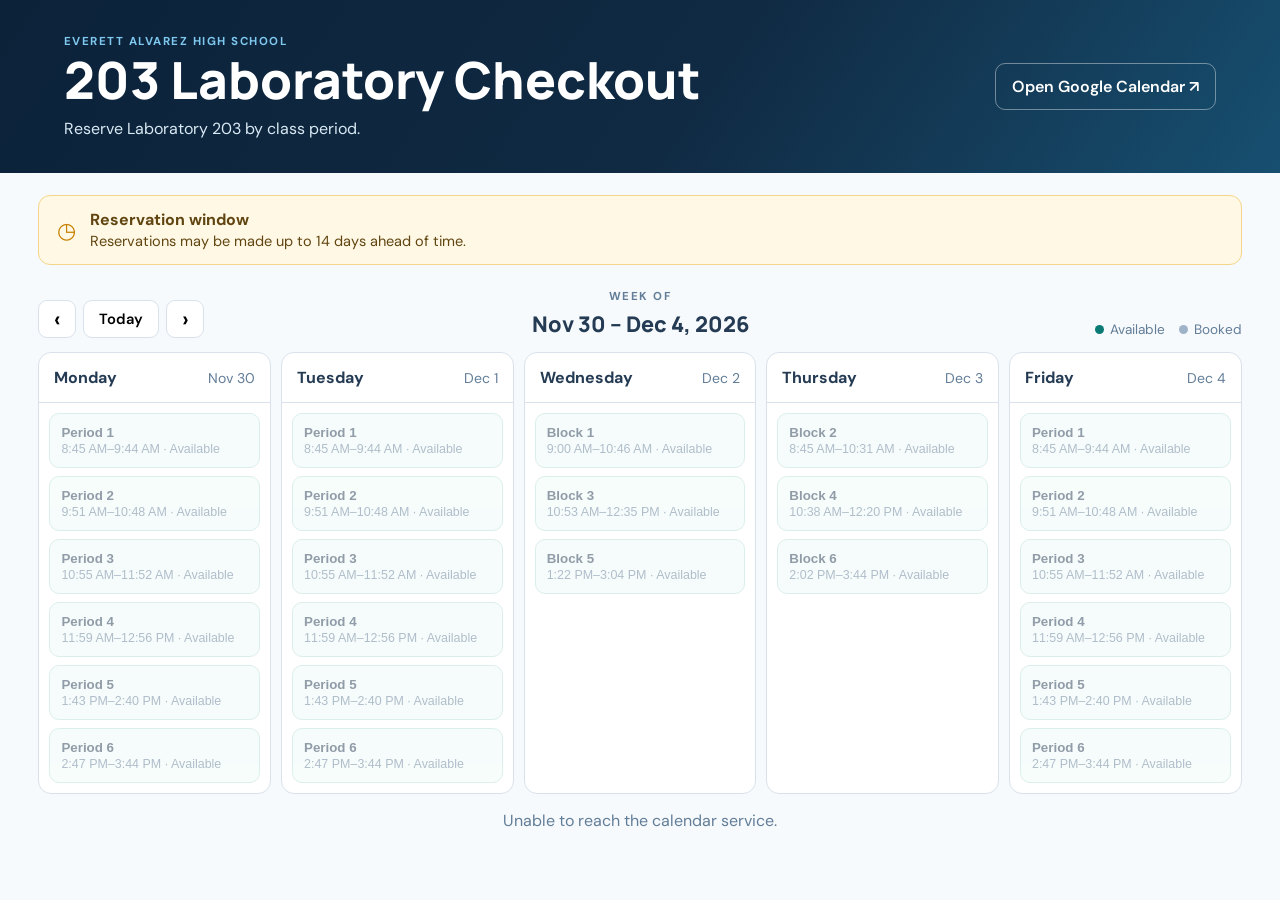
==== index.html @ fd39170a "Update index.html Refresh calendar configuration" ====
<!doctype html>
<html lang="en">
<head>
  <meta charset="utf-8">
  <meta name="viewport" content="width=device-width, initial-scale=1">
  <meta name="theme-color" content="#102a43">
  <title>203 Laboratory Checkout</title>
  <link rel="preconnect" href="https://fonts.googleapis.com">
  <link rel="preconnect" href="https://fonts.gstatic.com" crossorigin>
  <link href="https://fonts.googleapis.com/css2?family=DM+Sans:wght@400;500;600;700&family=Manrope:wght@700;800&display=swap" rel="stylesheet">
  <link rel="stylesheet" href="styles.css">
</head>
<body>
  <header class="site-header">
    <div>
      <p class="eyebrow">Everett Alvarez High School</p>
      <h1>203 Laboratory Checkout</h1>
      <p class="subtitle">Reserve Laboratory 203 by class period.</p>
    </div>
    <a class="calendar-link" href="https://calendar.google.com/calendar/u/0?cid=Y183YWVmNGNjNzczZDQxNGQwYjQ0N2MxYTdhZDdlNmM5OTEwYzhiMTI3ZWY3ZDIyY2MyNDBiNDcyZDY5M2Y3ZDM1QGdyb3VwLmNhbGVuZGFyLmdvb2dsZS5jb20" target="_blank" rel="noopener">Open Google Calendar ↗</a>
  </header>

  <main>
    <section class="notice" aria-label="Reservation window">
      <span class="notice-icon">◷</span>
      <div><strong>Reservation window</strong><br><span>Reservations may be made up to 14 days ahead of time.</span></div>
    </section>

    <section class="toolbar" aria-label="Calendar controls">
      <div class="week-controls">
        <button id="prevWeek" class="icon-button" aria-label="Previous week">‹</button>
        <button id="today" class="text-button">Today</button>
        <button id="nextWeek" class="icon-button" aria-label="Next week">›</button>
      </div>
      <div>
        <p class="eyebrow">Week of</p>
        <h2 id="weekTitle">Loading…</h2>
      </div>
      <div class="legend"><span><i class="dot available"></i>Available</span><span><i class="dot booked"></i>Booked</span></div>
    </section>

    <div id="setupWarning" class="setup-warning" hidden>
      Preview mode is active. Add your Apps Script deployment URL in <code>config.js</code> to load live reservations and enable booking.
    </div>

    <section id="calendarGrid" class="calendar-grid" aria-live="polite"></section>
    <p id="status" class="status" role="status"></p>
  </main>

  <dialog id="bookingDialog">
    <form id="bookingForm" method="dialog">
      <div class="dialog-heading">
        <div><p class="eyebrow">New reservation</p><h2 id="slotHeading">Reserve lab</h2></div>
        <button type="button" id="closeDialog" class="close-button" aria-label="Close">×</button>
      </div>
      <input type="hidden" id="bookingDate" name="date">
      <input type="hidden" id="bookingSlot" name="slotId">
      <label>Teacher name<input name="teacherName" autocomplete="name" required maxlength="80"></label>
      <label>School email<input name="teacherEmail" type="email" autocomplete="email" required maxlength="120" placeholder="name@salinasuhsd.org"></label>
      <label>Course<select name="course" required>
        <option value="">Select a course</option>
        <option>AP Chemistry</option><option>AP Biology</option><option>Anatomy &amp; Physiology</option>
        <option>Chemistry</option><option>Biology</option><option>Physics</option><option>Environmental Science</option><option>Other</option>
      </select></label>
      <label>Activity / lab<input name="activity" required maxlength="100" placeholder="e.g., Titration lab"></label>
      <label class="checkbox"><input name="needsPrep" type="checkbox"> Lab setup or prep support is needed</label>
      <label>Notes <span class="optional">optional</span><textarea name="notes" rows="3" maxlength="500" placeholder="Equipment, safety, or setup details"></textarea></label>
      <p class="form-message" id="formMessage"></p>
      <div class="dialog-actions"><button type="button" id="cancelBooking" class="secondary">Cancel</button><button type="submit" id="submitBooking" class="primary">Reserve lab</button></div>
    </form>
  </dialog>

  <script src="config.js?v=2"></script>
  <script src="app.js"></script>
</body>
</html>
---- styles.css ----
:root{--navy:#102a43;--blue:#1769aa;--sky:#eaf4fb;--teal:#0b7a75;--gold:#f2b134;--ink:#243b53;--muted:#627d98;--line:#d9e2ec;--paper:#f7fafc;--white:#fff;--danger:#b42318;--shadow:0 12px 32px rgba(16,42,67,.12)}
*{box-sizing:border-box}body{margin:0;background:var(--paper);color:var(--ink);font-family:"DM Sans",sans-serif}.site-header{background:linear-gradient(125deg,#0b2239,var(--navy) 55%,#174f70);color:#fff;padding:34px max(5vw,28px);display:flex;align-items:center;justify-content:space-between;gap:30px}.eyebrow{margin:0 0 5px;text-transform:uppercase;letter-spacing:.13em;font-size:.72rem;font-weight:700;color:#7fc8ef}.site-header h1{font:800 clamp(2rem,4vw,3.4rem)/1 "Manrope",sans-serif;margin:0}.subtitle{max-width:760px;margin:13px 0 0;color:#d9eaf5}.calendar-link{flex:none;color:#fff;text-decoration:none;border:1px solid #ffffff66;border-radius:10px;padding:12px 16px;font-weight:600}.calendar-link:hover{background:#ffffff12}main{width:min(1500px,94vw);margin:22px auto 50px}.notice{display:flex;gap:14px;align-items:center;background:#fff8e5;border:1px solid #f4d58a;border-radius:12px;padding:13px 18px;color:#604510}.notice-icon{font-size:1.4rem;color:#c78100}.notice span:last-child{font-size:.91rem}.toolbar{display:grid;grid-template-columns:1fr auto 1fr;align-items:end;margin:24px 0 14px}.toolbar h2{font:800 1.35rem "Manrope",sans-serif;margin:0}.toolbar .eyebrow{color:var(--muted);text-align:center}.week-controls{display:flex;gap:7px}.icon-button,.text-button,.close-button,.secondary,.primary{font:600 .92rem "DM Sans",sans-serif;cursor:pointer}.icon-button,.text-button{height:38px;border:1px solid var(--line);background:#fff}.icon-button{width:38px;border-radius:9px;font-size:1.4rem}.text-button{padding:0 15px;border-radius:9px}.legend{justify-self:end;display:flex;gap:14px;font-size:.85rem;color:var(--muted)}.legend span{display:flex;align-items:center;gap:6px}.dot{display:inline-block;width:9px;height:9px;border-radius:50%}.dot.available{background:var(--teal)}.dot.booked{background:#9fb3c8}.setup-warning{margin-bottom:12px;border-left:4px solid var(--gold);padding:10px 14px;background:#fff}.calendar-grid{display:grid;grid-template-columns:repeat(5,minmax(210px,1fr));gap:10px;overflow-x:auto}.day{background:#fff;border:1px solid var(--line);border-radius:13px;min-height:390px;overflow:hidden}.day.today{border-color:var(--blue);box-shadow:0 0 0 1px var(--blue)}.day-header{padding:14px 15px;border-bottom:1px solid var(--line);display:flex;justify-content:space-between;align-items:center}.day-name{font-weight:700}.day-date{color:var(--muted);font-size:.88rem}.slot-list{display:grid;gap:8px;padding:10px}.slot{width:100%;text-align:left;border:1px solid #b9dfd9;background:#effbf8;border-radius:10px;padding:11px;color:var(--ink);cursor:pointer;transition:.15s}.slot:hover{transform:translateY(-1px);border-color:var(--teal);box-shadow:0 5px 14px #0b7a7518}.slot strong,.slot span{display:block}.slot span{font-size:.78rem;color:var(--muted);margin-top:2px}.slot.booked{border-color:var(--line);background:#f0f4f8;cursor:not-allowed}.slot.booked strong{color:#627d98}.slot.past{opacity:.5;cursor:not-allowed}.empty-day{padding:25px 14px;color:var(--muted);text-align:center;font-size:.9rem}.status{text-align:center;color:var(--muted);min-height:24px}dialog{width:min(520px,calc(100vw - 28px));border:0;border-radius:16px;padding:0;box-shadow:var(--shadow)}dialog::backdrop{background:#071a2dcc;backdrop-filter:blur(3px)}form{padding:24px}.dialog-heading{display:flex;justify-content:space-between;align-items:start}.dialog-heading h2{margin:0;font:800 1.5rem "Manrope",sans-serif}.dialog-heading .eyebrow{color:var(--blue)}.close-button{border:0;background:none;font-size:1.8rem;color:var(--muted)}label{display:grid;gap:6px;margin-top:15px;font-weight:600;font-size:.88rem}input,select,textarea{width:100%;border:1px solid var(--line);border-radius:9px;padding:11px;font:400 .95rem "DM Sans",sans-serif;color:var(--ink);background:#fff}input:focus,select:focus,textarea:focus{outline:3px solid #1769aa22;border-color:var(--blue)}.checkbox{display:flex;grid-template-columns:auto 1fr;align-items:center}.checkbox input{width:auto}.optional{color:var(--muted);font-weight:400}.dialog-actions{display:flex;justify-content:flex-end;gap:9px;margin-top:20px}.secondary,.primary{border-radius:9px;padding:11px 16px}.secondary{border:1px solid var(--line);background:#fff}.primary{border:1px solid var(--blue);background:var(--blue);color:#fff}.primary:disabled{opacity:.55;cursor:wait}.form-message{font-size:.88rem;color:var(--danger);min-height:18px}@media(max-width:900px){.site-header{align-items:flex-start;flex-direction:column}.toolbar{grid-template-columns:1fr auto}.toolbar>div:nth-child(2){order:-1;grid-column:1/-1;margin-bottom:15px}.legend{display:none}.calendar-grid{grid-template-columns:repeat(5,240px)}}
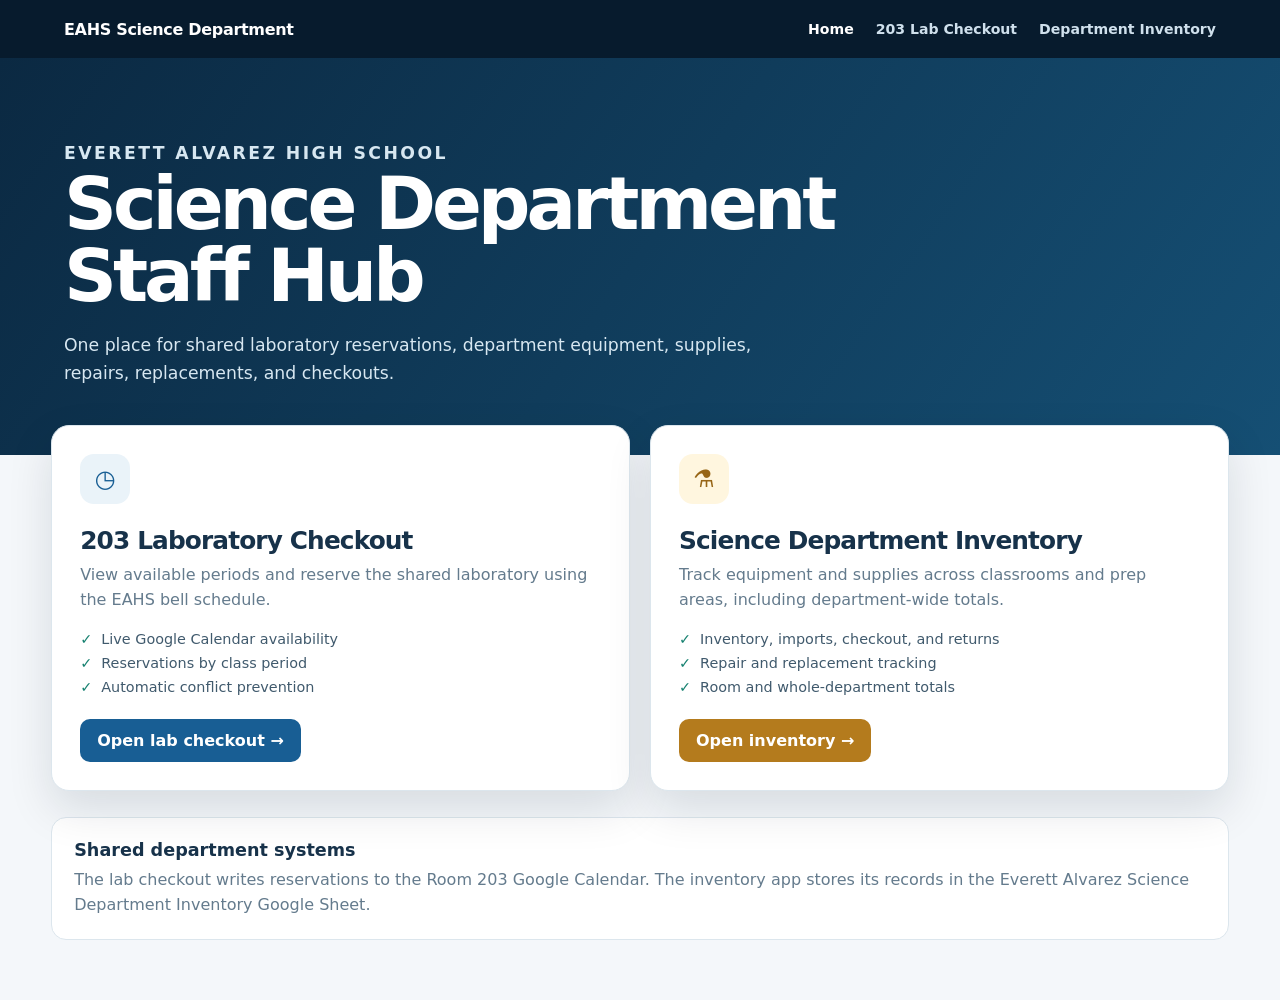
==== commit 61f63773: "Inventory addition" ====
--- a/index.html
+++ b/index.html
@@ -2,75 +2,56 @@
 <html lang="en">
 <head>
   <meta charset="utf-8">
-  <meta name="viewport" content="width=device-width, initial-scale=1">
-  <meta name="theme-color" content="#102a43">
-  <title>203 Laboratory Checkout</title>
-  <link rel="preconnect" href="https://fonts.googleapis.com">
-  <link rel="preconnect" href="https://fonts.gstatic.com" crossorigin>
-  <link href="https://fonts.googleapis.com/css2?family=DM+Sans:wght@400;500;600;700&family=Manrope:wght@700;800&display=swap" rel="stylesheet">
-  <link rel="stylesheet" href="styles.css">
+  <meta name="viewport" content="width=device-width,initial-scale=1">
+  <meta name="theme-color" content="#0b2942">
+  <title>EAHS Science Department</title>
+  <link rel="stylesheet" href="portal.css">
 </head>
 <body>
-  <header class="site-header">
-    <div>
+  <header class="topbar">
+    <div class="brand">EAHS Science Department</div>
+    <nav aria-label="Science department navigation">
+      <a class="active" href="index.html">Home</a>
+      <a href="lab-checkout.html">203 Lab Checkout</a>
+      <a href="inventory.html">Department Inventory</a>
+    </nav>
+  </header>
+  <section class="hero">
+    <div class="hero-inner">
       <p class="eyebrow">Everett Alvarez High School</p>
-      <h1>203 Laboratory Checkout</h1>
-      <p class="subtitle">Reserve Laboratory 203 by class period.</p>
+      <h1>Science Department Staff Hub</h1>
+      <p>One place for shared laboratory reservations, department equipment, supplies, repairs, replacements, and checkouts.</p>
     </div>
-    <a class="calendar-link" href="https://calendar.google.com/calendar/u/0?cid=Y183YWVmNGNjNzczZDQxNGQwYjQ0N2MxYTdhZDdlNmM5OTEwYzhiMTI3ZWY3ZDIyY2MyNDBiNDcyZDY5M2Y3ZDM1QGdyb3VwLmNhbGVuZGFyLmdvb2dsZS5jb20" target="_blank" rel="noopener">Open Google Calendar ↗</a>
-  </header>
-
-  <main>
-    <section class="notice" aria-label="Reservation window">
-      <span class="notice-icon">◷</span>
-      <div><strong>Reservation window</strong><br><span>Reservations may be made up to 14 days ahead of time.</span></div>
+  </section>
+  <main class="main">
+    <section class="tool-grid" aria-label="Department tools">
+      <article class="tool-card">
+        <div class="tool-icon" aria-hidden="true">◷</div>
+        <h2>203 Laboratory Checkout</h2>
+        <p>View available periods and reserve the shared laboratory using the EAHS bell schedule.</p>
+        <ul class="features">
+          <li>Live Google Calendar availability</li>
+          <li>Reservations by class period</li>
+          <li>Automatic conflict prevention</li>
+        </ul>
+        <a class="button" href="lab-checkout.html">Open lab checkout →</a>
+      </article>
+      <article class="tool-card gold">
+        <div class="tool-icon" aria-hidden="true">⚗</div>
+        <h2>Science Department Inventory</h2>
+        <p>Track equipment and supplies across classrooms and prep areas, including department-wide totals.</p>
+        <ul class="features">
+          <li>Inventory, imports, checkout, and returns</li>
+          <li>Repair and replacement tracking</li>
+          <li>Room and whole-department totals</li>
+        </ul>
+        <a class="button gold" href="inventory.html">Open inventory →</a>
+      </article>
     </section>
-
-    <section class="toolbar" aria-label="Calendar controls">
-      <div class="week-controls">
-        <button id="prevWeek" class="icon-button" aria-label="Previous week">‹</button>
-        <button id="today" class="text-button">Today</button>
-        <button id="nextWeek" class="icon-button" aria-label="Next week">›</button>
-      </div>
-      <div>
-        <p class="eyebrow">Week of</p>
-        <h2 id="weekTitle">Loading…</h2>
-      </div>
-      <div class="legend"><span><i class="dot available"></i>Available</span><span><i class="dot booked"></i>Booked</span></div>
+    <section class="section">
+      <h2>Shared department systems</h2>
+      <p>The lab checkout writes reservations to the Room 203 Google Calendar. The inventory app stores its records in the Everett Alvarez Science Department Inventory Google Sheet.</p>
     </section>
-
-    <div id="setupWarning" class="setup-warning" hidden>
-      Preview mode is active. Add your Apps Script deployment URL in <code>config.js</code> to load live reservations and enable booking.
-    </div>
-
-    <section id="calendarGrid" class="calendar-grid" aria-live="polite"></section>
-    <p id="status" class="status" role="status"></p>
   </main>
-
-  <dialog id="bookingDialog">
-    <form id="bookingForm" method="dialog">
-      <div class="dialog-heading">
-        <div><p class="eyebrow">New reservation</p><h2 id="slotHeading">Reserve lab</h2></div>
-        <button type="button" id="closeDialog" class="close-button" aria-label="Close">×</button>
-      </div>
-      <input type="hidden" id="bookingDate" name="date">
-      <input type="hidden" id="bookingSlot" name="slotId">
-      <label>Teacher name<input name="teacherName" autocomplete="name" required maxlength="80"></label>
-      <label>School email<input name="teacherEmail" type="email" autocomplete="email" required maxlength="120" placeholder="name@salinasuhsd.org"></label>
-      <label>Course<select name="course" required>
-        <option value="">Select a course</option>
-        <option>AP Chemistry</option><option>AP Biology</option><option>Anatomy &amp; Physiology</option>
-        <option>Chemistry</option><option>Biology</option><option>Physics</option><option>Environmental Science</option><option>Other</option>
-      </select></label>
-      <label>Activity / lab<input name="activity" required maxlength="100" placeholder="e.g., Titration lab"></label>
-      <label class="checkbox"><input name="needsPrep" type="checkbox"> Lab setup or prep support is needed</label>
-      <label>Notes <span class="optional">optional</span><textarea name="notes" rows="3" maxlength="500" placeholder="Equipment, safety, or setup details"></textarea></label>
-      <p class="form-message" id="formMessage"></p>
-      <div class="dialog-actions"><button type="button" id="cancelBooking" class="secondary">Cancel</button><button type="submit" id="submitBooking" class="primary">Reserve lab</button></div>
-    </form>
-  </dialog>
-
-  <script src="config.js?v=2"></script>
-  <script src="app.js"></script>
 </body>
 </html>
--- a/portal.css
+++ b/portal.css
@@ -0,0 +1,2 @@
+:root{--navy:#0b2942;--deep:#071b2d;--royal:#185e94;--gold:#e1b45a;--ink:#17324a;--muted:#647b8d;--line:#dce6ed;--paper:#f4f7fa;--white:#fff;--shadow:0 18px 46px rgba(7,27,45,.12)}
+*{box-sizing:border-box}body{margin:0;background:var(--paper);color:var(--ink);font-family:Inter,ui-sans-serif,system-ui,-apple-system,"Segoe UI",sans-serif}a{color:inherit}.topbar{min-height:58px;background:var(--deep);color:#fff;display:flex;align-items:center;justify-content:space-between;padding:0 max(5vw,30px);gap:24px}.brand{font-weight:800;letter-spacing:-.02em}.topbar nav{display:flex;gap:22px}.topbar nav a{color:#cfe0ec;text-decoration:none;font-size:.88rem;font-weight:650}.topbar nav a:hover,.topbar nav a.active{color:#fff}.hero{background:linear-gradient(125deg,#0b2942,#154f74);color:#fff;padding:62px max(5vw,30px) 68px}.hero-inner{width:min(1220px,100%);margin:auto}.eyebrow{color:#eacb8b;text-transform:uppercase;letter-spacing:.14em;font-size:.75rem;font-weight:800;margin:0 0 10px}.hero h1{font-size:clamp(2.4rem,6vw,4.6rem);line-height:.98;letter-spacing:-.055em;margin:0;max-width:800px}.hero p{max-width:700px;color:#d7e7f1;font-size:1.08rem;line-height:1.6;margin:20px 0 0}.main{width:min(1220px,92vw);margin:-30px auto 60px}.tool-grid{display:grid;grid-template-columns:repeat(2,minmax(0,1fr));gap:20px}.tool-card{background:#fff;border:1px solid var(--line);border-radius:18px;padding:28px;box-shadow:var(--shadow);display:flex;flex-direction:column;min-height:300px}.tool-icon{width:50px;height:50px;border-radius:14px;display:grid;place-items:center;background:#eaf3f9;color:var(--royal);font-size:1.5rem}.tool-card.gold .tool-icon{background:#fff6df;color:#976516}.tool-card h2{font-size:1.55rem;letter-spacing:-.035em;margin:22px 0 8px}.tool-card p{color:var(--muted);line-height:1.55;margin:0}.features{list-style:none;margin:18px 0 24px;padding:0;display:grid;gap:8px;color:#405a6d;font-size:.9rem}.features li:before{content:"✓";color:#15806f;font-weight:800;margin-right:9px}.button{display:inline-flex;align-items:center;justify-content:center;align-self:flex-start;margin-top:auto;background:var(--royal);color:#fff;text-decoration:none;font-weight:750;border-radius:10px;padding:12px 17px}.button:hover{background:#124d7b}.button.gold{background:#b47b1d}.button.gold:hover{background:#946215}.section{margin-top:26px;background:#fff;border:1px solid var(--line);border-radius:15px;padding:22px}.section h2{margin:0 0 8px;font-size:1.1rem}.section p{color:var(--muted);margin:0;line-height:1.55}.frame-shell{height:calc(100vh - 58px);display:flex;flex-direction:column}.frame-message{margin:auto;text-align:center;max-width:620px;padding:30px}.frame-message h1{font-size:2rem}.frame-message p{color:var(--muted);line-height:1.6}.inventory-frame{width:100%;height:100%;border:0;background:var(--paper)}.open-external{position:fixed;right:18px;bottom:18px;background:var(--royal);color:#fff;text-decoration:none;border-radius:10px;padding:11px 15px;font-size:.85rem;font-weight:700;box-shadow:var(--shadow)}@media(max-width:720px){.topbar{align-items:flex-start;flex-direction:column;padding-top:15px;padding-bottom:15px}.topbar nav{gap:13px;flex-wrap:wrap}.tool-grid{grid-template-columns:1fr}.hero{padding-top:44px}.frame-shell{height:calc(100vh - 105px)}}
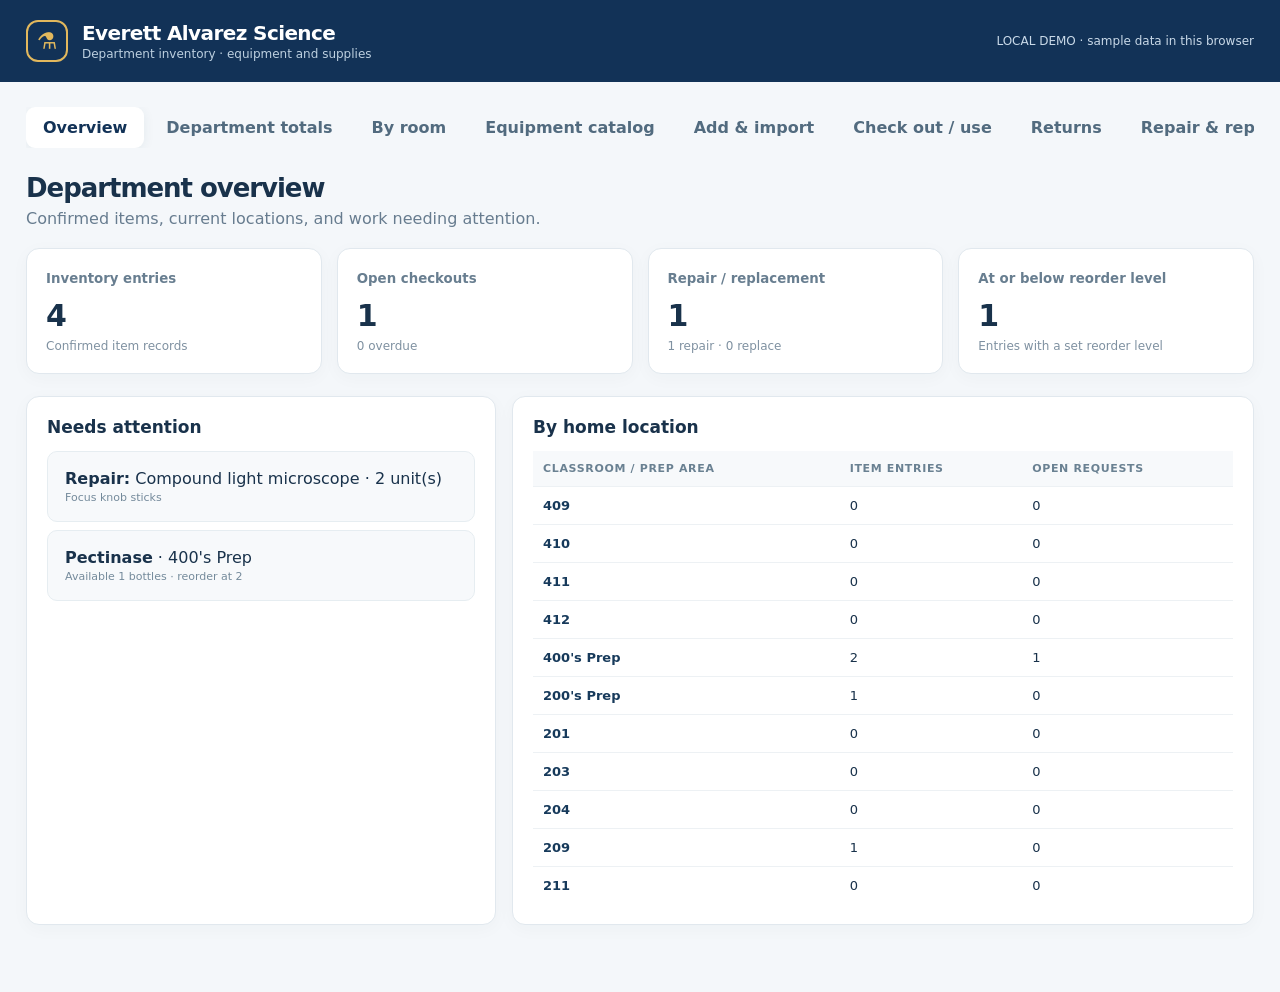
==== commit eff132ce: "update naming" ====
--- a/index.html
+++ b/index.html
@@ -1,57 +1,88 @@
 <!doctype html>
-<html lang="en">
-<head>
-  <meta charset="utf-8">
-  <meta name="viewport" content="width=device-width,initial-scale=1">
-  <meta name="theme-color" content="#0b2942">
-  <title>EAHS Science Department</title>
-  <link rel="stylesheet" href="portal.css">
-</head>
-<body>
-  <header class="topbar">
-    <div class="brand">EAHS Science Department</div>
-    <nav aria-label="Science department navigation">
-      <a class="active" href="index.html">Home</a>
-      <a href="lab-checkout.html">203 Lab Checkout</a>
-      <a href="inventory.html">Department Inventory</a>
-    </nav>
-  </header>
-  <section class="hero">
-    <div class="hero-inner">
-      <p class="eyebrow">Everett Alvarez High School</p>
-      <h1>Science Department Staff Hub</h1>
-      <p>One place for shared laboratory reservations, department equipment, supplies, repairs, replacements, and checkouts.</p>
-    </div>
-  </section>
-  <main class="main">
-    <section class="tool-grid" aria-label="Department tools">
-      <article class="tool-card">
-        <div class="tool-icon" aria-hidden="true">◷</div>
-        <h2>203 Laboratory Checkout</h2>
-        <p>View available periods and reserve the shared laboratory using the EAHS bell schedule.</p>
-        <ul class="features">
-          <li>Live Google Calendar availability</li>
-          <li>Reservations by class period</li>
-          <li>Automatic conflict prevention</li>
-        </ul>
-        <a class="button" href="lab-checkout.html">Open lab checkout →</a>
-      </article>
-      <article class="tool-card gold">
-        <div class="tool-icon" aria-hidden="true">⚗</div>
-        <h2>Science Department Inventory</h2>
-        <p>Track equipment and supplies across classrooms and prep areas, including department-wide totals.</p>
-        <ul class="features">
-          <li>Inventory, imports, checkout, and returns</li>
-          <li>Repair and replacement tracking</li>
-          <li>Room and whole-department totals</li>
-        </ul>
-        <a class="button gold" href="inventory.html">Open inventory →</a>
-      </article>
-    </section>
-    <section class="section">
-      <h2>Shared department systems</h2>
-      <p>The lab checkout writes reservations to the Room 203 Google Calendar. The inventory app stores its records in the Everett Alvarez Science Department Inventory Google Sheet.</p>
-    </section>
-  </main>
-</body>
-</html>
+<html><head><meta charset="utf-8"><meta name="viewport" content="width=device-width,initial-scale=1">
+<title>Everett Alvarez Science Department Inventory</title>
+<style>
+:root{font-family:Inter,ui-sans-serif,system-ui,-apple-system,Segoe UI,sans-serif;color:#19324b;background:#f4f7fa}*{box-sizing:border-box}body{margin:0}button,input,select,textarea{font:inherit}button{cursor:pointer}button:disabled{opacity:.55;cursor:wait}
+.shell{max-width:1480px;margin:auto;padding:0 26px 50px}.top{background:#123257;color:white}.head{max-width:1480px;margin:auto;padding:20px 26px;display:flex;align-items:center;justify-content:space-between;gap:16px}.brand{display:flex;gap:14px;align-items:center}.mark{width:42px;height:42px;border:2px solid #e2b85d;color:#e2b85d;border-radius:12px;display:grid;place-items:center;font-size:23px}.brand b{font-size:20px;letter-spacing:-.03em}.brand small{display:block;color:#bdd0e0;font-size:12px;margin-top:2px}.head .hint{font-size:12px;color:#c9d9e8}.tabs{display:flex;gap:5px;overflow:auto;margin:25px 0}.tab{border:0;background:transparent;color:#526b7f;border-radius:9px;padding:11px 17px;font-weight:650;white-space:nowrap}.tab.active{color:#123257;background:#fff;box-shadow:0 2px 12px #1e415112}.title{display:flex;align-items:end;justify-content:space-between;gap:14px;margin:0 0 20px}.title h1{margin:0;font-size:26px;letter-spacing:-.04em}.muted{color:#677c8f}.title p{margin:6px 0 0}.btn{background:#123e69;color:white;border:1px solid #123e69;border-radius:9px;padding:10px 15px;font-weight:650}.btn:hover{background:#0c3154}.btn.secondary{background:white;border-color:#cbd7df;color:#234562}.btn.gold{background:#e5b758;border-color:#e5b758;color:#22394e}.btn.small{font-size:12px;padding:6px 9px}.btn.danger{color:#a13631}.row{display:flex;gap:10px;align-items:center;flex-wrap:wrap}.cards{display:grid;grid-template-columns:repeat(4,1fr);gap:15px;margin-bottom:22px}.card,.panel{background:#fff;border:1px solid #e1e8ee;border-radius:13px;box-shadow:0 4px 18px #19334b08}.card{padding:19px}.card small{color:#687e90;font-weight:650}.card strong{display:block;font-size:30px;margin:11px 0 2px;letter-spacing:-.04em}.card .sub{color:#7f91a1;font-size:12px}.panel{padding:20px;margin-bottom:17px}.panel h2{margin:0 0 14px;font-size:17px}.grid2{display:grid;grid-template-columns:1fr 1fr;gap:16px}.toolbar{display:flex;gap:10px;flex-wrap:wrap;margin-bottom:15px}.toolbar input{flex:1;min-width:215px}.field,input,select,textarea{border:1px solid #cbd7df;border-radius:8px;background:#fff;padding:10px;color:#19324b;min-width:0}textarea{width:100%;resize:vertical}.toolbar select{min-width:155px}label{display:block;font-size:12px;color:#425d72;font-weight:700;margin-bottom:6px}label input,label select,label textarea{display:block;width:100%;margin-top:6px;font-weight:400}.formgrid{display:grid;grid-template-columns:repeat(2,minmax(0,1fr));gap:12px 17px}.full{grid-column:1/-1}.formactions{margin-top:18px;display:flex;gap:9px;justify-content:flex-end}.tablewrap{overflow:auto}table{width:100%;border-collapse:collapse;text-align:left;min-width:700px}th{color:#6a8192;font-size:11px;letter-spacing:.06em;text-transform:uppercase;background:#f7f9fb;font-weight:750}td,th{padding:11px 10px;border-bottom:1px solid #edf1f4;vertical-align:middle}td{font-size:13px}tr:last-child td{border-bottom:0}.itemname{font-weight:700;color:#173a5b}.detail{font-size:11px;color:#748a9b;margin-top:3px}.pill{display:inline-block;border-radius:99px;padding:4px 9px;background:#e9f2fa;color:#24557b;font-size:11px;font-weight:700}.pill.warn{background:#fff0db;color:#9b5c17}.pill.red{background:#fce9e8;color:#ae3d39}.pill.green{background:#e8f6ed;color:#26764a}.empty{text-align:center;color:#72899b;padding:30px}.notice{padding:12px 14px;border-radius:9px;background:#e9f4ec;color:#205d40;margin:0 0 15px}.notice.error{background:#fce9e8;color:#a23430}.warningbox{background:#fff8e8;border-left:3px solid #dcac4e;padding:11px 13px;color:#76551d;font-size:13px}.box{background:#f7f9fb;border:1px solid #e6edf1;border-radius:10px;padding:17px}.box p{line-height:1.5}.steps{margin:0;padding-left:20px;line-height:1.85;color:#456076}dialog{border:1px solid #dbe5ec;border-radius:15px;padding:0;box-shadow:0 24px 70px #071b3180;width:min(660px,calc(100vw - 24px));max-height:90vh}dialog::backdrop{background:#0d2336a8}.modalhead{padding:18px 22px;background:#f7f9fb;border-bottom:1px solid #e6edf1;display:flex;justify-content:space-between;align-items:center}.modalhead h2{margin:0;font-size:19px}.modalbody{padding:20px 22px;overflow:auto;max-height:calc(90vh - 65px)}.close{border:0;background:transparent;font-size:24px;color:#627b8e}.csv-preview{max-height:270px;overflow:auto}a{color:#1e608f}.right{text-align:right}input[type=file]{width:100%}@media(max-width:850px){.cards{grid-template-columns:repeat(2,1fr)}.grid2{grid-template-columns:1fr}.head .hint{display:none}}@media(max-width:540px){.shell{padding:0 13px 35px}.head{padding:15px}.cards{gap:9px}.card{padding:13px}.card strong{font-size:24px}.formgrid{grid-template-columns:1fr}.full{grid-column:auto}.title{align-items:start;flex-direction:column}}
+</style></head><body>
+<header class="top"><div class="head"><div class="brand"><div class="mark">⚗</div><div><b>Everett Alvarez Science</b><small>Department inventory · equipment and supplies</small></div></div><span class="hint" id="mode"></span></div></header>
+<main class="shell"><nav class="tabs" id="tabs"></nav><div id="notice"></div><div id="view"></div></main><dialog id="modal"></dialog>
+<script>
+const CATEGORIES=['Equipment','Glassware','Biology equipment','Biology supplies','Plasticware & containers','Safety & facilities','Chemicals','Models & specimens','Consumables','PPE & safety','Technology','Other'];
+const HEADERS=['sku','name','category','kind','quantity','unit','location','storage','minStock','manufacturer','catalogNumber','hazard','expiration','notes'];
+const EXPORT_HEADERS=[...HEADERS,'checkedOut','needsRepair','needsReplacement'];
+const ROOMS=['409','410','411','412',"400's Prep","200's Prep",'201','203','204','209','211'];
+const DEMO_CATALOG=[{"category":"Glassware","name":"Beaker, low form borosilicate — 50 mL","kind":"Reusable","unit":"each","courses":"General science; AP Biology; AP Chemistry","notes":""},{"category":"Glassware","name":"Beaker, low form borosilicate — 100 mL","kind":"Reusable","unit":"each","courses":"General science; AP Biology; AP Chemistry","notes":""},{"category":"Glassware","name":"Beaker, low form borosilicate — 150 mL","kind":"Reusable","unit":"each","courses":"General science; AP Biology; AP Chemistry","notes":""},{"category":"Glassware","name":"Beaker, low form borosilicate — 250 mL","kind":"Reusable","unit":"each","courses":"General science; AP Biology; AP Chemistry","notes":""},{"category":"Glassware","name":"Beaker, low form borosilicate — 400 mL","kind":"Reusable","unit":"each","courses":"General science; AP Biology; AP Chemistry","notes":""},{"category":"Glassware","name":"Beaker, low form borosilicate — 600 mL","kind":"Reusable","unit":"each","courses":"General science; AP Biology; AP Chemistry","notes":""},{"category":"Glassware","name":"Beaker, low form borosilicate — 1,000 mL","kind":"Reusable","unit":"each","courses":"General science; AP Biology; AP Chemistry","notes":""},{"category":"Glassware","name":"Beaker, low form borosilicate — 2,000 mL","kind":"Reusable","unit":"each","courses":"General science; AP Biology; AP Chemistry","notes":""},{"category":"Glassware","name":"Erlenmeyer flask, borosilicate — 50 mL","kind":"Reusable","unit":"each","courses":"General science; AP Biology; AP Chemistry","notes":""},{"category":"Glassware","name":"Erlenmeyer flask, borosilicate — 125 mL","kind":"Reusable","unit":"each","courses":"General science; AP Biology; AP Chemistry","notes":""},{"category":"Glassware","name":"Erlenmeyer flask, borosilicate — 250 mL","kind":"Reusable","unit":"each","courses":"General science; AP Biology; AP Chemistry","notes":""},{"category":"Glassware","name":"Erlenmeyer flask, borosilicate — 500 mL","kind":"Reusable","unit":"each","courses":"General science; AP Biology; AP Chemistry","notes":""},{"category":"Glassware","name":"Erlenmeyer flask, borosilicate — 1,000 mL","kind":"Reusable","unit":"each","courses":"General science; AP Biology; AP Chemistry","notes":""},{"category":"Glassware","name":"Erlenmeyer flask, borosilicate — 2,000 mL","kind":"Reusable","unit":"each","courses":"General science; AP Biology; AP Chemistry","notes":""},{"category":"Glassware","name":"Graduated cylinder, glass — 10 mL","kind":"Reusable","unit":"each","courses":"General science; AP Biology; AP Chemistry","notes":""},{"category":"Glassware","name":"Graduated cylinder, glass — 25 mL","kind":"Reusable","unit":"each","courses":"General science; AP Biology; AP Chemistry","notes":""},{"category":"Glassware","name":"Graduated cylinder, glass — 50 mL","kind":"Reusable","unit":"each","courses":"General science; AP Biology; AP Chemistry","notes":""},{"category":"Glassware","name":"Graduated cylinder, glass — 100 mL","kind":"Reusable","unit":"each","courses":"General science; AP Biology; AP Chemistry","notes":""},{"category":"Glassware","name":"Graduated cylinder, glass — 250 mL","kind":"Reusable","unit":"each","courses":"General science; AP Biology; AP Chemistry","notes":""},{"category":"Glassware","name":"Graduated cylinder, glass — 500 mL","kind":"Reusable","unit":"each","courses":"General science; AP Biology; AP Chemistry","notes":""},{"category":"Glassware","name":"Graduated cylinder, glass — 1,000 mL","kind":"Reusable","unit":"each","courses":"General science; AP Biology; AP Chemistry","notes":""},{"category":"Glassware","name":"Graduated cylinder, plastic — 10 mL","kind":"Reusable","unit":"each","courses":"General science; AP Biology; AP Chemistry","notes":""},{"category":"Glassware","name":"Graduated cylinder, plastic — 25 mL","kind":"Reusable","unit":"each","courses":"General science; AP Biology; AP Chemistry","notes":""},{"category":"Glassware","name":"Graduated cylinder, plastic — 50 mL","kind":"Reusable","unit":"each","courses":"General science; AP Biology; AP Chemistry","notes":""},{"category":"Glassware","name":"Graduated cylinder, plastic — 100 mL","kind":"Reusable","unit":"each","courses":"General science; AP Biology; AP Chemistry","notes":""},{"category":"Glassware","name":"Graduated cylinder, plastic — 250 mL","kind":"Reusable","unit":"each","courses":"General science; AP Biology; AP Chemistry","notes":""},{"category":"Glassware","name":"Graduated cylinder, plastic — 500 mL","kind":"Reusable","unit":"each","courses":"General science; AP Biology; AP Chemistry","notes":""},{"category":"Glassware","name":"Graduated cylinder, plastic — 1,000 mL","kind":"Reusable","unit":"each","courses":"General science; AP Biology; AP Chemistry","notes":""},{"category":"Glassware","name":"Volumetric flask, Class A — 10 mL","kind":"Reusable","unit":"each","courses":"AP Chemistry","notes":"Record grade if not Class A; use stoppers sized to neck."},{"category":"Glassware","name":"Volumetric flask, Class A — 25 mL","kind":"Reusable","unit":"each","courses":"AP Chemistry","notes":"Record grade if not Class A; use stoppers sized to neck."},{"category":"Glassware","name":"Volumetric flask, Class A — 50 mL","kind":"Reusable","unit":"each","courses":"AP Chemistry","notes":"Record grade if not Class A; use stoppers sized to neck."},{"category":"Glassware","name":"Volumetric flask, Class A — 100 mL","kind":"Reusable","unit":"each","courses":"AP Chemistry","notes":"Record grade if not Class A; use stoppers sized to neck."},{"category":"Glassware","name":"Volumetric flask, Class A — 250 mL","kind":"Reusable","unit":"each","courses":"AP Chemistry","notes":"Record grade if not Class A; use stoppers sized to neck."},{"category":"Glassware","name":"Volumetric flask, Class A — 500 mL","kind":"Reusable","unit":"each","courses":"AP Chemistry","notes":"Record grade if not Class A; use stoppers sized to neck."},{"category":"Glassware","name":"Volumetric flask, Class A — 1,000 mL","kind":"Reusable","unit":"each","courses":"AP Chemistry","notes":"Record grade if not Class A; use stoppers sized to neck."},{"category":"Glassware","name":"Buret, graduated — 25 mL","kind":"Reusable","unit":"each","courses":"General chemistry; AP Chemistry","notes":"Record glass vs plastic and stopcock material if relevant."},{"category":"Glassware","name":"Buret, graduated — 50 mL","kind":"Reusable","unit":"each","courses":"General chemistry; AP Chemistry","notes":"Record glass vs plastic and stopcock material if relevant."},{"category":"Glassware","name":"Volumetric pipet, transfer — 1 mL","kind":"Reusable","unit":"each","courses":"AP Chemistry","notes":""},{"category":"Glassware","name":"Volumetric pipet, transfer — 2 mL","kind":"Reusable","unit":"each","courses":"AP Chemistry","notes":""},{"category":"Glassware","name":"Volumetric pipet, transfer — 5 mL","kind":"Reusable","unit":"each","courses":"AP Chemistry","notes":""},{"category":"Glassware","name":"Volumetric pipet, transfer — 10 mL","kind":"Reusable","unit":"each","courses":"AP Chemistry","notes":""},{"category":"Glassware","name":"Volumetric pipet, transfer — 25 mL","kind":"Reusable","unit":"each","courses":"AP Chemistry","notes":""},{"category":"Glassware","name":"Volumetric pipet, transfer — 50 mL","kind":"Reusable","unit":"each","courses":"AP Chemistry","notes":""},{"category":"Glassware","name":"Graduated pipet — 1 mL","kind":"Reusable","unit":"each","courses":"AP Chemistry","notes":""},{"category":"Glassware","name":"Graduated pipet — 5 mL","kind":"Reusable","unit":"each","courses":"AP Chemistry","notes":""},{"category":"Glassware","name":"Graduated pipet — 10 mL","kind":"Reusable","unit":"each","courses":"AP Chemistry","notes":""},{"category":"Glassware","name":"Graduated pipet — 25 mL","kind":"Reusable","unit":"each","courses":"AP Chemistry","notes":""},{"category":"Glassware","name":"Test tube, glass — 10 × 75 mm","kind":"Reusable","unit":"each","courses":"General science; AP Biology; AP Chemistry","notes":""},{"category":"Glassware","name":"Test tube, glass — 13 × 100 mm","kind":"Reusable","unit":"each","courses":"General science; AP Biology; AP Chemistry","notes":""},{"category":"Glassware","name":"Test tube, glass — 16 × 150 mm","kind":"Reusable","unit":"each","courses":"General science; AP Biology; AP Chemistry","notes":""},{"category":"Glassware","name":"Test tube, glass — 18 × 150 mm","kind":"Reusable","unit":"each","courses":"General science; AP Biology; AP Chemistry","notes":""},{"category":"Glassware","name":"Test tube, glass — 25 × 150 mm","kind":"Reusable","unit":"each","courses":"General science; AP Biology; AP Chemistry","notes":""},{"category":"Glassware","name":"Culture tube, screw cap — 13 × 100 mm","kind":"Reusable","unit":"each","courses":"General biology; AP Biology","notes":""},{"category":"Glassware","name":"Culture tube, screw cap — 16 × 125 mm","kind":"Reusable","unit":"each","courses":"General biology; AP Biology","notes":""},{"category":"Glassware","name":"Culture tube, screw cap — 20 × 150 mm","kind":"Reusable","unit":"each","courses":"General biology; AP Biology","notes":""},{"category":"Glassware","name":"Reagent bottle, glass — 125 mL","kind":"Reusable","unit":"each","courses":"General science; AP Biology; AP Chemistry","notes":"Inventory only; do not use as chemical substance records."},{"category":"Glassware","name":"Reagent bottle, glass — 250 mL","kind":"Reusable","unit":"each","courses":"General science; AP Biology; AP Chemistry","notes":"Inventory only; do not use as chemical substance records."},{"category":"Glassware","name":"Reagent bottle, glass — 500 mL","kind":"Reusable","unit":"each","courses":"General science; AP Biology; AP Chemistry","notes":"Inventory only; do not use as chemical substance records."},{"category":"Glassware","name":"Reagent bottle, glass — 1,000 mL","kind":"Reusable","unit":"each","courses":"General science; AP Biology; AP Chemistry","notes":"Inventory only; do not use as chemical substance records."},{"category":"Glassware","name":"Watch glass — 75 mm","kind":"Reusable","unit":"each","courses":"General science; AP Biology; AP Chemistry","notes":""},{"category":"Glassware","name":"Watch glass — 90 mm","kind":"Reusable","unit":"each","courses":"General science; AP Biology; AP Chemistry","notes":""},{"category":"Glassware","name":"Watch glass — 100 mm","kind":"Reusable","unit":"each","courses":"General science; AP Biology; AP Chemistry","notes":""},{"category":"Glassware","name":"Watch glass — 125 mm","kind":"Reusable","unit":"each","courses":"General science; AP Biology; AP Chemistry","notes":""},{"category":"Glassware","name":"Glass stirring rod — 150 mm","kind":"Reusable","unit":"each","courses":"General science; AP Biology; AP Chemistry","notes":""},{"category":"Glassware","name":"Glass stirring rod — 200 mm","kind":"Reusable","unit":"each","courses":"General science; AP Biology; AP Chemistry","notes":""},{"category":"Glassware","name":"Glass stirring rod — 300 mm","kind":"Reusable","unit":"each","courses":"General science; AP Biology; AP Chemistry","notes":""},{"category":"Glassware","name":"Glass funnel, short stem — 50 mm","kind":"Reusable","unit":"each","courses":"General science; AP Biology; AP Chemistry","notes":""},{"category":"Glassware","name":"Glass funnel, short stem — 75 mm","kind":"Reusable","unit":"each","courses":"General science; AP Biology; AP Chemistry","notes":""},{"category":"Glassware","name":"Glass funnel, short stem — 100 mm","kind":"Reusable","unit":"each","courses":"General science; AP Biology; AP Chemistry","notes":""},{"category":"Glassware","name":"Separatory funnel — 125 mL","kind":"Reusable","unit":"each","courses":"AP Chemistry","notes":""},{"category":"Glassware","name":"Separatory funnel — 250 mL","kind":"Reusable","unit":"each","courses":"AP Chemistry","notes":""},{"category":"Glassware","name":"Separatory funnel — 500 mL","kind":"Reusable","unit":"each","courses":"AP Chemistry","notes":""},{"category":"Glassware","name":"Round-bottom flask — 100 mL","kind":"Reusable","unit":"each","courses":"AP Chemistry","notes":""},{"category":"Glassware","name":"Round-bottom flask — 250 mL","kind":"Reusable","unit":"each","courses":"AP Chemistry","notes":""},{"category":"Glassware","name":"Round-bottom flask — 500 mL","kind":"Reusable","unit":"each","courses":"AP Chemistry","notes":""},{"category":"Glassware","name":"Petri dish, glass — 90 mm","kind":"Reusable","unit":"each","courses":"General biology; AP Biology","notes":""},{"category":"Glassware","name":"Petri dish, glass — 100 mm","kind":"Reusable","unit":"each","courses":"General biology; AP Biology","notes":""},{"category":"Glassware","name":"Spot plate, porcelain, 12-well","kind":"Reusable","unit":"each","courses":"General science; AP Biology; AP Chemistry","notes":""},{"category":"Glassware","name":"Spot plate, porcelain, 24-well","kind":"Reusable","unit":"each","courses":"General science; AP Biology; AP Chemistry","notes":""},{"category":"Glassware","name":"Evaporating dish, porcelain, 75 mL","kind":"Reusable","unit":"each","courses":"General science; AP Biology; AP Chemistry","notes":""},{"category":"Glassware","name":"Evaporating dish, porcelain, 125 mL","kind":"Reusable","unit":"each","courses":"General science; AP Biology; AP Chemistry","notes":""},{"category":"Glassware","name":"Crucible with lid, porcelain, 15 mL","kind":"Reusable","unit":"each","courses":"General science; AP Biology; AP Chemistry","notes":""},{"category":"Glassware","name":"Crucible with lid, porcelain, 30 mL","kind":"Reusable","unit":"each","courses":"General science; AP Biology; AP Chemistry","notes":""},{"category":"Glassware","name":"Mortar and pestle, porcelain, small","kind":"Reusable","unit":"each","courses":"General science; AP Biology; AP Chemistry","notes":""},{"category":"Glassware","name":"Mortar and pestle, porcelain, medium","kind":"Reusable","unit":"each","courses":"General science; AP Biology; AP Chemistry","notes":""},{"category":"Glassware","name":"Cuvette, glass, 10 mm path","kind":"Reusable","unit":"each","courses":"General science; AP Biology; AP Chemistry","notes":""},{"category":"Glassware","name":"Cuvette, plastic, 10 mm path","kind":"Reusable","unit":"each","courses":"General science; AP Biology; AP Chemistry","notes":""},{"category":"Equipment","name":"Electronic balance, 0.01 g readability","kind":"Reusable","unit":"each","courses":"General science; AP Biology; AP Chemistry","notes":""},{"category":"Equipment","name":"Electronic balance, 0.001 g readability","kind":"Reusable","unit":"each","courses":"General science; AP Biology; AP Chemistry","notes":""},{"category":"Equipment","name":"Analytical balance, 0.0001 g readability","kind":"Reusable","unit":"each","courses":"General science; AP Biology; AP Chemistry","notes":""},{"category":"Equipment","name":"Hot plate","kind":"Reusable","unit":"each","courses":"General science; AP Biology; AP Chemistry","notes":""},{"category":"Equipment","name":"Hot plate with magnetic stirrer","kind":"Reusable","unit":"each","courses":"General science; AP Biology; AP Chemistry","notes":""},{"category":"Equipment","name":"Magnetic stir bar, small","kind":"Reusable","unit":"each","courses":"General science; AP Biology; AP Chemistry","notes":""},{"category":"Equipment","name":"Magnetic stir bar, medium","kind":"Reusable","unit":"each","courses":"General science; AP Biology; AP Chemistry","notes":""},{"category":"Equipment","name":"Bunsen burner","kind":"Reusable","unit":"each","courses":"General science; AP Biology; AP Chemistry","notes":""},{"category":"Equipment","name":"Gas hose for burner","kind":"Reusable","unit":"each","courses":"General science; AP Biology; AP Chemistry","notes":""},{"category":"Equipment","name":"Burner striker","kind":"Reusable","unit":"each","courses":"General science; AP Biology; AP Chemistry","notes":""},{"category":"Equipment","name":"Ring stand, base and rod","kind":"Reusable","unit":"each","courses":"General science; AP Biology; AP Chemistry","notes":""},{"category":"Equipment","name":"Iron ring, small","kind":"Reusable","unit":"each","courses":"General science; AP Biology; AP Chemistry","notes":""},{"category":"Equipment","name":"Iron ring, medium","kind":"Reusable","unit":"each","courses":"General science; AP Biology; AP Chemistry","notes":""},{"category":"Equipment","name":"Buret clamp, single","kind":"Reusable","unit":"each","courses":"General science; AP Biology; AP Chemistry","notes":""},{"category":"Equipment","name":"Buret clamp, double","kind":"Reusable","unit":"each","courses":"General science; AP Biology; AP Chemistry","notes":""},{"category":"Equipment","name":"Utility clamp, three-prong","kind":"Reusable","unit":"each","courses":"General science; AP Biology; AP Chemistry","notes":""},{"category":"Equipment","name":"Clamp bosshead","kind":"Reusable","unit":"each","courses":"General science; AP Biology; AP Chemistry","notes":""},{"category":"Equipment","name":"Wire gauze, ceramic center","kind":"Reusable","unit":"each","courses":"General science; AP Biology; AP Chemistry","notes":""},{"category":"Equipment","name":"Clay triangle","kind":"Reusable","unit":"each","courses":"General science; AP Biology; AP Chemistry","notes":""},{"category":"Equipment","name":"Test tube rack, 12-place","kind":"Reusable","unit":"each","courses":"General science; AP Biology; AP Chemistry","notes":""},{"category":"Equipment","name":"Test tube rack, 24-place","kind":"Reusable","unit":"each","courses":"General science; AP Biology; AP Chemistry","notes":""},{"category":"Equipment","name":"Test tube holder","kind":"Reusable","unit":"each","courses":"General science; AP Biology; AP Chemistry","notes":""},{"category":"Equipment","name":"Test tube brush, small","kind":"Reusable","unit":"each","courses":"General science; AP Biology; AP Chemistry","notes":""},{"category":"Equipment","name":"Test tube brush, large","kind":"Reusable","unit":"each","courses":"General science; AP Biology; AP Chemistry","notes":""},{"category":"Equipment","name":"Beaker tongs","kind":"Reusable","unit":"each","courses":"General science; AP Biology; AP Chemistry","notes":""},{"category":"Equipment","name":"Crucible tongs","kind":"Reusable","unit":"each","courses":"General science; AP Biology; AP Chemistry","notes":""},{"category":"Equipment","name":"Forceps, straight","kind":"Reusable","unit":"each","courses":"General science; AP Biology; AP Chemistry","notes":""},{"category":"Equipment","name":"Forceps, fine tip","kind":"Reusable","unit":"each","courses":"General science; AP Biology; AP Chemistry","notes":""},{"category":"Equipment","name":"Scoopula","kind":"Reusable","unit":"each","courses":"General science; AP Biology; AP Chemistry","notes":""},{"category":"Equipment","name":"Microspatula","kind":"Reusable","unit":"each","courses":"General science; AP Biology; AP Chemistry","notes":""},{"category":"Equipment","name":"Scissors","kind":"Reusable","unit":"each","courses":"General science; AP Biology; AP Chemistry","notes":""},{"category":"Equipment","name":"Lab thermometer, digital probe","kind":"Reusable","unit":"each","courses":"General science; AP Biology; AP Chemistry","notes":""},{"category":"Equipment","name":"Lab thermometer, alcohol-filled","kind":"Reusable","unit":"each","courses":"General science; AP Biology; AP Chemistry","notes":""},{"category":"Equipment","name":"Digital timer","kind":"Reusable","unit":"each","courses":"General science; AP Biology; AP Chemistry","notes":""},{"category":"Equipment","name":"pH meter","kind":"Reusable","unit":"each","courses":"General science; AP Biology; AP Chemistry","notes":""},{"category":"Equipment","name":"pH probe","kind":"Reusable","unit":"each","courses":"General science; AP Biology; AP Chemistry","notes":""},{"category":"Equipment","name":"Conductivity probe","kind":"Reusable","unit":"each","courses":"General science; AP Biology; AP Chemistry","notes":""},{"category":"Equipment","name":"Temperature probe","kind":"Reusable","unit":"each","courses":"General science; AP Biology; AP Chemistry","notes":""},{"category":"Equipment","name":"Pressure sensor","kind":"Reusable","unit":"each","courses":"General science; AP Biology; AP Chemistry","notes":""},{"category":"Equipment","name":"Colorimeter","kind":"Reusable","unit":"each","courses":"General science; AP Biology; AP Chemistry","notes":""},{"category":"Equipment","name":"Visible-light spectrophotometer","kind":"Reusable","unit":"each","courses":"General science; AP Biology; AP Chemistry","notes":""},{"category":"Equipment","name":"Spectrophotometer cuvette rack","kind":"Reusable","unit":"each","courses":"General science; AP Biology; AP Chemistry","notes":""},{"category":"Equipment","name":"Water bath","kind":"Reusable","unit":"each","courses":"General science; AP Biology; AP Chemistry","notes":""},{"category":"Equipment","name":"Drying oven","kind":"Reusable","unit":"each","courses":"General science; AP Biology; AP Chemistry","notes":""},{"category":"Equipment","name":"Incubator","kind":"Reusable","unit":"each","courses":"General science; AP Biology; AP Chemistry","notes":""},{"category":"Equipment","name":"Refrigerator, lab use","kind":"Reusable","unit":"each","courses":"General science; AP Biology; AP Chemistry","notes":""},{"category":"Equipment","name":"Freezer, lab use","kind":"Reusable","unit":"each","courses":"General science; AP Biology; AP Chemistry","notes":""},{"category":"Equipment","name":"Vortex mixer","kind":"Reusable","unit":"each","courses":"General science; AP Biology; AP Chemistry","notes":""},{"category":"Equipment","name":"Centrifuge, benchtop","kind":"Reusable","unit":"each","courses":"General science; AP Biology; AP Chemistry","notes":""},{"category":"Equipment","name":"Microcentrifuge","kind":"Reusable","unit":"each","courses":"General science; AP Biology; AP Chemistry","notes":""},{"category":"Equipment","name":"Mini stirrer","kind":"Reusable","unit":"each","courses":"General science; AP Biology; AP Chemistry","notes":""},{"category":"Equipment","name":"Desiccator","kind":"Reusable","unit":"each","courses":"General science; AP Biology; AP Chemistry","notes":""},{"category":"Equipment","name":"Vacuum pump","kind":"Reusable","unit":"each","courses":"General science; AP Biology; AP Chemistry","notes":""},{"category":"Equipment","name":"Aspirator","kind":"Reusable","unit":"each","courses":"General science; AP Biology; AP Chemistry","notes":""},{"category":"Equipment","name":"Distillation condenser","kind":"Reusable","unit":"each","courses":"General science; AP Biology; AP Chemistry","notes":""},{"category":"Equipment","name":"Distillation adapter","kind":"Reusable","unit":"each","courses":"General science; AP Biology; AP Chemistry","notes":""},{"category":"Equipment","name":"Rubber stopper assortment","kind":"Reusable","unit":"each","courses":"General science; AP Biology; AP Chemistry","notes":""},{"category":"Equipment","name":"Cork stopper assortment","kind":"Reusable","unit":"each","courses":"General science; AP Biology; AP Chemistry","notes":""},{"category":"Equipment","name":"Pipette bulb / pump","kind":"Reusable","unit":"each","courses":"General science; AP Biology; AP Chemistry","notes":""},{"category":"Equipment","name":"Micropipette P20 (2–20 µL)","kind":"Reusable","unit":"each","courses":"General science; AP Biology; AP Chemistry","notes":""},{"category":"Equipment","name":"Micropipette P200 (20–200 µL)","kind":"Reusable","unit":"each","courses":"General science; AP Biology; AP Chemistry","notes":""},{"category":"Equipment","name":"Micropipette P1000 (100–1,000 µL)","kind":"Reusable","unit":"each","courses":"General science; AP Biology; AP Chemistry","notes":""},{"category":"Equipment","name":"Adjustable micropipette stand","kind":"Reusable","unit":"each","courses":"General science; AP Biology; AP Chemistry","notes":""},{"category":"Equipment","name":"Meter stick","kind":"Reusable","unit":"each","courses":"General science; AP Biology; AP Chemistry","notes":""},{"category":"Equipment","name":"Ruler, metric","kind":"Reusable","unit":"each","courses":"General science; AP Biology; AP Chemistry","notes":""},{"category":"Equipment","name":"Caliper, digital","kind":"Reusable","unit":"each","courses":"General science; AP Biology; AP Chemistry","notes":""},{"category":"Equipment","name":"Molecular model kit","kind":"Reusable","unit":"each","courses":"General science; AP Biology; AP Chemistry","notes":""},{"category":"Biology equipment","name":"Compound light microscope","kind":"Reusable","unit":"each","courses":"General biology; AP Biology","notes":""},{"category":"Biology equipment","name":"Dissecting / stereo microscope","kind":"Reusable","unit":"each","courses":"General biology; AP Biology","notes":""},{"category":"Biology equipment","name":"Microscope slide, plain glass","kind":"Reusable","unit":"each","courses":"General biology; AP Biology","notes":""},{"category":"Biology equipment","name":"Microscope slide, concavity glass","kind":"Reusable","unit":"each","courses":"General biology; AP Biology","notes":""},{"category":"Biology equipment","name":"Coverslip, glass, 18 × 18 mm","kind":"Reusable","unit":"each","courses":"General biology; AP Biology","notes":""},{"category":"Biology equipment","name":"Coverslip, glass, 22 × 22 mm","kind":"Reusable","unit":"each","courses":"General biology; AP Biology","notes":""},{"category":"Biology equipment","name":"Prepared slide collection","kind":"Reusable","unit":"each","courses":"General biology; AP Biology","notes":""},{"category":"Biology equipment","name":"Microscope camera","kind":"Reusable","unit":"each","courses":"General biology; AP Biology","notes":""},{"category":"Biology equipment","name":"Hand lens, 5×","kind":"Reusable","unit":"each","courses":"General biology; AP Biology","notes":""},{"category":"Biology equipment","name":"Hand lens, 10×","kind":"Reusable","unit":"each","courses":"General biology; AP Biology","notes":""},{"category":"Biology equipment","name":"Dissection tray","kind":"Reusable","unit":"each","courses":"General biology; AP Biology","notes":""},{"category":"Biology equipment","name":"Dissection tool set","kind":"Reusable","unit":"each","courses":"General biology; AP Biology","notes":""},{"category":"Biology equipment","name":"Scalpel handle","kind":"Reusable","unit":"each","courses":"General biology; AP Biology","notes":""},{"category":"Biology equipment","name":"Dissecting scissors","kind":"Reusable","unit":"each","courses":"General biology; AP Biology","notes":""},{"category":"Biology equipment","name":"Dissecting forceps","kind":"Reusable","unit":"each","courses":"General biology; AP Biology","notes":""},{"category":"Biology equipment","name":"Dissecting pins","kind":"Reusable","unit":"each","courses":"General biology; AP Biology","notes":""},{"category":"Biology equipment","name":"Gel electrophoresis chamber","kind":"Reusable","unit":"each","courses":"General biology; AP Biology","notes":""},{"category":"Biology equipment","name":"Gel casting tray and comb","kind":"Reusable","unit":"each","courses":"General biology; AP Biology","notes":""},{"category":"Biology equipment","name":"Electrophoresis power supply","kind":"Reusable","unit":"each","courses":"General biology; AP Biology","notes":""},{"category":"Biology equipment","name":"Blue-light transilluminator","kind":"Reusable","unit":"each","courses":"General biology; AP Biology","notes":""},{"category":"Biology equipment","name":"Microtube rack","kind":"Reusable","unit":"each","courses":"General biology; AP Biology","notes":""},{"category":"Biology equipment","name":"PCR tube rack","kind":"Reusable","unit":"each","courses":"General biology; AP Biology","notes":""},{"category":"Biology equipment","name":"Thermal cycler","kind":"Reusable","unit":"each","courses":"General biology; AP Biology","notes":""},{"category":"Biology equipment","name":"DNA model kit","kind":"Reusable","unit":"each","courses":"General biology; AP Biology","notes":""},{"category":"Biology equipment","name":"Cell model","kind":"Reusable","unit":"each","courses":"General biology; AP Biology","notes":""},{"category":"Biology equipment","name":"Anatomical model","kind":"Reusable","unit":"each","courses":"General biology; AP Biology","notes":""},{"category":"Biology equipment","name":"Respirometer chamber","kind":"Reusable","unit":"each","courses":"General biology; AP Biology","notes":""},{"category":"Biology equipment","name":"Dissolved oxygen probe","kind":"Reusable","unit":"each","courses":"General biology; AP Biology","notes":""},{"category":"Biology equipment","name":"Photosynthesis chamber / leaf disk syringe","kind":"Reusable","unit":"each","courses":"General biology; AP Biology","notes":""},{"category":"Biology equipment","name":"Spectrophotometer, biology use","kind":"Reusable","unit":"each","courses":"General biology; AP Biology","notes":""},{"category":"Biology equipment","name":"Hemocytometer","kind":"Reusable","unit":"each","courses":"General biology; AP Biology","notes":""},{"category":"Biology equipment","name":"Osmometer / diffusion chamber","kind":"Reusable","unit":"each","courses":"General biology; AP Biology","notes":""},{"category":"Biology equipment","name":"Potometer","kind":"Reusable","unit":"each","courses":"General biology; AP Biology","notes":""},{"category":"Biology equipment","name":"Environmental chamber","kind":"Reusable","unit":"each","courses":"General biology; AP Biology","notes":""},{"category":"Biology equipment","name":"Grow light","kind":"Reusable","unit":"each","courses":"General biology; AP Biology","notes":""},{"category":"Biology equipment","name":"Seed germination tray","kind":"Reusable","unit":"each","courses":"General biology; AP Biology","notes":""},{"category":"Biology equipment","name":"Field quadrat","kind":"Reusable","unit":"each","courses":"General biology; AP Biology","notes":""},{"category":"Biology equipment","name":"Transect tape","kind":"Reusable","unit":"each","courses":"General biology; AP Biology","notes":""},{"category":"Plasticware & containers","name":"Wash bottle, LDPE — 250 mL","kind":"Reusable","unit":"each","courses":"General science; AP Biology; AP Chemistry","notes":""},{"category":"Plasticware & containers","name":"Wash bottle, LDPE — 500 mL","kind":"Reusable","unit":"each","courses":"General science; AP Biology; AP Chemistry","notes":""},{"category":"Plasticware & containers","name":"Wash bottle, LDPE — 1,000 mL","kind":"Reusable","unit":"each","courses":"General science; AP Biology; AP Chemistry","notes":""},{"category":"Plasticware & containers","name":"Reagent bottle, plastic — 125 mL","kind":"Reusable","unit":"each","courses":"General science; AP Biology; AP Chemistry","notes":""},{"category":"Plasticware & containers","name":"Reagent bottle, plastic — 250 mL","kind":"Reusable","unit":"each","courses":"General science; AP Biology; AP Chemistry","notes":""},{"category":"Plasticware & containers","name":"Reagent bottle, plastic — 500 mL","kind":"Reusable","unit":"each","courses":"General science; AP Biology; AP Chemistry","notes":""},{"category":"Plasticware & containers","name":"Reagent bottle, plastic — 1,000 mL","kind":"Reusable","unit":"each","courses":"General science; AP Biology; AP Chemistry","notes":""},{"category":"Plasticware & containers","name":"Graduated transfer pipet, plastic — 1 mL","kind":"Consumable","unit":"packs","courses":"General science; AP Biology; AP Chemistry","notes":""},{"category":"Plasticware & containers","name":"Graduated transfer pipet, plastic — 3 mL","kind":"Consumable","unit":"packs","courses":"General science; AP Biology; AP Chemistry","notes":""},{"category":"Plasticware & containers","name":"Graduated transfer pipet, plastic — 5 mL","kind":"Consumable","unit":"packs","courses":"General science; AP Biology; AP Chemistry","notes":""},{"category":"Plasticware & containers","name":"Syringe, needleless — 1 mL","kind":"Reusable","unit":"each","courses":"General science; AP Biology; AP Chemistry","notes":""},{"category":"Plasticware & containers","name":"Syringe, needleless — 3 mL","kind":"Reusable","unit":"each","courses":"General science; AP Biology; AP Chemistry","notes":""},{"category":"Plasticware & containers","name":"Syringe, needleless — 10 mL","kind":"Reusable","unit":"each","courses":"General science; AP Biology; AP Chemistry","notes":""},{"category":"Plasticware & containers","name":"Syringe, needleless — 20 mL","kind":"Reusable","unit":"each","courses":"General science; AP Biology; AP Chemistry","notes":""},{"category":"Plasticware & containers","name":"Syringe, needleless — 60 mL","kind":"Reusable","unit":"each","courses":"General science; AP Biology; AP Chemistry","notes":""},{"category":"Plasticware & containers","name":"Plastic sample cup — 30 mL","kind":"Consumable","unit":"packs","courses":"General science; AP Biology; AP Chemistry","notes":""},{"category":"Plasticware & containers","name":"Plastic sample cup — 60 mL","kind":"Consumable","unit":"packs","courses":"General science; AP Biology; AP Chemistry","notes":""},{"category":"Plasticware & containers","name":"Plastic sample cup — 120 mL","kind":"Consumable","unit":"packs","courses":"General science; AP Biology; AP Chemistry","notes":""},{"category":"Plasticware & containers","name":"Plastic sample cup — 250 mL","kind":"Consumable","unit":"packs","courses":"General science; AP Biology; AP Chemistry","notes":""},{"category":"Plasticware & containers","name":"Microcentrifuge tube — 0.5 mL","kind":"Consumable","unit":"boxes","courses":"General science; AP Biology; AP Chemistry","notes":""},{"category":"Plasticware & containers","name":"Microcentrifuge tube — 1.5 mL","kind":"Consumable","unit":"boxes","courses":"General science; AP Biology; AP Chemistry","notes":""},{"category":"Plasticware & containers","name":"Microcentrifuge tube — 2.0 mL","kind":"Consumable","unit":"boxes","courses":"General science; AP Biology; AP Chemistry","notes":""},{"category":"Plasticware & containers","name":"Centrifuge tube — 15 mL","kind":"Consumable","unit":"packs","courses":"General science; AP Biology; AP Chemistry","notes":""},{"category":"Plasticware & containers","name":"Centrifuge tube — 50 mL","kind":"Consumable","unit":"packs","courses":"General science; AP Biology; AP Chemistry","notes":""},{"category":"Plasticware & containers","name":"Petri dish, plastic, 90 mm","kind":"Consumable","unit":"packs","courses":"General science; AP Biology; AP Chemistry","notes":""},{"category":"Plasticware & containers","name":"Weigh boat, small","kind":"Consumable","unit":"packs","courses":"General science; AP Biology; AP Chemistry","notes":""},{"category":"Plasticware & containers","name":"Weigh boat, medium","kind":"Consumable","unit":"packs","courses":"General science; AP Biology; AP Chemistry","notes":""},{"category":"Plasticware & containers","name":"Weigh boat, large","kind":"Consumable","unit":"packs","courses":"General science; AP Biology; AP Chemistry","notes":""},{"category":"Plasticware & containers","name":"Parafilm roll","kind":"Consumable","unit":"packs","courses":"General science; AP Biology; AP Chemistry","notes":""},{"category":"Plasticware & containers","name":"Pipette tips, P20 compatible","kind":"Consumable","unit":"packs","courses":"General science; AP Biology; AP Chemistry","notes":""},{"category":"Plasticware & containers","name":"Pipette tips, P200 compatible","kind":"Consumable","unit":"packs","courses":"General science; AP Biology; AP Chemistry","notes":""},{"category":"Plasticware & containers","name":"Pipette tips, P1000 compatible","kind":"Consumable","unit":"packs","courses":"General science; AP Biology; AP Chemistry","notes":""},{"category":"Plasticware & containers","name":"Filter paper, qualitative","kind":"Consumable","unit":"packs","courses":"General science; AP Biology; AP Chemistry","notes":""},{"category":"Plasticware & containers","name":"Chromatography paper","kind":"Consumable","unit":"packs","courses":"General science; AP Biology; AP Chemistry","notes":""},{"category":"Plasticware & containers","name":"pH paper / strips","kind":"Consumable","unit":"packs","courses":"General science; AP Biology; AP Chemistry","notes":""},{"category":"Plasticware & containers","name":"Dialysis tubing","kind":"Consumable","unit":"packs","courses":"General science; AP Biology; AP Chemistry","notes":""},{"category":"Plasticware & containers","name":"Cotton swabs","kind":"Consumable","unit":"packs","courses":"General science; AP Biology; AP Chemistry","notes":""},{"category":"Plasticware & containers","name":"Wooden splints","kind":"Consumable","unit":"packs","courses":"General science; AP Biology; AP Chemistry","notes":""},{"category":"Plasticware & containers","name":"Disposable inoculating loops","kind":"Consumable","unit":"packs","courses":"General science; AP Biology; AP Chemistry","notes":""},{"category":"Safety & facilities","name":"Chemical splash goggles","kind":"Reusable","unit":"each","courses":"General science; AP Biology; AP Chemistry","notes":""},{"category":"Safety & facilities","name":"Safety glasses","kind":"Reusable","unit":"each","courses":"General science; AP Biology; AP Chemistry","notes":""},{"category":"Safety & facilities","name":"Lab apron","kind":"Reusable","unit":"each","courses":"General science; AP Biology; AP Chemistry","notes":""},{"category":"Safety & facilities","name":"Lab coat","kind":"Reusable","unit":"each","courses":"General science; AP Biology; AP Chemistry","notes":""},{"category":"Safety & facilities","name":"Heat-resistant gloves","kind":"Reusable","unit":"each","courses":"General science; AP Biology; AP Chemistry","notes":""},{"category":"Safety & facilities","name":"Nitrile gloves, small","kind":"Consumable","unit":"boxes","courses":"General science; AP Biology; AP Chemistry","notes":""},{"category":"Safety & facilities","name":"Nitrile gloves, medium","kind":"Consumable","unit":"boxes","courses":"General science; AP Biology; AP Chemistry","notes":""},{"category":"Safety & facilities","name":"Nitrile gloves, large","kind":"Consumable","unit":"boxes","courses":"General science; AP Biology; AP Chemistry","notes":""},{"category":"Safety & facilities","name":"Chemical-resistant gloves","kind":"Reusable","unit":"each","courses":"General science; AP Biology; AP Chemistry","notes":""},{"category":"Safety & facilities","name":"Face shield","kind":"Reusable","unit":"each","courses":"General science; AP Biology; AP Chemistry","notes":""},{"category":"Safety & facilities","name":"Eyewash station","kind":"Reusable","unit":"each","courses":"General science; AP Biology; AP Chemistry","notes":"Track inspection / service separately for fixed safety equipment."},{"category":"Safety & facilities","name":"Safety shower","kind":"Reusable","unit":"each","courses":"General science; AP Biology; AP Chemistry","notes":"Track inspection / service separately for fixed safety equipment."},{"category":"Safety & facilities","name":"Fire extinguisher","kind":"Reusable","unit":"each","courses":"General science; AP Biology; AP Chemistry","notes":"Track inspection / service separately for fixed safety equipment."},{"category":"Safety & facilities","name":"Fire blanket","kind":"Reusable","unit":"each","courses":"General science; AP Biology; AP Chemistry","notes":""},{"category":"Safety & facilities","name":"Spill kit, general","kind":"Reusable","unit":"each","courses":"General science; AP Biology; AP Chemistry","notes":""},{"category":"Safety & facilities","name":"Spill kit, acid/base","kind":"Reusable","unit":"each","courses":"General science; AP Biology; AP Chemistry","notes":""},{"category":"Safety & facilities","name":"Broken-glass disposal container","kind":"Reusable","unit":"each","courses":"General science; AP Biology; AP Chemistry","notes":""},{"category":"Safety & facilities","name":"Sharps disposal container","kind":"Reusable","unit":"each","courses":"General science; AP Biology; AP Chemistry","notes":""},{"category":"Safety & facilities","name":"Chemical waste bottle / carboy","kind":"Reusable","unit":"each","courses":"General science; AP Biology; AP Chemistry","notes":""},{"category":"Safety & facilities","name":"First aid kit","kind":"Reusable","unit":"each","courses":"General science; AP Biology; AP Chemistry","notes":""},{"category":"Safety & facilities","name":"Fume hood","kind":"Reusable","unit":"each","courses":"General science; AP Biology; AP Chemistry","notes":"Track inspection / service separately for fixed safety equipment."},{"category":"Safety & facilities","name":"Flammable storage cabinet","kind":"Reusable","unit":"each","courses":"General science; AP Biology; AP Chemistry","notes":""},{"category":"Safety & facilities","name":"Corrosives storage cabinet","kind":"Reusable","unit":"each","courses":"General science; AP Biology; AP Chemistry","notes":""},{"category":"Safety & facilities","name":"SDS binder / accessible station","kind":"Reusable","unit":"each","courses":"General science; AP Biology; AP Chemistry","notes":""}];
+const TABS=[['dashboard','Overview'],['department','Department totals'],['inventory','By room'],['catalog','Equipment catalog'],['import','Add & import'],['checkout','Check out / use'],['loans','Returns'],['issues','Repair & replace'],['activity','Activity']];
+const demo=!(window.google&&google.script&&google.script.run);
+let state={items:[],loans:[],issues:[],activity:[],locations:ROOMS,catalog:[]},tab='dashboard',query='',filterLoc='',filterCat='',catalogQuery='',draftRows=[];
+const $=s=>document.querySelector(s), h=v=>String(v==null?'':v).replace(/[&<>"']/g,c=>({'&':'&amp;','<':'&lt;','>':'&gt;','"':'&quot;',"'":'&#39;'}[c]));
+const n=v=>Number(v)||0, avail=i=>n(i.quantity)-n(i.checkedOut)-n(i.needsRepair)-n(i.needsReplacement), today=()=>new Date().toISOString().slice(0,10);
+const uid=()=>Math.random().toString(36).slice(2)+Date.now().toString(36);
+function nextDemoSku(items){let nums=items.map(x=>String(x.sku||'').match(/^EAHS-(\d+)$/i)).filter(Boolean).map(x=>Number(x[1]));return 'EAHS-'+String(Math.max(0,...nums)+1).padStart(6,'0')}
+function nameSignature(value){let s=String(value||'').trim().toLowerCase().normalize('NFKD').replace(/[\u0300-\u036f]/g,'').replace(/\b(\d+(?:\.\d+)?)\s*(?:milliliters?|millilitres?|ml)\b/g,(_,v)=>Number(v)+'ml').replace(/\b(\d+(?:\.\d+)?)\s*(?:microliters?|microlitres?|µl|μl|ul)\b/g,(_,v)=>Number(v)+'ul').replace(/\b(\d+(?:\.\d+)?)\s*(?:liters?|litres?|l)\b/g,(_,v)=>Number(v)*1000+'ml').replace(/×/g,'x');let singular={beakers:'beaker',flasks:'flask',cylinders:'cylinder',pipettes:'pipette',pipets:'pipet',tubes:'tube',dishes:'dish',bottles:'bottle',microscopes:'microscope'};return s.replace(/[^a-z0-9]+/g,' ').trim().split(/\s+/).filter(Boolean).map(x=>singular[x]||x).sort().join('|')}
+function canonicalName(name,kind,unit,known=state.items){let key=nameSignature(name),catalog=state.catalog||DEMO_CATALOG,full=catalog.filter(x=>nameSignature(x.name)===key&&x.kind===kind&&x.unit.toLowerCase()===(unit||'each').toLowerCase());if(full.length===1)return full[0].name;let aliases=catalog.filter(x=>{let parts=x.name.split(' — '),short=parts[0].split(',')[0]+(parts.length>1?' '+parts.slice(1).join(' '):'');return nameSignature(short)===key&&x.kind===kind&&x.unit.toLowerCase()===(unit||'each').toLowerCase()});if(aliases.length===1)return aliases[0].name;let prior=known.find(x=>nameSignature(x.name)===key&&x.kind===kind&&String(x.unit).toLowerCase()===(unit||'each').toLowerCase());if(prior)return prior.name;if(aliases.length>1)throw Error('Ambiguous catalog name. Specify '+aliases.slice(0,3).map(x=>x.name).join(' or '));return String(name||'').trim().replace(/\b(\d+(?:\.\d+)?)\s*ml\b/gi,'$1 mL').replace(/\b(\d+(?:\.\d+)?)\s*(?:µl|μl|ul)\b/gi,'$1 µL')}
+function seed(){return {items:[
+ {id:'d1',sku:'EQ-001',name:'Compound light microscope',category:'Biology equipment',kind:'Reusable',quantity:24,checkedOut:4,needsRepair:2,needsReplacement:0,unit:'each',location:"400's Prep",storage:'Cabinet B',minStock:6,notes:'Sample data'},
+ {id:'d2',sku:'CH-101',name:'Sodium chloride',category:'Chemicals',kind:'Consumable',quantity:3,checkedOut:0,unit:'bottles',location:"200's Prep",storage:'Shelf 2',minStock:2,hazard:'Check SDS'},
+ {id:'d3',sku:'GL-012',name:'Beaker, low form borosilicate — 250 mL',category:'Glassware',kind:'Reusable',quantity:42,checkedOut:0,unit:'each',location:'209',storage:'South cabinets',minStock:12},
+ {id:'d4',sku:'BIO-09',name:'Pectinase',category:'Biology supplies',kind:'Consumable',quantity:1,checkedOut:0,unit:'bottles',location:"400's Prep",storage:'Refrigerator',minStock:2,expiration:'2027-06-30'}
+ ],loans:[{id:'l1',itemId:'d1',quantity:4,remaining:4,borrower:'Sample teacher',destination:'410',checkedOutAt:new Date().toISOString(),dueDate:'',status:'Open'}],issues:[{id:'i1',itemId:'d1',type:'Repair',quantity:2,remaining:2,reportedBy:'Sample teacher',details:'Focus knob sticks',reportedAt:new Date().toISOString(),status:'Open'}],activity:[],locations:ROOMS,catalog:DEMO_CATALOG};}
+function demoCall(method,p){let s=JSON.parse(localStorage.getItem('science_inventory_demo_v2')||'null')||seed(),item=s.items.find(x=>x.id===p?.itemId);delete s._message;const log=(action,x,quantity,actor,details)=>s.activity.unshift({id:uid(),timestamp:new Date().toISOString(),action,itemId:x.id,itemName:x.name,quantity,actor,details});let result=s;
+ if(method==='saveItem'){const old=s.items.find(x=>x.id===p.id),x={...p,id:old?.id||uid(),checkedOut:old?.checkedOut||0,needsRepair:old?.needsRepair||0,needsReplacement:old?.needsReplacement||0,quantity:n(p.quantity),minStock:n(p.minStock),updatedAt:new Date().toISOString()};if(!x.name||!s.locations.includes(x.location))throw Error('Name and a listed location are required.');x.name=canonicalName(x.name,x.kind,x.unit||'each',s.items);if(x.quantity<x.checkedOut+x.needsRepair+x.needsReplacement)throw Error('Quantity is below checked out or flagged amount.');let match=!old&&s.items.find(y=>nameSignature(y.name)===nameSignature(x.name)&&y.location===x.location&&y.kind===x.kind);if(match){if(match.unit.toLowerCase()!==x.unit.toLowerCase()||(x.sku&&match.sku&&x.sku.toLowerCase()!==match.sku.toLowerCase()))throw Error('Matching item has a different SKU or counting unit. Use Add stock on the correct entry.');if(!Number.isSafeInteger(x.quantity)||x.quantity<1)throw Error('Additional quantity must be a positive whole number.');if(!match.sku)match.sku=nextDemoSku(s.items);match.quantity=n(match.quantity)+x.quantity;log('RESTOCK',match,x.quantity,p.actor||'','New total '+match.quantity);s._message=`Added ${x.quantity} ${match.unit} to ${match.name} in ${match.location}. New total: ${match.quantity}.`;}else{if(x.sku&&s.items.some(y=>y.id!==x.id&&y.location===x.location&&y.sku?.toLowerCase()===x.sku.toLowerCase()))throw Error('This SKU is already used in this room.');if(!x.sku)x.sku=old?.sku||nextDemoSku(s.items);if(old)Object.assign(old,x);else s.items.push(x);log(old?'EDIT':'ADD',x,x.quantity,p.actor||'','Item details');}}
+ if(method==='importItems'){let added=0,skipped=0,restocked=0;if(p.addToExisting&&!p.actor)throw Error('Enter staff member for deliveries.');for(const r of p.rows){if(!r.name||!s.locations.includes(r.location)||!['Reusable','Consumable'].includes(r.kind)||r.quantity===''||!Number.isInteger(Number(r.quantity))||Number(r.quantity)<0)throw Error('Each row needs a name, listed location, type, and valid quantity.');r.name=canonicalName(r.name,r.kind,r.unit||'each',s.items);let match=s.items.find(x=>x.location===r.location&&((r.sku&&x.sku?.toLowerCase()===r.sku.toLowerCase())||(nameSignature(x.name)===nameSignature(r.name)&&x.kind===r.kind)));if(match){if(!p.addToExisting){skipped++;continue}if(match.kind!==r.kind||match.unit!==(r.unit||'each')||r.quantity==='0')throw Error('Delivery has a mismatched type, unit, or zero quantity.');if(!match.sku)match.sku=nextDemoSku(s.items);match.quantity+=n(r.quantity);log('RESTOCK',match,n(r.quantity),p.actor,'CSV stock receipt; new total '+match.quantity);restocked++;continue}let x={...r,id:uid(),quantity:n(r.quantity),checkedOut:0,needsRepair:0,needsReplacement:0,minStock:n(r.minStock)};if(!x.sku)x.sku=nextDemoSku(s.items);s.items.push(x);log('IMPORT',x,x.quantity,p.actor,'CSV import');added++}result={added,restocked,skipped,skippedRows:[],data:s};}
+ if(method==='checkout'){let q=n(p.quantity);if(!item||!Number.isInteger(q)||q<1||q>avail(item))throw Error('Quantity exceeds available stock.');if(!p.borrower||!p.destination)throw Error('Staff member and destination required.');if(item.kind==='Reusable'){item.checkedOut=n(item.checkedOut)+q;s.loans.push({id:uid(),itemId:item.id,quantity:q,remaining:q,borrower:p.borrower,destination:p.destination,checkedOutAt:new Date().toISOString(),dueDate:p.dueDate,status:'Open'});log('CHECK OUT',item,q,p.borrower,'To '+p.destination)}else{item.quantity=n(item.quantity)-q;log('USE',item,q,p.borrower,'Used in '+p.destination)}}
+ if(method==='returnLoan'){let l=s.loans.find(x=>x.id===p.loanId),q=n(p.quantity);if(!l||q<1||q>l.remaining)throw Error('Invalid return quantity.');item=s.items.find(x=>x.id===l.itemId);l.remaining-=q;item.checkedOut-=q;if(!l.remaining)s.loans=s.loans.filter(x=>x.id!==l.id);log('RETURN',item,q,p.actor||l.borrower,'From '+l.destination)}
+ if(method==='adjustStock'){let q=n(p.quantity);if(!item||!Number.isInteger(q)||q<n(item.checkedOut)+n(item.needsRepair)+n(item.needsReplacement))throw Error('Count must cover checked out and flagged items.');let prior=item.quantity;item.quantity=q;log('COUNT',item,q-prior,p.actor||'',p.reason||'Count corrected')}
+ if(method==='receiveStock'){let q=n(p.quantity);if(!item||!Number.isSafeInteger(q)||q<1||!p.actor)throw Error('Enter a positive whole quantity and the staff member.');item.quantity=n(item.quantity)+q;log('RESTOCK',item,q,p.actor,'New total '+item.quantity);s._message=`Added ${q} ${item.unit} to ${item.name} in ${item.location}. New total: ${item.quantity}.`}
+ if(method==='reportIssue'){let q=n(p.quantity);if(!item||!['Repair','Replacement'].includes(p.type)||q<1||q>avail(item))throw Error('Affected quantity exceeds available units.');if(!p.reportedBy||!p.details)throw Error('Staff member and description required.');let k=p.type==='Repair'?'needsRepair':'needsReplacement';item[k]=n(item[k])+q;s.issues.push({id:uid(),itemId:item.id,type:p.type,quantity:q,remaining:q,reportedBy:p.reportedBy,details:p.details,reportedAt:new Date().toISOString(),status:'Open'});log(p.type.toUpperCase()+' NEEDED',item,q,p.reportedBy,p.details)}
+ if(method==='resolveIssue'){let issue=s.issues.find(x=>x.id===p.issueId),q=n(p.quantity);if(!issue||q<1||q>issue.remaining||!p.resolvedBy)throw Error('Invalid resolution.');item=s.items.find(x=>x.id===issue.itemId);let k=issue.type==='Repair'?'needsRepair':'needsReplacement';item[k]-=q;if(p.resolution==='Removed from inventory')item.quantity-=q;else if(p.resolution!=='Back in service')throw Error('Choose a resolution.');issue.remaining-=q;if(!issue.remaining)s.issues=s.issues.filter(x=>x.id!==issue.id);log('ISSUE RESOLVED',item,q,p.resolvedBy,p.resolution)}
+ localStorage.setItem('science_inventory_demo_v2',JSON.stringify(s));return result;}
+function call(method,p){return demo?Promise.resolve().then(()=>demoCall(method,p)):new Promise((resolve,reject)=>{let runner=google.script.run.withSuccessHandler(resolve).withFailureHandler(e=>reject(Error(e.message||String(e))));if(method==='getData')runner.getData();else if(method==='saveItem')runner.saveItem(p);else if(method==='importItems')runner.importItems(p.rows,p.actor,p.addToExisting);else if(method==='receiveStock')runner.receiveStock(p);else if(method==='checkout')runner.checkout(p);else if(method==='returnLoan')runner.returnLoan(p);else if(method==='adjustStock')runner.adjustStock(p);else if(method==='reportIssue')runner.reportIssue(p);else if(method==='resolveIssue')runner.resolveIssue(p);});}
+function flash(message,error=false){$('#notice').innerHTML='<div class="notice '+(error?'error':'')+'">'+h(message)+'</div>';setTimeout(()=>{if($('#notice'))$('#notice').innerHTML=''},8000)}
+function title(t,s,action=''){return `<div class="title"><div><h1>${t}</h1><p class="muted">${s}</p></div>${action}</div>`}
+function table(headers,rows){return `<div class="tablewrap"><table><thead><tr>${headers.map(x=>`<th>${x}</th>`).join('')}</tr></thead><tbody>${rows||`<tr><td class="empty" colspan="${headers.length}">Nothing to show yet.</td></tr>`}</tbody></table></div>`}
+function nav(){ $('#tabs').innerHTML=TABS.map(([id,label])=>`<button class="tab ${tab===id?'active':''}" data-tab="${id}">${label}</button>`).join('');$('#mode').textContent=demo?'LOCAL DEMO · sample data in this browser':'SHARED GOOGLE SHEET';}
+function render(){nav();$('#view').innerHTML=({dashboard:overview,department:departmentView,inventory:inventoryView,catalog:catalogView,import:importView,checkout:checkoutView,loans:loansView,issues:issuesView,activity:activityView})[tab]();}
+function groups(){let found=new Map();for(const item of state.items){let key=[nameSignature(item.name),item.kind,String(item.unit||'each').toLowerCase()].join('|');if(!found.has(key))found.set(key,{name:item.name,kind:item.kind,unit:item.unit||'each',category:item.category,items:[]});found.get(key).items.push(item)}return [...found.values()].sort((a,b)=>a.name.localeCompare(b.name))}
+function departmentView(){const list=groups().filter(g=>!query||[g.name,g.category,...g.items.map(x=>x.location)].some(v=>String(v||'').toLowerCase().includes(query.toLowerCase())));return title('Whole department totals',`${list.length} distinct item types across ${state.items.length} room-level entries.`,`<button class="btn" onclick="openItem()">+ Add stock or item</button>`)+`<section class="panel"><div class="toolbar"><input id="search" placeholder="Find a material, size, or room…" value="${h(query)}"></div>${table(['Item / size','Total owned','Available','Out / flagged','Room breakdown'],list.map(g=>{let owned=g.items.reduce((sum,x)=>sum+n(x.quantity),0),available=g.items.reduce((sum,x)=>sum+avail(x),0),out=g.items.reduce((sum,x)=>sum+n(x.checkedOut),0),repair=g.items.reduce((sum,x)=>sum+n(x.needsRepair),0),replace=g.items.reduce((sum,x)=>sum+n(x.needsReplacement),0);return `<tr><td><span class="itemname">${h(g.name)}</span><div class="detail">${h(g.kind)} · ${h(g.category)}</div></td><td><b>${owned} ${h(g.unit)}</b></td><td>${available} ${h(g.unit)}</td><td>${out} out · ${repair} repair · ${replace} replace</td><td>${g.items.map(x=>`<div>${h(x.location)}: <b>${n(x.quantity)}</b> total, ${avail(x)} available <button class="btn small secondary" onclick="openReceive('${x.id}')">+ Stock</button></div>`).join('')}</td></tr>`}).join(''))}</section><p class="muted">Totals update after additions, checkouts, uses, returns, counts, and condition changes. Items group by exact name, type, and counting unit; use consistent catalog names for reliable department totals.</p>`}
+function overview(){const low=state.items.filter(x=>n(x.minStock)>0&&avail(x)<=n(x.minStock)),expired=state.items.filter(x=>x.expiration&&x.expiration<today()),due=state.loans.filter(x=>x.dueDate&&x.dueDate<today());return title('Department overview','Confirmed items, current locations, and work needing attention.')+`<div class="cards"><div class="card"><small>Inventory entries</small><strong>${state.items.length}</strong><span class="sub">Confirmed item records</span></div><div class="card"><small>Open checkouts</small><strong>${state.loans.length}</strong><span class="sub">${due.length} overdue</span></div><div class="card"><small>Repair / replacement</small><strong>${state.issues.length}</strong><span class="sub">${state.issues.filter(x=>x.type==='Repair').length} repair · ${state.issues.filter(x=>x.type==='Replacement').length} replace</span></div><div class="card"><small>At or below reorder level</small><strong>${low.length}</strong><span class="sub">Entries with a set reorder level</span></div></div><div class="grid2"><section class="panel"><h2>Needs attention</h2>${low.length||expired.length||due.length||state.issues.length?`<div class="tablewrap">${[...state.issues.map(x=>`<div class="box" style="margin-bottom:8px"><b>${h(x.type)}:</b> ${h(state.items.find(i=>i.id===x.itemId)?.name||'Unknown')} · ${n(x.remaining)} unit(s)<div class="detail">${h(x.details)}</div></div>`),...low.map(x=>`<div class="box" style="margin-bottom:8px"><b>${h(x.name)}</b> · ${h(x.location)}<div class="detail">Available ${avail(x)} ${h(x.unit||'each')} · reorder at ${n(x.minStock)}</div></div>`),...expired.map(x=>`<div class="box" style="margin-bottom:8px"><b>${h(x.name)}</b> · expiration ${h(x.expiration)}</div>`),...due.map(x=>`<div class="box" style="margin-bottom:8px"><b>Overdue:</b> ${h(state.items.find(i=>i.id===x.itemId)?.name||'Unknown item')} · ${h(x.borrower)}</div>`)].slice(0,8).join('')}</div>`:'<p class="muted">No open requests, low stock, expired entries, or overdue loans.</p>'}</section><section class="panel"><h2>By home location</h2>${table(['Classroom / prep area','Item entries','Open requests'],locations().map(loc=>`<tr><td class="itemname">${h(loc)}</td><td>${state.items.filter(x=>x.location===loc).length}</td><td>${state.issues.filter(q=>state.items.find(x=>x.id===q.itemId)?.location===loc).length}</td></tr>`).join(''))}</section></div>`}
+function locations(){return state.locations||ROOMS}
+function inventoryView(){let items=state.items.filter(x=>(!query||[x.name,x.sku,x.category,x.location,x.storage,x.notes].some(v=>String(v||'').toLowerCase().includes(query.toLowerCase())))&&(!filterLoc||x.location===filterLoc)&&(!filterCat||x.category===filterCat));return title('By room',`${items.length} of ${state.items.length} confirmed entries · home room is required.`,`<button class="btn" onclick="openItem()">+ Add item</button>`)+`<section class="panel"><div class="toolbar"><input id="search" placeholder="Search item, SKU, room, shelf…" value="${h(query)}"><select id="locfilter"><option value="">All locations</option>${locations().map(x=>`<option ${filterLoc===x?'selected':''}>${h(x)}</option>`).join('')}</select><select id="catfilter"><option value="">All categories</option>${[...new Set([...CATEGORIES,...state.catalog.map(x=>x.category)])].map(x=>`<option ${filterCat===x?'selected':''}>${h(x)}</option>`).join('')}</select><button class="btn secondary" onclick="exportCsv()">Export CSV</button></div>${table(['Item','Category','Home location','Type','Available / total','Attention','Actions'],items.map(i=>`<tr><td><span class="itemname">${h(i.name)}</span><div class="detail">${h(i.sku||'No SKU')} ${i.storage?'· '+h(i.storage):''}</div></td><td>${h(i.category)}</td><td>${h(i.location)}</td><td>${h(i.kind)}</td><td>${avail(i)} / ${n(i.quantity)} ${h(i.unit||'each')}</td><td>${n(i.needsRepair)?`<span class="pill warn">${n(i.needsRepair)} repair</span> `:''}${n(i.needsReplacement)?`<span class="pill red">${n(i.needsReplacement)} replace</span> `:''}${n(i.minStock)>0&&avail(i)<=n(i.minStock)?'<span class="pill warn">Low stock</span>':''}</td><td><div class="row"><button class="btn small secondary" onclick="openReceive('${i.id}')">+ Stock</button><button class="btn small secondary" onclick="openItem('${i.id}')">Edit</button><button class="btn small secondary" onclick="openCount('${i.id}')">Count</button><button class="btn small secondary" onclick="openIssue('${i.id}')">Flag</button></div></td></tr>`).join(''))}</section>`}
+function catalogView(){let list=state.catalog.filter(x=>!catalogQuery||[x.name,x.category,x.courses].some(v=>String(v||'').toLowerCase().includes(catalogQuery.toLowerCase())));return title('Equipment catalog',`${list.length} suggested names and sizes · catalog entries are not confirmed stock.`)+`<div class="panel"><div class="toolbar"><input id="catalogSearch" placeholder="Search beaker, buret, microscope, size…" value="${h(catalogQuery)}"></div>${table(['Suggested item','Category','Type','Courses','Action'],list.slice(0,150).map(x=>`<tr><td><span class="itemname">${h(x.name)}</span>${x.notes?`<div class="detail">${h(x.notes)}</div>`:''}</td><td>${h(x.category)}</td><td>${h(x.kind)}</td><td>${h(x.courses)}</td><td><button class="btn small secondary" data-catalog="${state.catalog.indexOf(x)}">Add this item</button></td></tr>`).join(''))}${list.length>150?'<p class="muted">Showing the first 150 results. Narrow your search to find more sizes.</p>':''}</div>`}
+function importView(){return title('Add & import','Enter confirmed items individually or bring in an existing inventory CSV.')+`<div class="grid2"><section class="panel"><h2>Add one item or receive stock</h2><p class="muted">Choose a name in Equipment catalog or enter a custom item. A match in the same room adds to its total. For a known entry, use “+ Stock” on the By room page.</p><button class="btn" onclick="openItem()">+ Add item or stock</button></section><section class="panel"><h2>Import a CSV file</h2><ol class="steps"><li><button class="btn small secondary" onclick="downloadTemplate()">Download CSV template</button></li><li>Fill in actual quantity and one of the 11 listed home locations.</li><li>Select the completed file and review it before importing.</li></ol></section></div><section class="panel"><h2>Choose CSV</h2><p class="muted">Up to 500 rows per import. Standard imports skip matching items, so a file can be retried safely. Choose “new deliveries” below only when the file contains additional stock to add to existing totals. The catalog alone does not add inventory.</p><input id="csvfile" type="file" accept=".csv,text/csv"><div id="preview" style="margin-top:15px"></div></section>`}
+function checkoutView(){return title('Check out / use','Reusable equipment becomes an open checkout. Consumables are deducted when used.')+`<div class="grid2"><section class="panel"><h2>Record a checkout or use</h2><form id="checkoutForm"><div class="formgrid"><label class="full">Item<select name="itemId" id="checkoutItem" required><option value="">Select an item</option>${state.items.filter(x=>avail(x)>0).sort((a,b)=>a.name.localeCompare(b.name)).map(x=>`<option value="${h(x.id)}">${h(x.name)} — ${avail(x)} ${h(x.unit)} available · ${h(x.location)}</option>`).join('')}</select></label><label>Quantity<input name="quantity" type="number" min="1" step="1" required></label><label>Staff member<input name="borrower" required placeholder="Your name"></label><label>Using in / destination<select name="destination" required><option value="">Choose location</option>${opts(locations(),'')}</select></label><label>Due date (equipment only)<input name="dueDate" type="date"></label><label class="full">Notes<textarea name="notes" rows="2" placeholder="Class, lab, or purpose (optional)"></textarea></label></div><div class="formactions"><button class="btn" type="submit">Record transaction</button></div></form></section><section class="panel"><h2>How quantities work</h2><div class="box"><b>Reusable</b><p>Checkout lowers the available count while keeping the department total. Return some or all units from the Returns page.</p></div><div class="box" style="margin-top:10px"><b>Consumable</b><p>Use reduces the quantity on hand immediately and records the staff member and destination in Activity.</p></div><p class="muted" id="selectionHelp"></p></section></div>`}
+function loansView(){let loans=state.loans;return title('Returns',`${loans.length} open checkouts · partial returns supported.`)+`<section class="panel">${table(['Item','Staff member','Current destination','Remaining','Checked out','Due','Action'],loans.map(l=>{let x=state.items.find(i=>i.id===l.itemId);return `<tr><td class="itemname">${h(x?.name||'Unknown')}</td><td>${h(l.borrower)}</td><td>${h(l.destination)}</td><td>${n(l.remaining)} ${h(x?.unit||'each')}</td><td>${h(String(l.checkedOutAt||'').slice(0,10))}</td><td>${l.dueDate?h(l.dueDate):'—'}</td><td><button class="btn small secondary" onclick="openReturn('${l.id}')">Return</button></td></tr>`}).join(''))}</section>`}
+function issuesView(){return title('Repair & replacement',`${state.issues.length} open requests · affected units are unavailable for checkout.`,`<button class="btn" onclick="openIssue()">+ Flag an item</button>`)+`<section class="panel">${table(['Item / home','Request','Affected','Reported by','Problem','Action'],state.issues.map(q=>{let x=state.items.find(i=>i.id===q.itemId);return `<tr><td><span class="itemname">${h(x?.name||'Unknown')}</span><div class="detail">${h(x?.location)}</div></td><td><span class="pill ${q.type==='Replacement'?'red':'warn'}">${h(q.type)}</span></td><td>${n(q.remaining)} ${h(x?.unit||'each')}</td><td>${h(q.reportedBy)}</td><td>${h(q.details)}</td><td><button class="btn small secondary" onclick="openResolve('${q.id}')">Resolve</button></td></tr>`}).join(''))}</section><div class="warningbox">A flagged unit stays in the physical total but cannot be checked out. Resolve as “Back in service” after repair or replacement; choose “Removed from inventory” when discarded without replacement.</div>`}
+function activityView(){return title('Activity','Recent changes, counts, checkouts, uses, and returns. The Google Sheet holds the full log.')+`<section class="panel">${table(['Date','Action','Item','Quantity','Staff member','Details'],state.activity.map(a=>`<tr><td>${h(String(a.timestamp||'').slice(0,16).replace('T',' '))}</td><td><span class="pill">${h(a.action)}</span></td><td class="itemname">${h(a.itemName)}</td><td>${h(a.quantity)}</td><td>${h(a.actor)}</td><td>${h(a.details)}</td></tr>`).join(''))}</section>`}
+function modal(name,body){$('#modal').innerHTML=`<div class="modalhead"><h2>${name}</h2><button class="close" aria-label="Close" onclick="$('#modal').close()">×</button></div><div class="modalbody">${body}</div>`;$('#modal').showModal()}
+function opts(arr,val){return arr.map(x=>`<option value="${h(x)}" ${x===val?'selected':''}>${h(x)}</option>`).join('')}
+function field(label,key,v,type='text',extra=''){return `<label>${label}<input name="${key}" type="${type}" value="${h(v||'')}" ${extra}></label>`}
+function openItem(id,preset){let i=state.items.find(x=>x.id===id)||preset||{};modal(id?'Edit item':'Add confirmed item',`<form id="itemForm">${id?'<div class="warningbox" style="margin-bottom:14px">Use “+ Stock” to receive more units or “Count” to correct a physical count.</div>':'<div class="warningbox" style="margin-bottom:14px">If this name, type, and home location already exist, the quantity below is added to the existing total. Otherwise a new entry is created.</div>'}<div class="formgrid">${field('Item name *','name',i.name,'text','required maxlength="160"')}${field('SKU (blank = automatic EAHS number)','sku',i.sku,'text','maxlength="80"')}<label>Category<select name="category">${opts(CATEGORIES,i.category||'Other')}</select></label><label>Type *<select name="kind">${opts(['Reusable','Consumable'],i.kind||'Reusable')}</select></label>${field(id?'Current total (use Stock / Count to change)':'Quantity at this location *','quantity',i.quantity??0,'number',id?'required readonly':'required min="0" step="1"')}${field('Unit','unit',i.unit||'each')}<label>Home classroom / prep area *<select name="location" required><option value="">Choose location</option>${opts(locations(),i.location)}</select></label>${field('Shelf / cabinet / storage','storage',i.storage)}${field('Reorder level','minStock',i.minStock??0,'number','min="0" step="1"')}${field('Manufacturer','manufacturer',i.manufacturer)}${field('Catalog number','catalogNumber',i.catalogNumber)}${field('Hazard / SDS note','hazard',i.hazard)}${field('Expiration date','expiration',i.expiration,'date')}${field('Staff member (for audit)','actor','')}<label class="full">Notes<textarea name="notes" rows="3" maxlength="500">${h(i.notes)}</textarea></label></div><div class="formactions"><button type="button" class="btn secondary" onclick="$('#modal').close()">Cancel</button><button class="btn" type="submit">Save item</button></div></form>`);$('#itemForm').onsubmit=e=>submit(e,'saveItem',{...Object.fromEntries(new FormData(e.target)),id:id||''},'Item saved.');}
+function openReceive(id){const i=state.items.find(x=>x.id===id);modal('Add stock',`<p><b>${h(i.name)}</b> · ${h(i.location)} · current total <b>${n(i.quantity)} ${h(i.unit)}</b>.</p><form id="receiveForm">${field('Additional quantity received','quantity',1,'number','required min="1" step="1"')}${field('Received by','actor','','text','required')}<label>Notes<input name="notes" placeholder="Shipment, donation, or transfer (optional)"></label><div class="formactions"><button class="btn" type="submit">Add to total</button></div></form>`);$('#receiveForm').onsubmit=e=>submit(e,'receiveStock',{...Object.fromEntries(new FormData(e.target)),itemId:id},'Stock added.');}
+function openCount(id){const i=state.items.find(x=>x.id===id),minimum=n(i.checkedOut)+n(i.needsRepair)+n(i.needsReplacement);modal('Correct physical count',`<p><b>${h(i.name)}</b> · ${h(i.location)}. Total: ${n(i.quantity)}; checked out: ${n(i.checkedOut)}; flagged: ${n(i.needsRepair)+n(i.needsReplacement)}.</p><form id="countForm">${field('New total quantity','quantity',i.quantity,'number',`required min="${minimum}" step="1"`)}${field('Staff member','actor','')}<label>Reason<input name="reason" placeholder="Stocktake, new shipment, missing item…"></label><div class="formactions"><button class="btn" type="submit">Save count</button></div></form>`);$('#countForm').onsubmit=e=>submit(e,'adjustStock',{...Object.fromEntries(new FormData(e.target)),itemId:id},'Count updated.');}
+function openIssue(id){const item=state.items.find(x=>x.id===id);modal('Flag repair or replacement',`<form id="issueForm"><div class="formgrid"><label class="full">Item<select name="itemId" required><option value="">Select item</option>${state.items.filter(x=>avail(x)>0).map(x=>`<option value="${h(x.id)}" ${id===x.id?'selected':''}>${h(x.name)} — ${h(x.location)} (${avail(x)} available)</option>`).join('')}</select></label><label>Request<select name="type">${opts(['Repair','Replacement'],'Repair')}</select></label>${field('Number of affected units','quantity',1,'number','required min="1" step="1"')}${field('Reported by','reportedBy','','text','required')}<label class="full">Describe what is wrong *<textarea name="details" rows="3" required maxlength="500" placeholder="Include identifying details, missing parts, or why replacement is needed"></textarea></label></div><div class="formactions"><button class="btn" type="submit">Flag units</button></div></form>`);$('#issueForm').onsubmit=e=>submit(e,'reportIssue',Object.fromEntries(new FormData(e.target)),'Request recorded. Affected units are unavailable.');}
+function openResolve(id){const q=state.issues.find(x=>x.id===id),i=state.items.find(x=>x.id===q.itemId);modal('Resolve request',`<p><b>${h(i?.name)}</b> · ${h(q.type)}: ${h(q.details)}</p><form id="resolveForm"><div class="formgrid">${field('Number resolved','quantity',q.remaining,'number',`required min="1" max="${n(q.remaining)}" step="1"`)}<label>Outcome<select name="resolution">${opts(['Back in service','Removed from inventory'],'Back in service')}</select></label>${field('Resolved by','resolvedBy','','text','required')}<label>Notes<input name="notes" placeholder="Repair performed or replacement received"></label></div><div class="formactions"><button class="btn" type="submit">Save resolution</button></div></form>`);$('#resolveForm').onsubmit=e=>submit(e,'resolveIssue',{...Object.fromEntries(new FormData(e.target)),issueId:id},'Request updated.');}
+function openReturn(id){const l=state.loans.find(x=>x.id===id),i=state.items.find(x=>x.id===l.itemId);modal('Return equipment',`<p><b>${h(i?.name)}</b> · checked out to ${h(l.borrower)} in ${h(l.destination)}. Remaining: ${n(l.remaining)} ${h(i?.unit)}.</p><form id="returnForm">${field('Quantity to return','quantity',l.remaining,'number',`required min="1" max="${n(l.remaining)}" step="1"`)}${field('Received by','actor','')}<label>Notes<input name="notes" placeholder="Condition, missing parts…"></label><div class="formactions"><button class="btn" type="submit">Record return</button></div></form>`);$('#returnForm').onsubmit=e=>submit(e,'returnLoan',{...Object.fromEntries(new FormData(e.target)),loanId:id},'Return recorded.');}
+async function submit(e,method,p,message){e.preventDefault();let btn=e.target.querySelector('button[type=submit]');btn.disabled=true;try{const result=await call(method,p);state=result;$('#modal').close();render();flash(result._message||message)}catch(err){flash(err.message,true)}finally{btn.disabled=false}}
+function csv(rows){return rows.map(r=>r.map(x=>{let s=String(x??'');if(/^[\s]*[=+\-@]/.test(s))s="'"+s;return `"${s.replace(/"/g,'""')}"`}).join(',')).join('\r\n')+'\r\n'}
+function download(filename,contents){let a=document.createElement('a'),u=URL.createObjectURL(new Blob([contents],{type:'text/csv;charset=utf-8'}));a.href=u;a.download=filename;a.click();setTimeout(()=>URL.revokeObjectURL(u),1000)}
+function downloadTemplate(){download('science_inventory_template.csv',csv([HEADERS,['EQ-001','Compound light microscope','Biology equipment','Reusable','24','each','409','Cabinet B','5','','','','','Student microscopes']]))}
+function exportCsv(){download('science_inventory_export_'+today()+'.csv',csv([EXPORT_HEADERS,...state.items.map(i=>EXPORT_HEADERS.map(k=>i[k]??''))]));}
+function parseCsv(text){let rows=[],row=[],value='',quoted=false;for(let i=0;i<text.length;i++){let c=text[i];if(quoted){if(c==='"'&&text[i+1]==='"'){value+='"';i++}else if(c==='"')quoted=false;else value+=c}else if(c==='"')quoted=true;else if(c===','){row.push(value);value=''}else if(c==='\n'||c==='\r'){if(c==='\r'&&text[i+1]==='\n')i++;row.push(value);if(row.some(x=>x.trim()))rows.push(row);row=[];value=''}else value+=c}if(quoted)throw Error('CSV has an unclosed quotation mark.');row.push(value);if(row.some(x=>x.trim()))rows.push(row);return rows}
+function showPreview(){
+ let known=[...state.items], invalid=[];
+ let preview=draftRows.map((row,index)=>{
+   try {let stored=canonicalName(row.name,row.kind,row.unit||'each',known);known.push({name:stored,kind:row.kind,unit:row.unit||'each'});return {...row,stored,changed:stored!==row.name};}
+   catch(error){invalid.push(`Row ${index+2}: ${error.message}`);return {...row,stored:'Choose a more specific catalog name',changed:false};}
+ });
+ let p=$('#preview');
+ p.innerHTML=`<div class="warningbox">${draftRows.length} rows ready. Names are matched regardless of word order, capitalization, or spacing around mL. Different sizes remain separate.</div>${invalid.length?`<div class="notice error" style="margin-top:12px">${h(invalid.slice(0,3).join(' · '))}${invalid.length>3?' · and '+(invalid.length-3)+' more':''}<br>Correct these names in the CSV and select it again.</div>`:''}${table(['CSV item name','Will be stored as','Quantity','Home location'],preview.slice(0,10).map(x=>`<tr><td>${h(x.name)}</td><td class="itemname">${h(x.stored)}</td><td>${h(x.quantity)} ${h(x.unit||'each')}</td><td>${h(x.location)}</td></tr>`).join(''))}<label style="margin-top:16px"><input id="addToExisting" type="checkbox" style="width:auto;margin-right:8px">This CSV lists NEW DELIVERIES — add matching quantities to existing totals</label><p class="detail">Leave unchecked for an initial inventory or retry. Checking it will add stock again if you import the same delivery twice.</p><div class="row" style="margin-top:14px"><input id="importActor" placeholder="Your name (required for deliveries)" style="max-width:270px"><button class="btn" id="doImport" ${invalid.length?'disabled':''}>Import ${draftRows.length} rows</button></div>`;
+ $('#doImport').onclick=async e=>{e.target.disabled=true;try{let addToExisting=$('#addToExisting').checked;let r=await call('importItems',{rows:draftRows,actor:$('#importActor').value,addToExisting});state=r.data;draftRows=[];render();flash(`${r.added} new entries; ${r.restocked||0} existing entries restocked; ${r.skipped} duplicates skipped.`)}catch(err){flash(err.message,true);e.target.disabled=false}};
+}
+document.addEventListener('click',e=>{let b=e.target.closest('[data-tab]');if(b){tab=b.dataset.tab;render();return}let c=e.target.closest('[data-catalog]');if(c){openItem('',state.catalog[Number(c.dataset.catalog)])}});
+document.addEventListener('input',e=>{if(e.target.id==='search'||e.target.id==='catalogSearch'){let key=e.target.id==='search'?'query':'catalogQuery';if(key==='query')query=e.target.value;else catalogQuery=e.target.value;let pos=e.target.selectionStart,id=e.target.id;render();$('#'+id).focus();$('#'+id).setSelectionRange(pos,pos)}});
+document.addEventListener('change',async e=>{if(e.target.id==='locfilter'){filterLoc=e.target.value;render()}if(e.target.id==='catfilter'){filterCat=e.target.value;render()}if(e.target.id==='checkoutItem'){let i=state.items.find(x=>x.id===e.target.value);$('#selectionHelp').textContent=i?`${i.kind}: ${avail(i)} ${i.unit||'each'} available at ${i.location}.`:''}if(e.target.id==='csvfile'&&e.target.files[0]){try{let rows=parseCsv((await e.target.files[0].text()).replace(/^\uFEFF/,''));let header=rows.shift().map(x=>x.trim());let missing=['name','kind','quantity','location'].filter(x=>!header.includes(x));if(missing.length)throw Error('Missing CSV columns: '+missing.join(', '));if(rows.length>500)throw Error('Import up to 500 rows at a time.');if(!rows.length)throw Error('No data rows found.');draftRows=rows.map(r=>Object.fromEntries(HEADERS.map(k=>[k,(r[header.indexOf(k)]||'').trim()])));showPreview()}catch(err){draftRows=[];flash(err.message,true)}finally{e.target.value=''}}});
+document.addEventListener('submit',e=>{if(e.target.id==='checkoutForm')submit(e,'checkout',Object.fromEntries(new FormData(e.target)),'Transaction recorded.')});
+call('getData').then(r=>{state=r;render()}).catch(e=>{render();flash(e.message,true)});
+</script></body></html>
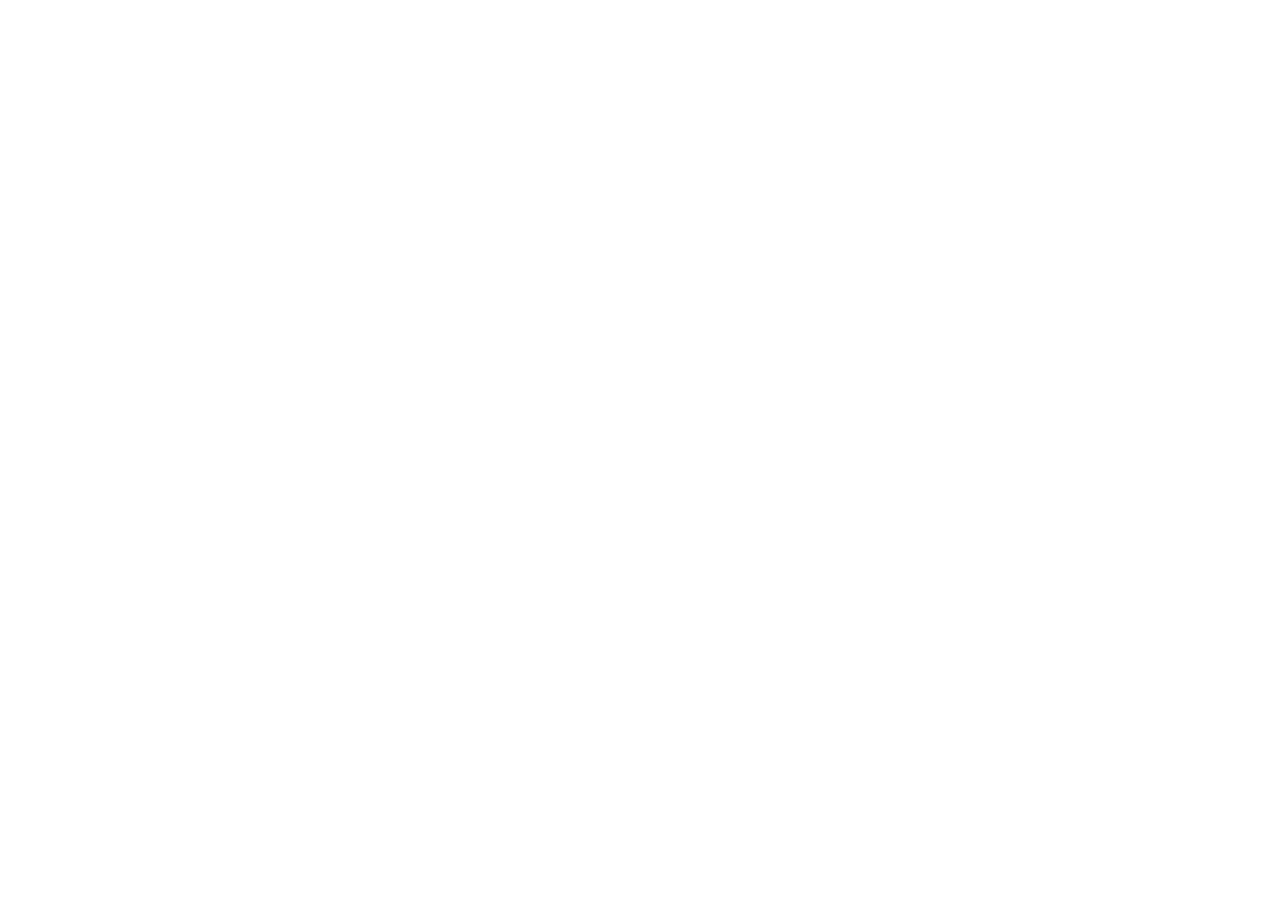
==== commit f11dc1f3: "Fix Preview Sheeet" ====
--- a/index.html
+++ b/index.html
@@ -1,88 +1,27 @@
 <!doctype html>
-<html><head><meta charset="utf-8"><meta name="viewport" content="width=device-width,initial-scale=1">
-<title>Everett Alvarez Science Department Inventory</title>
-<style>
-:root{font-family:Inter,ui-sans-serif,system-ui,-apple-system,Segoe UI,sans-serif;color:#19324b;background:#f4f7fa}*{box-sizing:border-box}body{margin:0}button,input,select,textarea{font:inherit}button{cursor:pointer}button:disabled{opacity:.55;cursor:wait}
-.shell{max-width:1480px;margin:auto;padding:0 26px 50px}.top{background:#123257;color:white}.head{max-width:1480px;margin:auto;padding:20px 26px;display:flex;align-items:center;justify-content:space-between;gap:16px}.brand{display:flex;gap:14px;align-items:center}.mark{width:42px;height:42px;border:2px solid #e2b85d;color:#e2b85d;border-radius:12px;display:grid;place-items:center;font-size:23px}.brand b{font-size:20px;letter-spacing:-.03em}.brand small{display:block;color:#bdd0e0;font-size:12px;margin-top:2px}.head .hint{font-size:12px;color:#c9d9e8}.tabs{display:flex;gap:5px;overflow:auto;margin:25px 0}.tab{border:0;background:transparent;color:#526b7f;border-radius:9px;padding:11px 17px;font-weight:650;white-space:nowrap}.tab.active{color:#123257;background:#fff;box-shadow:0 2px 12px #1e415112}.title{display:flex;align-items:end;justify-content:space-between;gap:14px;margin:0 0 20px}.title h1{margin:0;font-size:26px;letter-spacing:-.04em}.muted{color:#677c8f}.title p{margin:6px 0 0}.btn{background:#123e69;color:white;border:1px solid #123e69;border-radius:9px;padding:10px 15px;font-weight:650}.btn:hover{background:#0c3154}.btn.secondary{background:white;border-color:#cbd7df;color:#234562}.btn.gold{background:#e5b758;border-color:#e5b758;color:#22394e}.btn.small{font-size:12px;padding:6px 9px}.btn.danger{color:#a13631}.row{display:flex;gap:10px;align-items:center;flex-wrap:wrap}.cards{display:grid;grid-template-columns:repeat(4,1fr);gap:15px;margin-bottom:22px}.card,.panel{background:#fff;border:1px solid #e1e8ee;border-radius:13px;box-shadow:0 4px 18px #19334b08}.card{padding:19px}.card small{color:#687e90;font-weight:650}.card strong{display:block;font-size:30px;margin:11px 0 2px;letter-spacing:-.04em}.card .sub{color:#7f91a1;font-size:12px}.panel{padding:20px;margin-bottom:17px}.panel h2{margin:0 0 14px;font-size:17px}.grid2{display:grid;grid-template-columns:1fr 1fr;gap:16px}.toolbar{display:flex;gap:10px;flex-wrap:wrap;margin-bottom:15px}.toolbar input{flex:1;min-width:215px}.field,input,select,textarea{border:1px solid #cbd7df;border-radius:8px;background:#fff;padding:10px;color:#19324b;min-width:0}textarea{width:100%;resize:vertical}.toolbar select{min-width:155px}label{display:block;font-size:12px;color:#425d72;font-weight:700;margin-bottom:6px}label input,label select,label textarea{display:block;width:100%;margin-top:6px;font-weight:400}.formgrid{display:grid;grid-template-columns:repeat(2,minmax(0,1fr));gap:12px 17px}.full{grid-column:1/-1}.formactions{margin-top:18px;display:flex;gap:9px;justify-content:flex-end}.tablewrap{overflow:auto}table{width:100%;border-collapse:collapse;text-align:left;min-width:700px}th{color:#6a8192;font-size:11px;letter-spacing:.06em;text-transform:uppercase;background:#f7f9fb;font-weight:750}td,th{padding:11px 10px;border-bottom:1px solid #edf1f4;vertical-align:middle}td{font-size:13px}tr:last-child td{border-bottom:0}.itemname{font-weight:700;color:#173a5b}.detail{font-size:11px;color:#748a9b;margin-top:3px}.pill{display:inline-block;border-radius:99px;padding:4px 9px;background:#e9f2fa;color:#24557b;font-size:11px;font-weight:700}.pill.warn{background:#fff0db;color:#9b5c17}.pill.red{background:#fce9e8;color:#ae3d39}.pill.green{background:#e8f6ed;color:#26764a}.empty{text-align:center;color:#72899b;padding:30px}.notice{padding:12px 14px;border-radius:9px;background:#e9f4ec;color:#205d40;margin:0 0 15px}.notice.error{background:#fce9e8;color:#a23430}.warningbox{background:#fff8e8;border-left:3px solid #dcac4e;padding:11px 13px;color:#76551d;font-size:13px}.box{background:#f7f9fb;border:1px solid #e6edf1;border-radius:10px;padding:17px}.box p{line-height:1.5}.steps{margin:0;padding-left:20px;line-height:1.85;color:#456076}dialog{border:1px solid #dbe5ec;border-radius:15px;padding:0;box-shadow:0 24px 70px #071b3180;width:min(660px,calc(100vw - 24px));max-height:90vh}dialog::backdrop{background:#0d2336a8}.modalhead{padding:18px 22px;background:#f7f9fb;border-bottom:1px solid #e6edf1;display:flex;justify-content:space-between;align-items:center}.modalhead h2{margin:0;font-size:19px}.modalbody{padding:20px 22px;overflow:auto;max-height:calc(90vh - 65px)}.close{border:0;background:transparent;font-size:24px;color:#627b8e}.csv-preview{max-height:270px;overflow:auto}a{color:#1e608f}.right{text-align:right}input[type=file]{width:100%}@media(max-width:850px){.cards{grid-template-columns:repeat(2,1fr)}.grid2{grid-template-columns:1fr}.head .hint{display:none}}@media(max-width:540px){.shell{padding:0 13px 35px}.head{padding:15px}.cards{gap:9px}.card{padding:13px}.card strong{font-size:24px}.formgrid{grid-template-columns:1fr}.full{grid-column:auto}.title{align-items:start;flex-direction:column}}
-</style></head><body>
-<header class="top"><div class="head"><div class="brand"><div class="mark">⚗</div><div><b>Everett Alvarez Science</b><small>Department inventory · equipment and supplies</small></div></div><span class="hint" id="mode"></span></div></header>
-<main class="shell"><nav class="tabs" id="tabs"></nav><div id="notice"></div><div id="view"></div></main><dialog id="modal"></dialog>
-<script>
-const CATEGORIES=['Equipment','Glassware','Biology equipment','Biology supplies','Plasticware & containers','Safety & facilities','Chemicals','Models & specimens','Consumables','PPE & safety','Technology','Other'];
-const HEADERS=['sku','name','category','kind','quantity','unit','location','storage','minStock','manufacturer','catalogNumber','hazard','expiration','notes'];
-const EXPORT_HEADERS=[...HEADERS,'checkedOut','needsRepair','needsReplacement'];
-const ROOMS=['409','410','411','412',"400's Prep","200's Prep",'201','203','204','209','211'];
-const DEMO_CATALOG=[{"category":"Glassware","name":"Beaker, low form borosilicate — 50 mL","kind":"Reusable","unit":"each","courses":"General science; AP Biology; AP Chemistry","notes":""},{"category":"Glassware","name":"Beaker, low form borosilicate — 100 mL","kind":"Reusable","unit":"each","courses":"General science; AP Biology; AP Chemistry","notes":""},{"category":"Glassware","name":"Beaker, low form borosilicate — 150 mL","kind":"Reusable","unit":"each","courses":"General science; AP Biology; AP Chemistry","notes":""},{"category":"Glassware","name":"Beaker, low form borosilicate — 250 mL","kind":"Reusable","unit":"each","courses":"General science; AP Biology; AP Chemistry","notes":""},{"category":"Glassware","name":"Beaker, low form borosilicate — 400 mL","kind":"Reusable","unit":"each","courses":"General science; AP Biology; AP Chemistry","notes":""},{"category":"Glassware","name":"Beaker, low form borosilicate — 600 mL","kind":"Reusable","unit":"each","courses":"General science; AP Biology; AP Chemistry","notes":""},{"category":"Glassware","name":"Beaker, low form borosilicate — 1,000 mL","kind":"Reusable","unit":"each","courses":"General science; AP Biology; AP Chemistry","notes":""},{"category":"Glassware","name":"Beaker, low form borosilicate — 2,000 mL","kind":"Reusable","unit":"each","courses":"General science; AP Biology; AP Chemistry","notes":""},{"category":"Glassware","name":"Erlenmeyer flask, borosilicate — 50 mL","kind":"Reusable","unit":"each","courses":"General science; AP Biology; AP Chemistry","notes":""},{"category":"Glassware","name":"Erlenmeyer flask, borosilicate — 125 mL","kind":"Reusable","unit":"each","courses":"General science; AP Biology; AP Chemistry","notes":""},{"category":"Glassware","name":"Erlenmeyer flask, borosilicate — 250 mL","kind":"Reusable","unit":"each","courses":"General science; AP Biology; AP Chemistry","notes":""},{"category":"Glassware","name":"Erlenmeyer flask, borosilicate — 500 mL","kind":"Reusable","unit":"each","courses":"General science; AP Biology; AP Chemistry","notes":""},{"category":"Glassware","name":"Erlenmeyer flask, borosilicate — 1,000 mL","kind":"Reusable","unit":"each","courses":"General science; AP Biology; AP Chemistry","notes":""},{"category":"Glassware","name":"Erlenmeyer flask, borosilicate — 2,000 mL","kind":"Reusable","unit":"each","courses":"General science; AP Biology; AP Chemistry","notes":""},{"category":"Glassware","name":"Graduated cylinder, glass — 10 mL","kind":"Reusable","unit":"each","courses":"General science; AP Biology; AP Chemistry","notes":""},{"category":"Glassware","name":"Graduated cylinder, glass — 25 mL","kind":"Reusable","unit":"each","courses":"General science; AP Biology; AP Chemistry","notes":""},{"category":"Glassware","name":"Graduated cylinder, glass — 50 mL","kind":"Reusable","unit":"each","courses":"General science; AP Biology; AP Chemistry","notes":""},{"category":"Glassware","name":"Graduated cylinder, glass — 100 mL","kind":"Reusable","unit":"each","courses":"General science; AP Biology; AP Chemistry","notes":""},{"category":"Glassware","name":"Graduated cylinder, glass — 250 mL","kind":"Reusable","unit":"each","courses":"General science; AP Biology; AP Chemistry","notes":""},{"category":"Glassware","name":"Graduated cylinder, glass — 500 mL","kind":"Reusable","unit":"each","courses":"General science; AP Biology; AP Chemistry","notes":""},{"category":"Glassware","name":"Graduated cylinder, glass — 1,000 mL","kind":"Reusable","unit":"each","courses":"General science; AP Biology; AP Chemistry","notes":""},{"category":"Glassware","name":"Graduated cylinder, plastic — 10 mL","kind":"Reusable","unit":"each","courses":"General science; AP Biology; AP Chemistry","notes":""},{"category":"Glassware","name":"Graduated cylinder, plastic — 25 mL","kind":"Reusable","unit":"each","courses":"General science; AP Biology; AP Chemistry","notes":""},{"category":"Glassware","name":"Graduated cylinder, plastic — 50 mL","kind":"Reusable","unit":"each","courses":"General science; AP Biology; AP Chemistry","notes":""},{"category":"Glassware","name":"Graduated cylinder, plastic — 100 mL","kind":"Reusable","unit":"each","courses":"General science; AP Biology; AP Chemistry","notes":""},{"category":"Glassware","name":"Graduated cylinder, plastic — 250 mL","kind":"Reusable","unit":"each","courses":"General science; AP Biology; AP Chemistry","notes":""},{"category":"Glassware","name":"Graduated cylinder, plastic — 500 mL","kind":"Reusable","unit":"each","courses":"General science; AP Biology; AP Chemistry","notes":""},{"category":"Glassware","name":"Graduated cylinder, plastic — 1,000 mL","kind":"Reusable","unit":"each","courses":"General science; AP Biology; AP Chemistry","notes":""},{"category":"Glassware","name":"Volumetric flask, Class A — 10 mL","kind":"Reusable","unit":"each","courses":"AP Chemistry","notes":"Record grade if not Class A; use stoppers sized to neck."},{"category":"Glassware","name":"Volumetric flask, Class A — 25 mL","kind":"Reusable","unit":"each","courses":"AP Chemistry","notes":"Record grade if not Class A; use stoppers sized to neck."},{"category":"Glassware","name":"Volumetric flask, Class A — 50 mL","kind":"Reusable","unit":"each","courses":"AP Chemistry","notes":"Record grade if not Class A; use stoppers sized to neck."},{"category":"Glassware","name":"Volumetric flask, Class A — 100 mL","kind":"Reusable","unit":"each","courses":"AP Chemistry","notes":"Record grade if not Class A; use stoppers sized to neck."},{"category":"Glassware","name":"Volumetric flask, Class A — 250 mL","kind":"Reusable","unit":"each","courses":"AP Chemistry","notes":"Record grade if not Class A; use stoppers sized to neck."},{"category":"Glassware","name":"Volumetric flask, Class A — 500 mL","kind":"Reusable","unit":"each","courses":"AP Chemistry","notes":"Record grade if not Class A; use stoppers sized to neck."},{"category":"Glassware","name":"Volumetric flask, Class A — 1,000 mL","kind":"Reusable","unit":"each","courses":"AP Chemistry","notes":"Record grade if not Class A; use stoppers sized to neck."},{"category":"Glassware","name":"Buret, graduated — 25 mL","kind":"Reusable","unit":"each","courses":"General chemistry; AP Chemistry","notes":"Record glass vs plastic and stopcock material if relevant."},{"category":"Glassware","name":"Buret, graduated — 50 mL","kind":"Reusable","unit":"each","courses":"General chemistry; AP Chemistry","notes":"Record glass vs plastic and stopcock material if relevant."},{"category":"Glassware","name":"Volumetric pipet, transfer — 1 mL","kind":"Reusable","unit":"each","courses":"AP Chemistry","notes":""},{"category":"Glassware","name":"Volumetric pipet, transfer — 2 mL","kind":"Reusable","unit":"each","courses":"AP Chemistry","notes":""},{"category":"Glassware","name":"Volumetric pipet, transfer — 5 mL","kind":"Reusable","unit":"each","courses":"AP Chemistry","notes":""},{"category":"Glassware","name":"Volumetric pipet, transfer — 10 mL","kind":"Reusable","unit":"each","courses":"AP Chemistry","notes":""},{"category":"Glassware","name":"Volumetric pipet, transfer — 25 mL","kind":"Reusable","unit":"each","courses":"AP Chemistry","notes":""},{"category":"Glassware","name":"Volumetric pipet, transfer — 50 mL","kind":"Reusable","unit":"each","courses":"AP Chemistry","notes":""},{"category":"Glassware","name":"Graduated pipet — 1 mL","kind":"Reusable","unit":"each","courses":"AP Chemistry","notes":""},{"category":"Glassware","name":"Graduated pipet — 5 mL","kind":"Reusable","unit":"each","courses":"AP Chemistry","notes":""},{"category":"Glassware","name":"Graduated pipet — 10 mL","kind":"Reusable","unit":"each","courses":"AP Chemistry","notes":""},{"category":"Glassware","name":"Graduated pipet — 25 mL","kind":"Reusable","unit":"each","courses":"AP Chemistry","notes":""},{"category":"Glassware","name":"Test tube, glass — 10 × 75 mm","kind":"Reusable","unit":"each","courses":"General science; AP Biology; AP Chemistry","notes":""},{"category":"Glassware","name":"Test tube, glass — 13 × 100 mm","kind":"Reusable","unit":"each","courses":"General science; AP Biology; AP Chemistry","notes":""},{"category":"Glassware","name":"Test tube, glass — 16 × 150 mm","kind":"Reusable","unit":"each","courses":"General science; AP Biology; AP Chemistry","notes":""},{"category":"Glassware","name":"Test tube, glass — 18 × 150 mm","kind":"Reusable","unit":"each","courses":"General science; AP Biology; AP Chemistry","notes":""},{"category":"Glassware","name":"Test tube, glass — 25 × 150 mm","kind":"Reusable","unit":"each","courses":"General science; AP Biology; AP Chemistry","notes":""},{"category":"Glassware","name":"Culture tube, screw cap — 13 × 100 mm","kind":"Reusable","unit":"each","courses":"General biology; AP Biology","notes":""},{"category":"Glassware","name":"Culture tube, screw cap — 16 × 125 mm","kind":"Reusable","unit":"each","courses":"General biology; AP Biology","notes":""},{"category":"Glassware","name":"Culture tube, screw cap — 20 × 150 mm","kind":"Reusable","unit":"each","courses":"General biology; AP Biology","notes":""},{"category":"Glassware","name":"Reagent bottle, glass — 125 mL","kind":"Reusable","unit":"each","courses":"General science; AP Biology; AP Chemistry","notes":"Inventory only; do not use as chemical substance records."},{"category":"Glassware","name":"Reagent bottle, glass — 250 mL","kind":"Reusable","unit":"each","courses":"General science; AP Biology; AP Chemistry","notes":"Inventory only; do not use as chemical substance records."},{"category":"Glassware","name":"Reagent bottle, glass — 500 mL","kind":"Reusable","unit":"each","courses":"General science; AP Biology; AP Chemistry","notes":"Inventory only; do not use as chemical substance records."},{"category":"Glassware","name":"Reagent bottle, glass — 1,000 mL","kind":"Reusable","unit":"each","courses":"General science; AP Biology; AP Chemistry","notes":"Inventory only; do not use as chemical substance records."},{"category":"Glassware","name":"Watch glass — 75 mm","kind":"Reusable","unit":"each","courses":"General science; AP Biology; AP Chemistry","notes":""},{"category":"Glassware","name":"Watch glass — 90 mm","kind":"Reusable","unit":"each","courses":"General science; AP Biology; AP Chemistry","notes":""},{"category":"Glassware","name":"Watch glass — 100 mm","kind":"Reusable","unit":"each","courses":"General science; AP Biology; AP Chemistry","notes":""},{"category":"Glassware","name":"Watch glass — 125 mm","kind":"Reusable","unit":"each","courses":"General science; AP Biology; AP Chemistry","notes":""},{"category":"Glassware","name":"Glass stirring rod — 150 mm","kind":"Reusable","unit":"each","courses":"General science; AP Biology; AP Chemistry","notes":""},{"category":"Glassware","name":"Glass stirring rod — 200 mm","kind":"Reusable","unit":"each","courses":"General science; AP Biology; AP Chemistry","notes":""},{"category":"Glassware","name":"Glass stirring rod — 300 mm","kind":"Reusable","unit":"each","courses":"General science; AP Biology; AP Chemistry","notes":""},{"category":"Glassware","name":"Glass funnel, short stem — 50 mm","kind":"Reusable","unit":"each","courses":"General science; AP Biology; AP Chemistry","notes":""},{"category":"Glassware","name":"Glass funnel, short stem — 75 mm","kind":"Reusable","unit":"each","courses":"General science; AP Biology; AP Chemistry","notes":""},{"category":"Glassware","name":"Glass funnel, short stem — 100 mm","kind":"Reusable","unit":"each","courses":"General science; AP Biology; AP Chemistry","notes":""},{"category":"Glassware","name":"Separatory funnel — 125 mL","kind":"Reusable","unit":"each","courses":"AP Chemistry","notes":""},{"category":"Glassware","name":"Separatory funnel — 250 mL","kind":"Reusable","unit":"each","courses":"AP Chemistry","notes":""},{"category":"Glassware","name":"Separatory funnel — 500 mL","kind":"Reusable","unit":"each","courses":"AP Chemistry","notes":""},{"category":"Glassware","name":"Round-bottom flask — 100 mL","kind":"Reusable","unit":"each","courses":"AP Chemistry","notes":""},{"category":"Glassware","name":"Round-bottom flask — 250 mL","kind":"Reusable","unit":"each","courses":"AP Chemistry","notes":""},{"category":"Glassware","name":"Round-bottom flask — 500 mL","kind":"Reusable","unit":"each","courses":"AP Chemistry","notes":""},{"category":"Glassware","name":"Petri dish, glass — 90 mm","kind":"Reusable","unit":"each","courses":"General biology; AP Biology","notes":""},{"category":"Glassware","name":"Petri dish, glass — 100 mm","kind":"Reusable","unit":"each","courses":"General biology; AP Biology","notes":""},{"category":"Glassware","name":"Spot plate, porcelain, 12-well","kind":"Reusable","unit":"each","courses":"General science; AP Biology; AP Chemistry","notes":""},{"category":"Glassware","name":"Spot plate, porcelain, 24-well","kind":"Reusable","unit":"each","courses":"General science; AP Biology; AP Chemistry","notes":""},{"category":"Glassware","name":"Evaporating dish, porcelain, 75 mL","kind":"Reusable","unit":"each","courses":"General science; AP Biology; AP Chemistry","notes":""},{"category":"Glassware","name":"Evaporating dish, porcelain, 125 mL","kind":"Reusable","unit":"each","courses":"General science; AP Biology; AP Chemistry","notes":""},{"category":"Glassware","name":"Crucible with lid, porcelain, 15 mL","kind":"Reusable","unit":"each","courses":"General science; AP Biology; AP Chemistry","notes":""},{"category":"Glassware","name":"Crucible with lid, porcelain, 30 mL","kind":"Reusable","unit":"each","courses":"General science; AP Biology; AP Chemistry","notes":""},{"category":"Glassware","name":"Mortar and pestle, porcelain, small","kind":"Reusable","unit":"each","courses":"General science; AP Biology; AP Chemistry","notes":""},{"category":"Glassware","name":"Mortar and pestle, porcelain, medium","kind":"Reusable","unit":"each","courses":"General science; AP Biology; AP Chemistry","notes":""},{"category":"Glassware","name":"Cuvette, glass, 10 mm path","kind":"Reusable","unit":"each","courses":"General science; AP Biology; AP Chemistry","notes":""},{"category":"Glassware","name":"Cuvette, plastic, 10 mm path","kind":"Reusable","unit":"each","courses":"General science; AP Biology; AP Chemistry","notes":""},{"category":"Equipment","name":"Electronic balance, 0.01 g readability","kind":"Reusable","unit":"each","courses":"General science; AP Biology; AP Chemistry","notes":""},{"category":"Equipment","name":"Electronic balance, 0.001 g readability","kind":"Reusable","unit":"each","courses":"General science; AP Biology; AP Chemistry","notes":""},{"category":"Equipment","name":"Analytical balance, 0.0001 g readability","kind":"Reusable","unit":"each","courses":"General science; AP Biology; AP Chemistry","notes":""},{"category":"Equipment","name":"Hot plate","kind":"Reusable","unit":"each","courses":"General science; AP Biology; AP Chemistry","notes":""},{"category":"Equipment","name":"Hot plate with magnetic stirrer","kind":"Reusable","unit":"each","courses":"General science; AP Biology; AP Chemistry","notes":""},{"category":"Equipment","name":"Magnetic stir bar, small","kind":"Reusable","unit":"each","courses":"General science; AP Biology; AP Chemistry","notes":""},{"category":"Equipment","name":"Magnetic stir bar, medium","kind":"Reusable","unit":"each","courses":"General science; AP Biology; AP Chemistry","notes":""},{"category":"Equipment","name":"Bunsen burner","kind":"Reusable","unit":"each","courses":"General science; AP Biology; AP Chemistry","notes":""},{"category":"Equipment","name":"Gas hose for burner","kind":"Reusable","unit":"each","courses":"General science; AP Biology; AP Chemistry","notes":""},{"category":"Equipment","name":"Burner striker","kind":"Reusable","unit":"each","courses":"General science; AP Biology; AP Chemistry","notes":""},{"category":"Equipment","name":"Ring stand, base and rod","kind":"Reusable","unit":"each","courses":"General science; AP Biology; AP Chemistry","notes":""},{"category":"Equipment","name":"Iron ring, small","kind":"Reusable","unit":"each","courses":"General science; AP Biology; AP Chemistry","notes":""},{"category":"Equipment","name":"Iron ring, medium","kind":"Reusable","unit":"each","courses":"General science; AP Biology; AP Chemistry","notes":""},{"category":"Equipment","name":"Buret clamp, single","kind":"Reusable","unit":"each","courses":"General science; AP Biology; AP Chemistry","notes":""},{"category":"Equipment","name":"Buret clamp, double","kind":"Reusable","unit":"each","courses":"General science; AP Biology; AP Chemistry","notes":""},{"category":"Equipment","name":"Utility clamp, three-prong","kind":"Reusable","unit":"each","courses":"General science; AP Biology; AP Chemistry","notes":""},{"category":"Equipment","name":"Clamp bosshead","kind":"Reusable","unit":"each","courses":"General science; AP Biology; AP Chemistry","notes":""},{"category":"Equipment","name":"Wire gauze, ceramic center","kind":"Reusable","unit":"each","courses":"General science; AP Biology; AP Chemistry","notes":""},{"category":"Equipment","name":"Clay triangle","kind":"Reusable","unit":"each","courses":"General science; AP Biology; AP Chemistry","notes":""},{"category":"Equipment","name":"Test tube rack, 12-place","kind":"Reusable","unit":"each","courses":"General science; AP Biology; AP Chemistry","notes":""},{"category":"Equipment","name":"Test tube rack, 24-place","kind":"Reusable","unit":"each","courses":"General science; AP Biology; AP Chemistry","notes":""},{"category":"Equipment","name":"Test tube holder","kind":"Reusable","unit":"each","courses":"General science; AP Biology; AP Chemistry","notes":""},{"category":"Equipment","name":"Test tube brush, small","kind":"Reusable","unit":"each","courses":"General science; AP Biology; AP Chemistry","notes":""},{"category":"Equipment","name":"Test tube brush, large","kind":"Reusable","unit":"each","courses":"General science; AP Biology; AP Chemistry","notes":""},{"category":"Equipment","name":"Beaker tongs","kind":"Reusable","unit":"each","courses":"General science; AP Biology; AP Chemistry","notes":""},{"category":"Equipment","name":"Crucible tongs","kind":"Reusable","unit":"each","courses":"General science; AP Biology; AP Chemistry","notes":""},{"category":"Equipment","name":"Forceps, straight","kind":"Reusable","unit":"each","courses":"General science; AP Biology; AP Chemistry","notes":""},{"category":"Equipment","name":"Forceps, fine tip","kind":"Reusable","unit":"each","courses":"General science; AP Biology; AP Chemistry","notes":""},{"category":"Equipment","name":"Scoopula","kind":"Reusable","unit":"each","courses":"General science; AP Biology; AP Chemistry","notes":""},{"category":"Equipment","name":"Microspatula","kind":"Reusable","unit":"each","courses":"General science; AP Biology; AP Chemistry","notes":""},{"category":"Equipment","name":"Scissors","kind":"Reusable","unit":"each","courses":"General science; AP Biology; AP Chemistry","notes":""},{"category":"Equipment","name":"Lab thermometer, digital probe","kind":"Reusable","unit":"each","courses":"General science; AP Biology; AP Chemistry","notes":""},{"category":"Equipment","name":"Lab thermometer, alcohol-filled","kind":"Reusable","unit":"each","courses":"General science; AP Biology; AP Chemistry","notes":""},{"category":"Equipment","name":"Digital timer","kind":"Reusable","unit":"each","courses":"General science; AP Biology; AP Chemistry","notes":""},{"category":"Equipment","name":"pH meter","kind":"Reusable","unit":"each","courses":"General science; AP Biology; AP Chemistry","notes":""},{"category":"Equipment","name":"pH probe","kind":"Reusable","unit":"each","courses":"General science; AP Biology; AP Chemistry","notes":""},{"category":"Equipment","name":"Conductivity probe","kind":"Reusable","unit":"each","courses":"General science; AP Biology; AP Chemistry","notes":""},{"category":"Equipment","name":"Temperature probe","kind":"Reusable","unit":"each","courses":"General science; AP Biology; AP Chemistry","notes":""},{"category":"Equipment","name":"Pressure sensor","kind":"Reusable","unit":"each","courses":"General science; AP Biology; AP Chemistry","notes":""},{"category":"Equipment","name":"Colorimeter","kind":"Reusable","unit":"each","courses":"General science; AP Biology; AP Chemistry","notes":""},{"category":"Equipment","name":"Visible-light spectrophotometer","kind":"Reusable","unit":"each","courses":"General science; AP Biology; AP Chemistry","notes":""},{"category":"Equipment","name":"Spectrophotometer cuvette rack","kind":"Reusable","unit":"each","courses":"General science; AP Biology; AP Chemistry","notes":""},{"category":"Equipment","name":"Water bath","kind":"Reusable","unit":"each","courses":"General science; AP Biology; AP Chemistry","notes":""},{"category":"Equipment","name":"Drying oven","kind":"Reusable","unit":"each","courses":"General science; AP Biology; AP Chemistry","notes":""},{"category":"Equipment","name":"Incubator","kind":"Reusable","unit":"each","courses":"General science; AP Biology; AP Chemistry","notes":""},{"category":"Equipment","name":"Refrigerator, lab use","kind":"Reusable","unit":"each","courses":"General science; AP Biology; AP Chemistry","notes":""},{"category":"Equipment","name":"Freezer, lab use","kind":"Reusable","unit":"each","courses":"General science; AP Biology; AP Chemistry","notes":""},{"category":"Equipment","name":"Vortex mixer","kind":"Reusable","unit":"each","courses":"General science; AP Biology; AP Chemistry","notes":""},{"category":"Equipment","name":"Centrifuge, benchtop","kind":"Reusable","unit":"each","courses":"General science; AP Biology; AP Chemistry","notes":""},{"category":"Equipment","name":"Microcentrifuge","kind":"Reusable","unit":"each","courses":"General science; AP Biology; AP Chemistry","notes":""},{"category":"Equipment","name":"Mini stirrer","kind":"Reusable","unit":"each","courses":"General science; AP Biology; AP Chemistry","notes":""},{"category":"Equipment","name":"Desiccator","kind":"Reusable","unit":"each","courses":"General science; AP Biology; AP Chemistry","notes":""},{"category":"Equipment","name":"Vacuum pump","kind":"Reusable","unit":"each","courses":"General science; AP Biology; AP Chemistry","notes":""},{"category":"Equipment","name":"Aspirator","kind":"Reusable","unit":"each","courses":"General science; AP Biology; AP Chemistry","notes":""},{"category":"Equipment","name":"Distillation condenser","kind":"Reusable","unit":"each","courses":"General science; AP Biology; AP Chemistry","notes":""},{"category":"Equipment","name":"Distillation adapter","kind":"Reusable","unit":"each","courses":"General science; AP Biology; AP Chemistry","notes":""},{"category":"Equipment","name":"Rubber stopper assortment","kind":"Reusable","unit":"each","courses":"General science; AP Biology; AP Chemistry","notes":""},{"category":"Equipment","name":"Cork stopper assortment","kind":"Reusable","unit":"each","courses":"General science; AP Biology; AP Chemistry","notes":""},{"category":"Equipment","name":"Pipette bulb / pump","kind":"Reusable","unit":"each","courses":"General science; AP Biology; AP Chemistry","notes":""},{"category":"Equipment","name":"Micropipette P20 (2–20 µL)","kind":"Reusable","unit":"each","courses":"General science; AP Biology; AP Chemistry","notes":""},{"category":"Equipment","name":"Micropipette P200 (20–200 µL)","kind":"Reusable","unit":"each","courses":"General science; AP Biology; AP Chemistry","notes":""},{"category":"Equipment","name":"Micropipette P1000 (100–1,000 µL)","kind":"Reusable","unit":"each","courses":"General science; AP Biology; AP Chemistry","notes":""},{"category":"Equipment","name":"Adjustable micropipette stand","kind":"Reusable","unit":"each","courses":"General science; AP Biology; AP Chemistry","notes":""},{"category":"Equipment","name":"Meter stick","kind":"Reusable","unit":"each","courses":"General science; AP Biology; AP Chemistry","notes":""},{"category":"Equipment","name":"Ruler, metric","kind":"Reusable","unit":"each","courses":"General science; AP Biology; AP Chemistry","notes":""},{"category":"Equipment","name":"Caliper, digital","kind":"Reusable","unit":"each","courses":"General science; AP Biology; AP Chemistry","notes":""},{"category":"Equipment","name":"Molecular model kit","kind":"Reusable","unit":"each","courses":"General science; AP Biology; AP Chemistry","notes":""},{"category":"Biology equipment","name":"Compound light microscope","kind":"Reusable","unit":"each","courses":"General biology; AP Biology","notes":""},{"category":"Biology equipment","name":"Dissecting / stereo microscope","kind":"Reusable","unit":"each","courses":"General biology; AP Biology","notes":""},{"category":"Biology equipment","name":"Microscope slide, plain glass","kind":"Reusable","unit":"each","courses":"General biology; AP Biology","notes":""},{"category":"Biology equipment","name":"Microscope slide, concavity glass","kind":"Reusable","unit":"each","courses":"General biology; AP Biology","notes":""},{"category":"Biology equipment","name":"Coverslip, glass, 18 × 18 mm","kind":"Reusable","unit":"each","courses":"General biology; AP Biology","notes":""},{"category":"Biology equipment","name":"Coverslip, glass, 22 × 22 mm","kind":"Reusable","unit":"each","courses":"General biology; AP Biology","notes":""},{"category":"Biology equipment","name":"Prepared slide collection","kind":"Reusable","unit":"each","courses":"General biology; AP Biology","notes":""},{"category":"Biology equipment","name":"Microscope camera","kind":"Reusable","unit":"each","courses":"General biology; AP Biology","notes":""},{"category":"Biology equipment","name":"Hand lens, 5×","kind":"Reusable","unit":"each","courses":"General biology; AP Biology","notes":""},{"category":"Biology equipment","name":"Hand lens, 10×","kind":"Reusable","unit":"each","courses":"General biology; AP Biology","notes":""},{"category":"Biology equipment","name":"Dissection tray","kind":"Reusable","unit":"each","courses":"General biology; AP Biology","notes":""},{"category":"Biology equipment","name":"Dissection tool set","kind":"Reusable","unit":"each","courses":"General biology; AP Biology","notes":""},{"category":"Biology equipment","name":"Scalpel handle","kind":"Reusable","unit":"each","courses":"General biology; AP Biology","notes":""},{"category":"Biology equipment","name":"Dissecting scissors","kind":"Reusable","unit":"each","courses":"General biology; AP Biology","notes":""},{"category":"Biology equipment","name":"Dissecting forceps","kind":"Reusable","unit":"each","courses":"General biology; AP Biology","notes":""},{"category":"Biology equipment","name":"Dissecting pins","kind":"Reusable","unit":"each","courses":"General biology; AP Biology","notes":""},{"category":"Biology equipment","name":"Gel electrophoresis chamber","kind":"Reusable","unit":"each","courses":"General biology; AP Biology","notes":""},{"category":"Biology equipment","name":"Gel casting tray and comb","kind":"Reusable","unit":"each","courses":"General biology; AP Biology","notes":""},{"category":"Biology equipment","name":"Electrophoresis power supply","kind":"Reusable","unit":"each","courses":"General biology; AP Biology","notes":""},{"category":"Biology equipment","name":"Blue-light transilluminator","kind":"Reusable","unit":"each","courses":"General biology; AP Biology","notes":""},{"category":"Biology equipment","name":"Microtube rack","kind":"Reusable","unit":"each","courses":"General biology; AP Biology","notes":""},{"category":"Biology equipment","name":"PCR tube rack","kind":"Reusable","unit":"each","courses":"General biology; AP Biology","notes":""},{"category":"Biology equipment","name":"Thermal cycler","kind":"Reusable","unit":"each","courses":"General biology; AP Biology","notes":""},{"category":"Biology equipment","name":"DNA model kit","kind":"Reusable","unit":"each","courses":"General biology; AP Biology","notes":""},{"category":"Biology equipment","name":"Cell model","kind":"Reusable","unit":"each","courses":"General biology; AP Biology","notes":""},{"category":"Biology equipment","name":"Anatomical model","kind":"Reusable","unit":"each","courses":"General biology; AP Biology","notes":""},{"category":"Biology equipment","name":"Respirometer chamber","kind":"Reusable","unit":"each","courses":"General biology; AP Biology","notes":""},{"category":"Biology equipment","name":"Dissolved oxygen probe","kind":"Reusable","unit":"each","courses":"General biology; AP Biology","notes":""},{"category":"Biology equipment","name":"Photosynthesis chamber / leaf disk syringe","kind":"Reusable","unit":"each","courses":"General biology; AP Biology","notes":""},{"category":"Biology equipment","name":"Spectrophotometer, biology use","kind":"Reusable","unit":"each","courses":"General biology; AP Biology","notes":""},{"category":"Biology equipment","name":"Hemocytometer","kind":"Reusable","unit":"each","courses":"General biology; AP Biology","notes":""},{"category":"Biology equipment","name":"Osmometer / diffusion chamber","kind":"Reusable","unit":"each","courses":"General biology; AP Biology","notes":""},{"category":"Biology equipment","name":"Potometer","kind":"Reusable","unit":"each","courses":"General biology; AP Biology","notes":""},{"category":"Biology equipment","name":"Environmental chamber","kind":"Reusable","unit":"each","courses":"General biology; AP Biology","notes":""},{"category":"Biology equipment","name":"Grow light","kind":"Reusable","unit":"each","courses":"General biology; AP Biology","notes":""},{"category":"Biology equipment","name":"Seed germination tray","kind":"Reusable","unit":"each","courses":"General biology; AP Biology","notes":""},{"category":"Biology equipment","name":"Field quadrat","kind":"Reusable","unit":"each","courses":"General biology; AP Biology","notes":""},{"category":"Biology equipment","name":"Transect tape","kind":"Reusable","unit":"each","courses":"General biology; AP Biology","notes":""},{"category":"Plasticware & containers","name":"Wash bottle, LDPE — 250 mL","kind":"Reusable","unit":"each","courses":"General science; AP Biology; AP Chemistry","notes":""},{"category":"Plasticware & containers","name":"Wash bottle, LDPE — 500 mL","kind":"Reusable","unit":"each","courses":"General science; AP Biology; AP Chemistry","notes":""},{"category":"Plasticware & containers","name":"Wash bottle, LDPE — 1,000 mL","kind":"Reusable","unit":"each","courses":"General science; AP Biology; AP Chemistry","notes":""},{"category":"Plasticware & containers","name":"Reagent bottle, plastic — 125 mL","kind":"Reusable","unit":"each","courses":"General science; AP Biology; AP Chemistry","notes":""},{"category":"Plasticware & containers","name":"Reagent bottle, plastic — 250 mL","kind":"Reusable","unit":"each","courses":"General science; AP Biology; AP Chemistry","notes":""},{"category":"Plasticware & containers","name":"Reagent bottle, plastic — 500 mL","kind":"Reusable","unit":"each","courses":"General science; AP Biology; AP Chemistry","notes":""},{"category":"Plasticware & containers","name":"Reagent bottle, plastic — 1,000 mL","kind":"Reusable","unit":"each","courses":"General science; AP Biology; AP Chemistry","notes":""},{"category":"Plasticware & containers","name":"Graduated transfer pipet, plastic — 1 mL","kind":"Consumable","unit":"packs","courses":"General science; AP Biology; AP Chemistry","notes":""},{"category":"Plasticware & containers","name":"Graduated transfer pipet, plastic — 3 mL","kind":"Consumable","unit":"packs","courses":"General science; AP Biology; AP Chemistry","notes":""},{"category":"Plasticware & containers","name":"Graduated transfer pipet, plastic — 5 mL","kind":"Consumable","unit":"packs","courses":"General science; AP Biology; AP Chemistry","notes":""},{"category":"Plasticware & containers","name":"Syringe, needleless — 1 mL","kind":"Reusable","unit":"each","courses":"General science; AP Biology; AP Chemistry","notes":""},{"category":"Plasticware & containers","name":"Syringe, needleless — 3 mL","kind":"Reusable","unit":"each","courses":"General science; AP Biology; AP Chemistry","notes":""},{"category":"Plasticware & containers","name":"Syringe, needleless — 10 mL","kind":"Reusable","unit":"each","courses":"General science; AP Biology; AP Chemistry","notes":""},{"category":"Plasticware & containers","name":"Syringe, needleless — 20 mL","kind":"Reusable","unit":"each","courses":"General science; AP Biology; AP Chemistry","notes":""},{"category":"Plasticware & containers","name":"Syringe, needleless — 60 mL","kind":"Reusable","unit":"each","courses":"General science; AP Biology; AP Chemistry","notes":""},{"category":"Plasticware & containers","name":"Plastic sample cup — 30 mL","kind":"Consumable","unit":"packs","courses":"General science; AP Biology; AP Chemistry","notes":""},{"category":"Plasticware & containers","name":"Plastic sample cup — 60 mL","kind":"Consumable","unit":"packs","courses":"General science; AP Biology; AP Chemistry","notes":""},{"category":"Plasticware & containers","name":"Plastic sample cup — 120 mL","kind":"Consumable","unit":"packs","courses":"General science; AP Biology; AP Chemistry","notes":""},{"category":"Plasticware & containers","name":"Plastic sample cup — 250 mL","kind":"Consumable","unit":"packs","courses":"General science; AP Biology; AP Chemistry","notes":""},{"category":"Plasticware & containers","name":"Microcentrifuge tube — 0.5 mL","kind":"Consumable","unit":"boxes","courses":"General science; AP Biology; AP Chemistry","notes":""},{"category":"Plasticware & containers","name":"Microcentrifuge tube — 1.5 mL","kind":"Consumable","unit":"boxes","courses":"General science; AP Biology; AP Chemistry","notes":""},{"category":"Plasticware & containers","name":"Microcentrifuge tube — 2.0 mL","kind":"Consumable","unit":"boxes","courses":"General science; AP Biology; AP Chemistry","notes":""},{"category":"Plasticware & containers","name":"Centrifuge tube — 15 mL","kind":"Consumable","unit":"packs","courses":"General science; AP Biology; AP Chemistry","notes":""},{"category":"Plasticware & containers","name":"Centrifuge tube — 50 mL","kind":"Consumable","unit":"packs","courses":"General science; AP Biology; AP Chemistry","notes":""},{"category":"Plasticware & containers","name":"Petri dish, plastic, 90 mm","kind":"Consumable","unit":"packs","courses":"General science; AP Biology; AP Chemistry","notes":""},{"category":"Plasticware & containers","name":"Weigh boat, small","kind":"Consumable","unit":"packs","courses":"General science; AP Biology; AP Chemistry","notes":""},{"category":"Plasticware & containers","name":"Weigh boat, medium","kind":"Consumable","unit":"packs","courses":"General science; AP Biology; AP Chemistry","notes":""},{"category":"Plasticware & containers","name":"Weigh boat, large","kind":"Consumable","unit":"packs","courses":"General science; AP Biology; AP Chemistry","notes":""},{"category":"Plasticware & containers","name":"Parafilm roll","kind":"Consumable","unit":"packs","courses":"General science; AP Biology; AP Chemistry","notes":""},{"category":"Plasticware & containers","name":"Pipette tips, P20 compatible","kind":"Consumable","unit":"packs","courses":"General science; AP Biology; AP Chemistry","notes":""},{"category":"Plasticware & containers","name":"Pipette tips, P200 compatible","kind":"Consumable","unit":"packs","courses":"General science; AP Biology; AP Chemistry","notes":""},{"category":"Plasticware & containers","name":"Pipette tips, P1000 compatible","kind":"Consumable","unit":"packs","courses":"General science; AP Biology; AP Chemistry","notes":""},{"category":"Plasticware & containers","name":"Filter paper, qualitative","kind":"Consumable","unit":"packs","courses":"General science; AP Biology; AP Chemistry","notes":""},{"category":"Plasticware & containers","name":"Chromatography paper","kind":"Consumable","unit":"packs","courses":"General science; AP Biology; AP Chemistry","notes":""},{"category":"Plasticware & containers","name":"pH paper / strips","kind":"Consumable","unit":"packs","courses":"General science; AP Biology; AP Chemistry","notes":""},{"category":"Plasticware & containers","name":"Dialysis tubing","kind":"Consumable","unit":"packs","courses":"General science; AP Biology; AP Chemistry","notes":""},{"category":"Plasticware & containers","name":"Cotton swabs","kind":"Consumable","unit":"packs","courses":"General science; AP Biology; AP Chemistry","notes":""},{"category":"Plasticware & containers","name":"Wooden splints","kind":"Consumable","unit":"packs","courses":"General science; AP Biology; AP Chemistry","notes":""},{"category":"Plasticware & containers","name":"Disposable inoculating loops","kind":"Consumable","unit":"packs","courses":"General science; AP Biology; AP Chemistry","notes":""},{"category":"Safety & facilities","name":"Chemical splash goggles","kind":"Reusable","unit":"each","courses":"General science; AP Biology; AP Chemistry","notes":""},{"category":"Safety & facilities","name":"Safety glasses","kind":"Reusable","unit":"each","courses":"General science; AP Biology; AP Chemistry","notes":""},{"category":"Safety & facilities","name":"Lab apron","kind":"Reusable","unit":"each","courses":"General science; AP Biology; AP Chemistry","notes":""},{"category":"Safety & facilities","name":"Lab coat","kind":"Reusable","unit":"each","courses":"General science; AP Biology; AP Chemistry","notes":""},{"category":"Safety & facilities","name":"Heat-resistant gloves","kind":"Reusable","unit":"each","courses":"General science; AP Biology; AP Chemistry","notes":""},{"category":"Safety & facilities","name":"Nitrile gloves, small","kind":"Consumable","unit":"boxes","courses":"General science; AP Biology; AP Chemistry","notes":""},{"category":"Safety & facilities","name":"Nitrile gloves, medium","kind":"Consumable","unit":"boxes","courses":"General science; AP Biology; AP Chemistry","notes":""},{"category":"Safety & facilities","name":"Nitrile gloves, large","kind":"Consumable","unit":"boxes","courses":"General science; AP Biology; AP Chemistry","notes":""},{"category":"Safety & facilities","name":"Chemical-resistant gloves","kind":"Reusable","unit":"each","courses":"General science; AP Biology; AP Chemistry","notes":""},{"category":"Safety & facilities","name":"Face shield","kind":"Reusable","unit":"each","courses":"General science; AP Biology; AP Chemistry","notes":""},{"category":"Safety & facilities","name":"Eyewash station","kind":"Reusable","unit":"each","courses":"General science; AP Biology; AP Chemistry","notes":"Track inspection / service separately for fixed safety equipment."},{"category":"Safety & facilities","name":"Safety shower","kind":"Reusable","unit":"each","courses":"General science; AP Biology; AP Chemistry","notes":"Track inspection / service separately for fixed safety equipment."},{"category":"Safety & facilities","name":"Fire extinguisher","kind":"Reusable","unit":"each","courses":"General science; AP Biology; AP Chemistry","notes":"Track inspection / service separately for fixed safety equipment."},{"category":"Safety & facilities","name":"Fire blanket","kind":"Reusable","unit":"each","courses":"General science; AP Biology; AP Chemistry","notes":""},{"category":"Safety & facilities","name":"Spill kit, general","kind":"Reusable","unit":"each","courses":"General science; AP Biology; AP Chemistry","notes":""},{"category":"Safety & facilities","name":"Spill kit, acid/base","kind":"Reusable","unit":"each","courses":"General science; AP Biology; AP Chemistry","notes":""},{"category":"Safety & facilities","name":"Broken-glass disposal container","kind":"Reusable","unit":"each","courses":"General science; AP Biology; AP Chemistry","notes":""},{"category":"Safety & facilities","name":"Sharps disposal container","kind":"Reusable","unit":"each","courses":"General science; AP Biology; AP Chemistry","notes":""},{"category":"Safety & facilities","name":"Chemical waste bottle / carboy","kind":"Reusable","unit":"each","courses":"General science; AP Biology; AP Chemistry","notes":""},{"category":"Safety & facilities","name":"First aid kit","kind":"Reusable","unit":"each","courses":"General science; AP Biology; AP Chemistry","notes":""},{"category":"Safety & facilities","name":"Fume hood","kind":"Reusable","unit":"each","courses":"General science; AP Biology; AP Chemistry","notes":"Track inspection / service separately for fixed safety equipment."},{"category":"Safety & facilities","name":"Flammable storage cabinet","kind":"Reusable","unit":"each","courses":"General science; AP Biology; AP Chemistry","notes":""},{"category":"Safety & facilities","name":"Corrosives storage cabinet","kind":"Reusable","unit":"each","courses":"General science; AP Biology; AP Chemistry","notes":""},{"category":"Safety & facilities","name":"SDS binder / accessible station","kind":"Reusable","unit":"each","courses":"General science; AP Biology; AP Chemistry","notes":""}];
-const TABS=[['dashboard','Overview'],['department','Department totals'],['inventory','By room'],['catalog','Equipment catalog'],['import','Add & import'],['checkout','Check out / use'],['loans','Returns'],['issues','Repair & replace'],['activity','Activity']];
-const demo=!(window.google&&google.script&&google.script.run);
-let state={items:[],loans:[],issues:[],activity:[],locations:ROOMS,catalog:[]},tab='dashboard',query='',filterLoc='',filterCat='',catalogQuery='',draftRows=[];
-const $=s=>document.querySelector(s), h=v=>String(v==null?'':v).replace(/[&<>"']/g,c=>({'&':'&amp;','<':'&lt;','>':'&gt;','"':'&quot;',"'":'&#39;'}[c]));
-const n=v=>Number(v)||0, avail=i=>n(i.quantity)-n(i.checkedOut)-n(i.needsRepair)-n(i.needsReplacement), today=()=>new Date().toISOString().slice(0,10);
-const uid=()=>Math.random().toString(36).slice(2)+Date.now().toString(36);
-function nextDemoSku(items){let nums=items.map(x=>String(x.sku||'').match(/^EAHS-(\d+)$/i)).filter(Boolean).map(x=>Number(x[1]));return 'EAHS-'+String(Math.max(0,...nums)+1).padStart(6,'0')}
-function nameSignature(value){let s=String(value||'').trim().toLowerCase().normalize('NFKD').replace(/[\u0300-\u036f]/g,'').replace(/\b(\d+(?:\.\d+)?)\s*(?:milliliters?|millilitres?|ml)\b/g,(_,v)=>Number(v)+'ml').replace(/\b(\d+(?:\.\d+)?)\s*(?:microliters?|microlitres?|µl|μl|ul)\b/g,(_,v)=>Number(v)+'ul').replace(/\b(\d+(?:\.\d+)?)\s*(?:liters?|litres?|l)\b/g,(_,v)=>Number(v)*1000+'ml').replace(/×/g,'x');let singular={beakers:'beaker',flasks:'flask',cylinders:'cylinder',pipettes:'pipette',pipets:'pipet',tubes:'tube',dishes:'dish',bottles:'bottle',microscopes:'microscope'};return s.replace(/[^a-z0-9]+/g,' ').trim().split(/\s+/).filter(Boolean).map(x=>singular[x]||x).sort().join('|')}
-function canonicalName(name,kind,unit,known=state.items){let key=nameSignature(name),catalog=state.catalog||DEMO_CATALOG,full=catalog.filter(x=>nameSignature(x.name)===key&&x.kind===kind&&x.unit.toLowerCase()===(unit||'each').toLowerCase());if(full.length===1)return full[0].name;let aliases=catalog.filter(x=>{let parts=x.name.split(' — '),short=parts[0].split(',')[0]+(parts.length>1?' '+parts.slice(1).join(' '):'');return nameSignature(short)===key&&x.kind===kind&&x.unit.toLowerCase()===(unit||'each').toLowerCase()});if(aliases.length===1)return aliases[0].name;let prior=known.find(x=>nameSignature(x.name)===key&&x.kind===kind&&String(x.unit).toLowerCase()===(unit||'each').toLowerCase());if(prior)return prior.name;if(aliases.length>1)throw Error('Ambiguous catalog name. Specify '+aliases.slice(0,3).map(x=>x.name).join(' or '));return String(name||'').trim().replace(/\b(\d+(?:\.\d+)?)\s*ml\b/gi,'$1 mL').replace(/\b(\d+(?:\.\d+)?)\s*(?:µl|μl|ul)\b/gi,'$1 µL')}
-function seed(){return {items:[
- {id:'d1',sku:'EQ-001',name:'Compound light microscope',category:'Biology equipment',kind:'Reusable',quantity:24,checkedOut:4,needsRepair:2,needsReplacement:0,unit:'each',location:"400's Prep",storage:'Cabinet B',minStock:6,notes:'Sample data'},
- {id:'d2',sku:'CH-101',name:'Sodium chloride',category:'Chemicals',kind:'Consumable',quantity:3,checkedOut:0,unit:'bottles',location:"200's Prep",storage:'Shelf 2',minStock:2,hazard:'Check SDS'},
- {id:'d3',sku:'GL-012',name:'Beaker, low form borosilicate — 250 mL',category:'Glassware',kind:'Reusable',quantity:42,checkedOut:0,unit:'each',location:'209',storage:'South cabinets',minStock:12},
- {id:'d4',sku:'BIO-09',name:'Pectinase',category:'Biology supplies',kind:'Consumable',quantity:1,checkedOut:0,unit:'bottles',location:"400's Prep",storage:'Refrigerator',minStock:2,expiration:'2027-06-30'}
- ],loans:[{id:'l1',itemId:'d1',quantity:4,remaining:4,borrower:'Sample teacher',destination:'410',checkedOutAt:new Date().toISOString(),dueDate:'',status:'Open'}],issues:[{id:'i1',itemId:'d1',type:'Repair',quantity:2,remaining:2,reportedBy:'Sample teacher',details:'Focus knob sticks',reportedAt:new Date().toISOString(),status:'Open'}],activity:[],locations:ROOMS,catalog:DEMO_CATALOG};}
-function demoCall(method,p){let s=JSON.parse(localStorage.getItem('science_inventory_demo_v2')||'null')||seed(),item=s.items.find(x=>x.id===p?.itemId);delete s._message;const log=(action,x,quantity,actor,details)=>s.activity.unshift({id:uid(),timestamp:new Date().toISOString(),action,itemId:x.id,itemName:x.name,quantity,actor,details});let result=s;
- if(method==='saveItem'){const old=s.items.find(x=>x.id===p.id),x={...p,id:old?.id||uid(),checkedOut:old?.checkedOut||0,needsRepair:old?.needsRepair||0,needsReplacement:old?.needsReplacement||0,quantity:n(p.quantity),minStock:n(p.minStock),updatedAt:new Date().toISOString()};if(!x.name||!s.locations.includes(x.location))throw Error('Name and a listed location are required.');x.name=canonicalName(x.name,x.kind,x.unit||'each',s.items);if(x.quantity<x.checkedOut+x.needsRepair+x.needsReplacement)throw Error('Quantity is below checked out or flagged amount.');let match=!old&&s.items.find(y=>nameSignature(y.name)===nameSignature(x.name)&&y.location===x.location&&y.kind===x.kind);if(match){if(match.unit.toLowerCase()!==x.unit.toLowerCase()||(x.sku&&match.sku&&x.sku.toLowerCase()!==match.sku.toLowerCase()))throw Error('Matching item has a different SKU or counting unit. Use Add stock on the correct entry.');if(!Number.isSafeInteger(x.quantity)||x.quantity<1)throw Error('Additional quantity must be a positive whole number.');if(!match.sku)match.sku=nextDemoSku(s.items);match.quantity=n(match.quantity)+x.quantity;log('RESTOCK',match,x.quantity,p.actor||'','New total '+match.quantity);s._message=`Added ${x.quantity} ${match.unit} to ${match.name} in ${match.location}. New total: ${match.quantity}.`;}else{if(x.sku&&s.items.some(y=>y.id!==x.id&&y.location===x.location&&y.sku?.toLowerCase()===x.sku.toLowerCase()))throw Error('This SKU is already used in this room.');if(!x.sku)x.sku=old?.sku||nextDemoSku(s.items);if(old)Object.assign(old,x);else s.items.push(x);log(old?'EDIT':'ADD',x,x.quantity,p.actor||'','Item details');}}
- if(method==='importItems'){let added=0,skipped=0,restocked=0;if(p.addToExisting&&!p.actor)throw Error('Enter staff member for deliveries.');for(const r of p.rows){if(!r.name||!s.locations.includes(r.location)||!['Reusable','Consumable'].includes(r.kind)||r.quantity===''||!Number.isInteger(Number(r.quantity))||Number(r.quantity)<0)throw Error('Each row needs a name, listed location, type, and valid quantity.');r.name=canonicalName(r.name,r.kind,r.unit||'each',s.items);let match=s.items.find(x=>x.location===r.location&&((r.sku&&x.sku?.toLowerCase()===r.sku.toLowerCase())||(nameSignature(x.name)===nameSignature(r.name)&&x.kind===r.kind)));if(match){if(!p.addToExisting){skipped++;continue}if(match.kind!==r.kind||match.unit!==(r.unit||'each')||r.quantity==='0')throw Error('Delivery has a mismatched type, unit, or zero quantity.');if(!match.sku)match.sku=nextDemoSku(s.items);match.quantity+=n(r.quantity);log('RESTOCK',match,n(r.quantity),p.actor,'CSV stock receipt; new total '+match.quantity);restocked++;continue}let x={...r,id:uid(),quantity:n(r.quantity),checkedOut:0,needsRepair:0,needsReplacement:0,minStock:n(r.minStock)};if(!x.sku)x.sku=nextDemoSku(s.items);s.items.push(x);log('IMPORT',x,x.quantity,p.actor,'CSV import');added++}result={added,restocked,skipped,skippedRows:[],data:s};}
- if(method==='checkout'){let q=n(p.quantity);if(!item||!Number.isInteger(q)||q<1||q>avail(item))throw Error('Quantity exceeds available stock.');if(!p.borrower||!p.destination)throw Error('Staff member and destination required.');if(item.kind==='Reusable'){item.checkedOut=n(item.checkedOut)+q;s.loans.push({id:uid(),itemId:item.id,quantity:q,remaining:q,borrower:p.borrower,destination:p.destination,checkedOutAt:new Date().toISOString(),dueDate:p.dueDate,status:'Open'});log('CHECK OUT',item,q,p.borrower,'To '+p.destination)}else{item.quantity=n(item.quantity)-q;log('USE',item,q,p.borrower,'Used in '+p.destination)}}
- if(method==='returnLoan'){let l=s.loans.find(x=>x.id===p.loanId),q=n(p.quantity);if(!l||q<1||q>l.remaining)throw Error('Invalid return quantity.');item=s.items.find(x=>x.id===l.itemId);l.remaining-=q;item.checkedOut-=q;if(!l.remaining)s.loans=s.loans.filter(x=>x.id!==l.id);log('RETURN',item,q,p.actor||l.borrower,'From '+l.destination)}
- if(method==='adjustStock'){let q=n(p.quantity);if(!item||!Number.isInteger(q)||q<n(item.checkedOut)+n(item.needsRepair)+n(item.needsReplacement))throw Error('Count must cover checked out and flagged items.');let prior=item.quantity;item.quantity=q;log('COUNT',item,q-prior,p.actor||'',p.reason||'Count corrected')}
- if(method==='receiveStock'){let q=n(p.quantity);if(!item||!Number.isSafeInteger(q)||q<1||!p.actor)throw Error('Enter a positive whole quantity and the staff member.');item.quantity=n(item.quantity)+q;log('RESTOCK',item,q,p.actor,'New total '+item.quantity);s._message=`Added ${q} ${item.unit} to ${item.name} in ${item.location}. New total: ${item.quantity}.`}
- if(method==='reportIssue'){let q=n(p.quantity);if(!item||!['Repair','Replacement'].includes(p.type)||q<1||q>avail(item))throw Error('Affected quantity exceeds available units.');if(!p.reportedBy||!p.details)throw Error('Staff member and description required.');let k=p.type==='Repair'?'needsRepair':'needsReplacement';item[k]=n(item[k])+q;s.issues.push({id:uid(),itemId:item.id,type:p.type,quantity:q,remaining:q,reportedBy:p.reportedBy,details:p.details,reportedAt:new Date().toISOString(),status:'Open'});log(p.type.toUpperCase()+' NEEDED',item,q,p.reportedBy,p.details)}
- if(method==='resolveIssue'){let issue=s.issues.find(x=>x.id===p.issueId),q=n(p.quantity);if(!issue||q<1||q>issue.remaining||!p.resolvedBy)throw Error('Invalid resolution.');item=s.items.find(x=>x.id===issue.itemId);let k=issue.type==='Repair'?'needsRepair':'needsReplacement';item[k]-=q;if(p.resolution==='Removed from inventory')item.quantity-=q;else if(p.resolution!=='Back in service')throw Error('Choose a resolution.');issue.remaining-=q;if(!issue.remaining)s.issues=s.issues.filter(x=>x.id!==issue.id);log('ISSUE RESOLVED',item,q,p.resolvedBy,p.resolution)}
- localStorage.setItem('science_inventory_demo_v2',JSON.stringify(s));return result;}
-function call(method,p){return demo?Promise.resolve().then(()=>demoCall(method,p)):new Promise((resolve,reject)=>{let runner=google.script.run.withSuccessHandler(resolve).withFailureHandler(e=>reject(Error(e.message||String(e))));if(method==='getData')runner.getData();else if(method==='saveItem')runner.saveItem(p);else if(method==='importItems')runner.importItems(p.rows,p.actor,p.addToExisting);else if(method==='receiveStock')runner.receiveStock(p);else if(method==='checkout')runner.checkout(p);else if(method==='returnLoan')runner.returnLoan(p);else if(method==='adjustStock')runner.adjustStock(p);else if(method==='reportIssue')runner.reportIssue(p);else if(method==='resolveIssue')runner.resolveIssue(p);});}
-function flash(message,error=false){$('#notice').innerHTML='<div class="notice '+(error?'error':'')+'">'+h(message)+'</div>';setTimeout(()=>{if($('#notice'))$('#notice').innerHTML=''},8000)}
-function title(t,s,action=''){return `<div class="title"><div><h1>${t}</h1><p class="muted">${s}</p></div>${action}</div>`}
-function table(headers,rows){return `<div class="tablewrap"><table><thead><tr>${headers.map(x=>`<th>${x}</th>`).join('')}</tr></thead><tbody>${rows||`<tr><td class="empty" colspan="${headers.length}">Nothing to show yet.</td></tr>`}</tbody></table></div>`}
-function nav(){ $('#tabs').innerHTML=TABS.map(([id,label])=>`<button class="tab ${tab===id?'active':''}" data-tab="${id}">${label}</button>`).join('');$('#mode').textContent=demo?'LOCAL DEMO · sample data in this browser':'SHARED GOOGLE SHEET';}
-function render(){nav();$('#view').innerHTML=({dashboard:overview,department:departmentView,inventory:inventoryView,catalog:catalogView,import:importView,checkout:checkoutView,loans:loansView,issues:issuesView,activity:activityView})[tab]();}
-function groups(){let found=new Map();for(const item of state.items){let key=[nameSignature(item.name),item.kind,String(item.unit||'each').toLowerCase()].join('|');if(!found.has(key))found.set(key,{name:item.name,kind:item.kind,unit:item.unit||'each',category:item.category,items:[]});found.get(key).items.push(item)}return [...found.values()].sort((a,b)=>a.name.localeCompare(b.name))}
-function departmentView(){const list=groups().filter(g=>!query||[g.name,g.category,...g.items.map(x=>x.location)].some(v=>String(v||'').toLowerCase().includes(query.toLowerCase())));return title('Whole department totals',`${list.length} distinct item types across ${state.items.length} room-level entries.`,`<button class="btn" onclick="openItem()">+ Add stock or item</button>`)+`<section class="panel"><div class="toolbar"><input id="search" placeholder="Find a material, size, or room…" value="${h(query)}"></div>${table(['Item / size','Total owned','Available','Out / flagged','Room breakdown'],list.map(g=>{let owned=g.items.reduce((sum,x)=>sum+n(x.quantity),0),available=g.items.reduce((sum,x)=>sum+avail(x),0),out=g.items.reduce((sum,x)=>sum+n(x.checkedOut),0),repair=g.items.reduce((sum,x)=>sum+n(x.needsRepair),0),replace=g.items.reduce((sum,x)=>sum+n(x.needsReplacement),0);return `<tr><td><span class="itemname">${h(g.name)}</span><div class="detail">${h(g.kind)} · ${h(g.category)}</div></td><td><b>${owned} ${h(g.unit)}</b></td><td>${available} ${h(g.unit)}</td><td>${out} out · ${repair} repair · ${replace} replace</td><td>${g.items.map(x=>`<div>${h(x.location)}: <b>${n(x.quantity)}</b> total, ${avail(x)} available <button class="btn small secondary" onclick="openReceive('${x.id}')">+ Stock</button></div>`).join('')}</td></tr>`}).join(''))}</section><p class="muted">Totals update after additions, checkouts, uses, returns, counts, and condition changes. Items group by exact name, type, and counting unit; use consistent catalog names for reliable department totals.</p>`}
-function overview(){const low=state.items.filter(x=>n(x.minStock)>0&&avail(x)<=n(x.minStock)),expired=state.items.filter(x=>x.expiration&&x.expiration<today()),due=state.loans.filter(x=>x.dueDate&&x.dueDate<today());return title('Department overview','Confirmed items, current locations, and work needing attention.')+`<div class="cards"><div class="card"><small>Inventory entries</small><strong>${state.items.length}</strong><span class="sub">Confirmed item records</span></div><div class="card"><small>Open checkouts</small><strong>${state.loans.length}</strong><span class="sub">${due.length} overdue</span></div><div class="card"><small>Repair / replacement</small><strong>${state.issues.length}</strong><span class="sub">${state.issues.filter(x=>x.type==='Repair').length} repair · ${state.issues.filter(x=>x.type==='Replacement').length} replace</span></div><div class="card"><small>At or below reorder level</small><strong>${low.length}</strong><span class="sub">Entries with a set reorder level</span></div></div><div class="grid2"><section class="panel"><h2>Needs attention</h2>${low.length||expired.length||due.length||state.issues.length?`<div class="tablewrap">${[...state.issues.map(x=>`<div class="box" style="margin-bottom:8px"><b>${h(x.type)}:</b> ${h(state.items.find(i=>i.id===x.itemId)?.name||'Unknown')} · ${n(x.remaining)} unit(s)<div class="detail">${h(x.details)}</div></div>`),...low.map(x=>`<div class="box" style="margin-bottom:8px"><b>${h(x.name)}</b> · ${h(x.location)}<div class="detail">Available ${avail(x)} ${h(x.unit||'each')} · reorder at ${n(x.minStock)}</div></div>`),...expired.map(x=>`<div class="box" style="margin-bottom:8px"><b>${h(x.name)}</b> · expiration ${h(x.expiration)}</div>`),...due.map(x=>`<div class="box" style="margin-bottom:8px"><b>Overdue:</b> ${h(state.items.find(i=>i.id===x.itemId)?.name||'Unknown item')} · ${h(x.borrower)}</div>`)].slice(0,8).join('')}</div>`:'<p class="muted">No open requests, low stock, expired entries, or overdue loans.</p>'}</section><section class="panel"><h2>By home location</h2>${table(['Classroom / prep area','Item entries','Open requests'],locations().map(loc=>`<tr><td class="itemname">${h(loc)}</td><td>${state.items.filter(x=>x.location===loc).length}</td><td>${state.issues.filter(q=>state.items.find(x=>x.id===q.itemId)?.location===loc).length}</td></tr>`).join(''))}</section></div>`}
-function locations(){return state.locations||ROOMS}
-function inventoryView(){let items=state.items.filter(x=>(!query||[x.name,x.sku,x.category,x.location,x.storage,x.notes].some(v=>String(v||'').toLowerCase().includes(query.toLowerCase())))&&(!filterLoc||x.location===filterLoc)&&(!filterCat||x.category===filterCat));return title('By room',`${items.length} of ${state.items.length} confirmed entries · home room is required.`,`<button class="btn" onclick="openItem()">+ Add item</button>`)+`<section class="panel"><div class="toolbar"><input id="search" placeholder="Search item, SKU, room, shelf…" value="${h(query)}"><select id="locfilter"><option value="">All locations</option>${locations().map(x=>`<option ${filterLoc===x?'selected':''}>${h(x)}</option>`).join('')}</select><select id="catfilter"><option value="">All categories</option>${[...new Set([...CATEGORIES,...state.catalog.map(x=>x.category)])].map(x=>`<option ${filterCat===x?'selected':''}>${h(x)}</option>`).join('')}</select><button class="btn secondary" onclick="exportCsv()">Export CSV</button></div>${table(['Item','Category','Home location','Type','Available / total','Attention','Actions'],items.map(i=>`<tr><td><span class="itemname">${h(i.name)}</span><div class="detail">${h(i.sku||'No SKU')} ${i.storage?'· '+h(i.storage):''}</div></td><td>${h(i.category)}</td><td>${h(i.location)}</td><td>${h(i.kind)}</td><td>${avail(i)} / ${n(i.quantity)} ${h(i.unit||'each')}</td><td>${n(i.needsRepair)?`<span class="pill warn">${n(i.needsRepair)} repair</span> `:''}${n(i.needsReplacement)?`<span class="pill red">${n(i.needsReplacement)} replace</span> `:''}${n(i.minStock)>0&&avail(i)<=n(i.minStock)?'<span class="pill warn">Low stock</span>':''}</td><td><div class="row"><button class="btn small secondary" onclick="openReceive('${i.id}')">+ Stock</button><button class="btn small secondary" onclick="openItem('${i.id}')">Edit</button><button class="btn small secondary" onclick="openCount('${i.id}')">Count</button><button class="btn small secondary" onclick="openIssue('${i.id}')">Flag</button></div></td></tr>`).join(''))}</section>`}
-function catalogView(){let list=state.catalog.filter(x=>!catalogQuery||[x.name,x.category,x.courses].some(v=>String(v||'').toLowerCase().includes(catalogQuery.toLowerCase())));return title('Equipment catalog',`${list.length} suggested names and sizes · catalog entries are not confirmed stock.`)+`<div class="panel"><div class="toolbar"><input id="catalogSearch" placeholder="Search beaker, buret, microscope, size…" value="${h(catalogQuery)}"></div>${table(['Suggested item','Category','Type','Courses','Action'],list.slice(0,150).map(x=>`<tr><td><span class="itemname">${h(x.name)}</span>${x.notes?`<div class="detail">${h(x.notes)}</div>`:''}</td><td>${h(x.category)}</td><td>${h(x.kind)}</td><td>${h(x.courses)}</td><td><button class="btn small secondary" data-catalog="${state.catalog.indexOf(x)}">Add this item</button></td></tr>`).join(''))}${list.length>150?'<p class="muted">Showing the first 150 results. Narrow your search to find more sizes.</p>':''}</div>`}
-function importView(){return title('Add & import','Enter confirmed items individually or bring in an existing inventory CSV.')+`<div class="grid2"><section class="panel"><h2>Add one item or receive stock</h2><p class="muted">Choose a name in Equipment catalog or enter a custom item. A match in the same room adds to its total. For a known entry, use “+ Stock” on the By room page.</p><button class="btn" onclick="openItem()">+ Add item or stock</button></section><section class="panel"><h2>Import a CSV file</h2><ol class="steps"><li><button class="btn small secondary" onclick="downloadTemplate()">Download CSV template</button></li><li>Fill in actual quantity and one of the 11 listed home locations.</li><li>Select the completed file and review it before importing.</li></ol></section></div><section class="panel"><h2>Choose CSV</h2><p class="muted">Up to 500 rows per import. Standard imports skip matching items, so a file can be retried safely. Choose “new deliveries” below only when the file contains additional stock to add to existing totals. The catalog alone does not add inventory.</p><input id="csvfile" type="file" accept=".csv,text/csv"><div id="preview" style="margin-top:15px"></div></section>`}
-function checkoutView(){return title('Check out / use','Reusable equipment becomes an open checkout. Consumables are deducted when used.')+`<div class="grid2"><section class="panel"><h2>Record a checkout or use</h2><form id="checkoutForm"><div class="formgrid"><label class="full">Item<select name="itemId" id="checkoutItem" required><option value="">Select an item</option>${state.items.filter(x=>avail(x)>0).sort((a,b)=>a.name.localeCompare(b.name)).map(x=>`<option value="${h(x.id)}">${h(x.name)} — ${avail(x)} ${h(x.unit)} available · ${h(x.location)}</option>`).join('')}</select></label><label>Quantity<input name="quantity" type="number" min="1" step="1" required></label><label>Staff member<input name="borrower" required placeholder="Your name"></label><label>Using in / destination<select name="destination" required><option value="">Choose location</option>${opts(locations(),'')}</select></label><label>Due date (equipment only)<input name="dueDate" type="date"></label><label class="full">Notes<textarea name="notes" rows="2" placeholder="Class, lab, or purpose (optional)"></textarea></label></div><div class="formactions"><button class="btn" type="submit">Record transaction</button></div></form></section><section class="panel"><h2>How quantities work</h2><div class="box"><b>Reusable</b><p>Checkout lowers the available count while keeping the department total. Return some or all units from the Returns page.</p></div><div class="box" style="margin-top:10px"><b>Consumable</b><p>Use reduces the quantity on hand immediately and records the staff member and destination in Activity.</p></div><p class="muted" id="selectionHelp"></p></section></div>`}
-function loansView(){let loans=state.loans;return title('Returns',`${loans.length} open checkouts · partial returns supported.`)+`<section class="panel">${table(['Item','Staff member','Current destination','Remaining','Checked out','Due','Action'],loans.map(l=>{let x=state.items.find(i=>i.id===l.itemId);return `<tr><td class="itemname">${h(x?.name||'Unknown')}</td><td>${h(l.borrower)}</td><td>${h(l.destination)}</td><td>${n(l.remaining)} ${h(x?.unit||'each')}</td><td>${h(String(l.checkedOutAt||'').slice(0,10))}</td><td>${l.dueDate?h(l.dueDate):'—'}</td><td><button class="btn small secondary" onclick="openReturn('${l.id}')">Return</button></td></tr>`}).join(''))}</section>`}
-function issuesView(){return title('Repair & replacement',`${state.issues.length} open requests · affected units are unavailable for checkout.`,`<button class="btn" onclick="openIssue()">+ Flag an item</button>`)+`<section class="panel">${table(['Item / home','Request','Affected','Reported by','Problem','Action'],state.issues.map(q=>{let x=state.items.find(i=>i.id===q.itemId);return `<tr><td><span class="itemname">${h(x?.name||'Unknown')}</span><div class="detail">${h(x?.location)}</div></td><td><span class="pill ${q.type==='Replacement'?'red':'warn'}">${h(q.type)}</span></td><td>${n(q.remaining)} ${h(x?.unit||'each')}</td><td>${h(q.reportedBy)}</td><td>${h(q.details)}</td><td><button class="btn small secondary" onclick="openResolve('${q.id}')">Resolve</button></td></tr>`}).join(''))}</section><div class="warningbox">A flagged unit stays in the physical total but cannot be checked out. Resolve as “Back in service” after repair or replacement; choose “Removed from inventory” when discarded without replacement.</div>`}
-function activityView(){return title('Activity','Recent changes, counts, checkouts, uses, and returns. The Google Sheet holds the full log.')+`<section class="panel">${table(['Date','Action','Item','Quantity','Staff member','Details'],state.activity.map(a=>`<tr><td>${h(String(a.timestamp||'').slice(0,16).replace('T',' '))}</td><td><span class="pill">${h(a.action)}</span></td><td class="itemname">${h(a.itemName)}</td><td>${h(a.quantity)}</td><td>${h(a.actor)}</td><td>${h(a.details)}</td></tr>`).join(''))}</section>`}
-function modal(name,body){$('#modal').innerHTML=`<div class="modalhead"><h2>${name}</h2><button class="close" aria-label="Close" onclick="$('#modal').close()">×</button></div><div class="modalbody">${body}</div>`;$('#modal').showModal()}
-function opts(arr,val){return arr.map(x=>`<option value="${h(x)}" ${x===val?'selected':''}>${h(x)}</option>`).join('')}
-function field(label,key,v,type='text',extra=''){return `<label>${label}<input name="${key}" type="${type}" value="${h(v||'')}" ${extra}></label>`}
-function openItem(id,preset){let i=state.items.find(x=>x.id===id)||preset||{};modal(id?'Edit item':'Add confirmed item',`<form id="itemForm">${id?'<div class="warningbox" style="margin-bottom:14px">Use “+ Stock” to receive more units or “Count” to correct a physical count.</div>':'<div class="warningbox" style="margin-bottom:14px">If this name, type, and home location already exist, the quantity below is added to the existing total. Otherwise a new entry is created.</div>'}<div class="formgrid">${field('Item name *','name',i.name,'text','required maxlength="160"')}${field('SKU (blank = automatic EAHS number)','sku',i.sku,'text','maxlength="80"')}<label>Category<select name="category">${opts(CATEGORIES,i.category||'Other')}</select></label><label>Type *<select name="kind">${opts(['Reusable','Consumable'],i.kind||'Reusable')}</select></label>${field(id?'Current total (use Stock / Count to change)':'Quantity at this location *','quantity',i.quantity??0,'number',id?'required readonly':'required min="0" step="1"')}${field('Unit','unit',i.unit||'each')}<label>Home classroom / prep area *<select name="location" required><option value="">Choose location</option>${opts(locations(),i.location)}</select></label>${field('Shelf / cabinet / storage','storage',i.storage)}${field('Reorder level','minStock',i.minStock??0,'number','min="0" step="1"')}${field('Manufacturer','manufacturer',i.manufacturer)}${field('Catalog number','catalogNumber',i.catalogNumber)}${field('Hazard / SDS note','hazard',i.hazard)}${field('Expiration date','expiration',i.expiration,'date')}${field('Staff member (for audit)','actor','')}<label class="full">Notes<textarea name="notes" rows="3" maxlength="500">${h(i.notes)}</textarea></label></div><div class="formactions"><button type="button" class="btn secondary" onclick="$('#modal').close()">Cancel</button><button class="btn" type="submit">Save item</button></div></form>`);$('#itemForm').onsubmit=e=>submit(e,'saveItem',{...Object.fromEntries(new FormData(e.target)),id:id||''},'Item saved.');}
-function openReceive(id){const i=state.items.find(x=>x.id===id);modal('Add stock',`<p><b>${h(i.name)}</b> · ${h(i.location)} · current total <b>${n(i.quantity)} ${h(i.unit)}</b>.</p><form id="receiveForm">${field('Additional quantity received','quantity',1,'number','required min="1" step="1"')}${field('Received by','actor','','text','required')}<label>Notes<input name="notes" placeholder="Shipment, donation, or transfer (optional)"></label><div class="formactions"><button class="btn" type="submit">Add to total</button></div></form>`);$('#receiveForm').onsubmit=e=>submit(e,'receiveStock',{...Object.fromEntries(new FormData(e.target)),itemId:id},'Stock added.');}
-function openCount(id){const i=state.items.find(x=>x.id===id),minimum=n(i.checkedOut)+n(i.needsRepair)+n(i.needsReplacement);modal('Correct physical count',`<p><b>${h(i.name)}</b> · ${h(i.location)}. Total: ${n(i.quantity)}; checked out: ${n(i.checkedOut)}; flagged: ${n(i.needsRepair)+n(i.needsReplacement)}.</p><form id="countForm">${field('New total quantity','quantity',i.quantity,'number',`required min="${minimum}" step="1"`)}${field('Staff member','actor','')}<label>Reason<input name="reason" placeholder="Stocktake, new shipment, missing item…"></label><div class="formactions"><button class="btn" type="submit">Save count</button></div></form>`);$('#countForm').onsubmit=e=>submit(e,'adjustStock',{...Object.fromEntries(new FormData(e.target)),itemId:id},'Count updated.');}
-function openIssue(id){const item=state.items.find(x=>x.id===id);modal('Flag repair or replacement',`<form id="issueForm"><div class="formgrid"><label class="full">Item<select name="itemId" required><option value="">Select item</option>${state.items.filter(x=>avail(x)>0).map(x=>`<option value="${h(x.id)}" ${id===x.id?'selected':''}>${h(x.name)} — ${h(x.location)} (${avail(x)} available)</option>`).join('')}</select></label><label>Request<select name="type">${opts(['Repair','Replacement'],'Repair')}</select></label>${field('Number of affected units','quantity',1,'number','required min="1" step="1"')}${field('Reported by','reportedBy','','text','required')}<label class="full">Describe what is wrong *<textarea name="details" rows="3" required maxlength="500" placeholder="Include identifying details, missing parts, or why replacement is needed"></textarea></label></div><div class="formactions"><button class="btn" type="submit">Flag units</button></div></form>`);$('#issueForm').onsubmit=e=>submit(e,'reportIssue',Object.fromEntries(new FormData(e.target)),'Request recorded. Affected units are unavailable.');}
-function openResolve(id){const q=state.issues.find(x=>x.id===id),i=state.items.find(x=>x.id===q.itemId);modal('Resolve request',`<p><b>${h(i?.name)}</b> · ${h(q.type)}: ${h(q.details)}</p><form id="resolveForm"><div class="formgrid">${field('Number resolved','quantity',q.remaining,'number',`required min="1" max="${n(q.remaining)}" step="1"`)}<label>Outcome<select name="resolution">${opts(['Back in service','Removed from inventory'],'Back in service')}</select></label>${field('Resolved by','resolvedBy','','text','required')}<label>Notes<input name="notes" placeholder="Repair performed or replacement received"></label></div><div class="formactions"><button class="btn" type="submit">Save resolution</button></div></form>`);$('#resolveForm').onsubmit=e=>submit(e,'resolveIssue',{...Object.fromEntries(new FormData(e.target)),issueId:id},'Request updated.');}
-function openReturn(id){const l=state.loans.find(x=>x.id===id),i=state.items.find(x=>x.id===l.itemId);modal('Return equipment',`<p><b>${h(i?.name)}</b> · checked out to ${h(l.borrower)} in ${h(l.destination)}. Remaining: ${n(l.remaining)} ${h(i?.unit)}.</p><form id="returnForm">${field('Quantity to return','quantity',l.remaining,'number',`required min="1" max="${n(l.remaining)}" step="1"`)}${field('Received by','actor','')}<label>Notes<input name="notes" placeholder="Condition, missing parts…"></label><div class="formactions"><button class="btn" type="submit">Record return</button></div></form>`);$('#returnForm').onsubmit=e=>submit(e,'returnLoan',{...Object.fromEntries(new FormData(e.target)),loanId:id},'Return recorded.');}
-async function submit(e,method,p,message){e.preventDefault();let btn=e.target.querySelector('button[type=submit]');btn.disabled=true;try{const result=await call(method,p);state=result;$('#modal').close();render();flash(result._message||message)}catch(err){flash(err.message,true)}finally{btn.disabled=false}}
-function csv(rows){return rows.map(r=>r.map(x=>{let s=String(x??'');if(/^[\s]*[=+\-@]/.test(s))s="'"+s;return `"${s.replace(/"/g,'""')}"`}).join(',')).join('\r\n')+'\r\n'}
-function download(filename,contents){let a=document.createElement('a'),u=URL.createObjectURL(new Blob([contents],{type:'text/csv;charset=utf-8'}));a.href=u;a.download=filename;a.click();setTimeout(()=>URL.revokeObjectURL(u),1000)}
-function downloadTemplate(){download('science_inventory_template.csv',csv([HEADERS,['EQ-001','Compound light microscope','Biology equipment','Reusable','24','each','409','Cabinet B','5','','','','','Student microscopes']]))}
-function exportCsv(){download('science_inventory_export_'+today()+'.csv',csv([EXPORT_HEADERS,...state.items.map(i=>EXPORT_HEADERS.map(k=>i[k]??''))]));}
-function parseCsv(text){let rows=[],row=[],value='',quoted=false;for(let i=0;i<text.length;i++){let c=text[i];if(quoted){if(c==='"'&&text[i+1]==='"'){value+='"';i++}else if(c==='"')quoted=false;else value+=c}else if(c==='"')quoted=true;else if(c===','){row.push(value);value=''}else if(c==='\n'||c==='\r'){if(c==='\r'&&text[i+1]==='\n')i++;row.push(value);if(row.some(x=>x.trim()))rows.push(row);row=[];value=''}else value+=c}if(quoted)throw Error('CSV has an unclosed quotation mark.');row.push(value);if(row.some(x=>x.trim()))rows.push(row);return rows}
-function showPreview(){
- let known=[...state.items], invalid=[];
- let preview=draftRows.map((row,index)=>{
-   try {let stored=canonicalName(row.name,row.kind,row.unit||'each',known);known.push({name:stored,kind:row.kind,unit:row.unit||'each'});return {...row,stored,changed:stored!==row.name};}
-   catch(error){invalid.push(`Row ${index+2}: ${error.message}`);return {...row,stored:'Choose a more specific catalog name',changed:false};}
- });
- let p=$('#preview');
- p.innerHTML=`<div class="warningbox">${draftRows.length} rows ready. Names are matched regardless of word order, capitalization, or spacing around mL. Different sizes remain separate.</div>${invalid.length?`<div class="notice error" style="margin-top:12px">${h(invalid.slice(0,3).join(' · '))}${invalid.length>3?' · and '+(invalid.length-3)+' more':''}<br>Correct these names in the CSV and select it again.</div>`:''}${table(['CSV item name','Will be stored as','Quantity','Home location'],preview.slice(0,10).map(x=>`<tr><td>${h(x.name)}</td><td class="itemname">${h(x.stored)}</td><td>${h(x.quantity)} ${h(x.unit||'each')}</td><td>${h(x.location)}</td></tr>`).join(''))}<label style="margin-top:16px"><input id="addToExisting" type="checkbox" style="width:auto;margin-right:8px">This CSV lists NEW DELIVERIES — add matching quantities to existing totals</label><p class="detail">Leave unchecked for an initial inventory or retry. Checking it will add stock again if you import the same delivery twice.</p><div class="row" style="margin-top:14px"><input id="importActor" placeholder="Your name (required for deliveries)" style="max-width:270px"><button class="btn" id="doImport" ${invalid.length?'disabled':''}>Import ${draftRows.length} rows</button></div>`;
- $('#doImport').onclick=async e=>{e.target.disabled=true;try{let addToExisting=$('#addToExisting').checked;let r=await call('importItems',{rows:draftRows,actor:$('#importActor').value,addToExisting});state=r.data;draftRows=[];render();flash(`${r.added} new entries; ${r.restocked||0} existing entries restocked; ${r.skipped} duplicates skipped.`)}catch(err){flash(err.message,true);e.target.disabled=false}};
-}
-document.addEventListener('click',e=>{let b=e.target.closest('[data-tab]');if(b){tab=b.dataset.tab;render();return}let c=e.target.closest('[data-catalog]');if(c){openItem('',state.catalog[Number(c.dataset.catalog)])}});
-document.addEventListener('input',e=>{if(e.target.id==='search'||e.target.id==='catalogSearch'){let key=e.target.id==='search'?'query':'catalogQuery';if(key==='query')query=e.target.value;else catalogQuery=e.target.value;let pos=e.target.selectionStart,id=e.target.id;render();$('#'+id).focus();$('#'+id).setSelectionRange(pos,pos)}});
-document.addEventListener('change',async e=>{if(e.target.id==='locfilter'){filterLoc=e.target.value;render()}if(e.target.id==='catfilter'){filterCat=e.target.value;render()}if(e.target.id==='checkoutItem'){let i=state.items.find(x=>x.id===e.target.value);$('#selectionHelp').textContent=i?`${i.kind}: ${avail(i)} ${i.unit||'each'} available at ${i.location}.`:''}if(e.target.id==='csvfile'&&e.target.files[0]){try{let rows=parseCsv((await e.target.files[0].text()).replace(/^\uFEFF/,''));let header=rows.shift().map(x=>x.trim());let missing=['name','kind','quantity','location'].filter(x=>!header.includes(x));if(missing.length)throw Error('Missing CSV columns: '+missing.join(', '));if(rows.length>500)throw Error('Import up to 500 rows at a time.');if(!rows.length)throw Error('No data rows found.');draftRows=rows.map(r=>Object.fromEntries(HEADERS.map(k=>[k,(r[header.indexOf(k)]||'').trim()])));showPreview()}catch(err){draftRows=[];flash(err.message,true)}finally{e.target.value=''}}});
-document.addEventListener('submit',e=>{if(e.target.id==='checkoutForm')submit(e,'checkout',Object.fromEntries(new FormData(e.target)),'Transaction recorded.')});
-call('getData').then(r=>{state=r;render()}).catch(e=>{render();flash(e.message,true)});
-</script></body></html>
+<html lang="en">
+<head>
+  <meta charset="utf-8">
+  <meta name="viewport" content="width=device-width, initial-scale=1">
+  <title>Everett Alvarez Science Department Inventory</title>
+  <style>
+    :root { font-family: system-ui, sans-serif; color: #19324b; background: #f4f7fa; }
+    body { margin: 0; min-height: 100vh; display: grid; place-items: center; }
+    main { margin: 24px; padding: 32px; max-width: 540px; background: white; border: 1px solid #dbe5ee; border-radius: 14px; }
+    h1 { font-size: 25px; line-height: 1.3; margin-top: 0; }
+    p { line-height: 1.6; }
+    a { display: inline-block; background: #123257; color: white; text-decoration: none; padding: 12px 18px; border-radius: 8px; }
+    a:focus-visible { outline: 3px solid #d9ab48; outline-offset: 4px; }
+  </style>
+</head>
+<body>
+  <main>
+    <h1>Everett Alvarez Science Department Inventory</h1>
+    <p>Opening the shared department inventory. Sign in with your school Google account if prompted.</p>
+    <a id="inventory" href="https://script.google.com/a/macros/salinasuhsd.org/s/AKfycbx5wsf3Np-WKwCRUWLL2tjTP1Y7YpOdoJlv4B_3R0U5Tkx_tnaj5Xeo3XthRXNyXy8rSw/exec">Open shared inventory</a>
+  </main>
+  <script>
+    window.location.replace(document.getElementById('inventory').href);
+  </script>
+</body>
+</html>
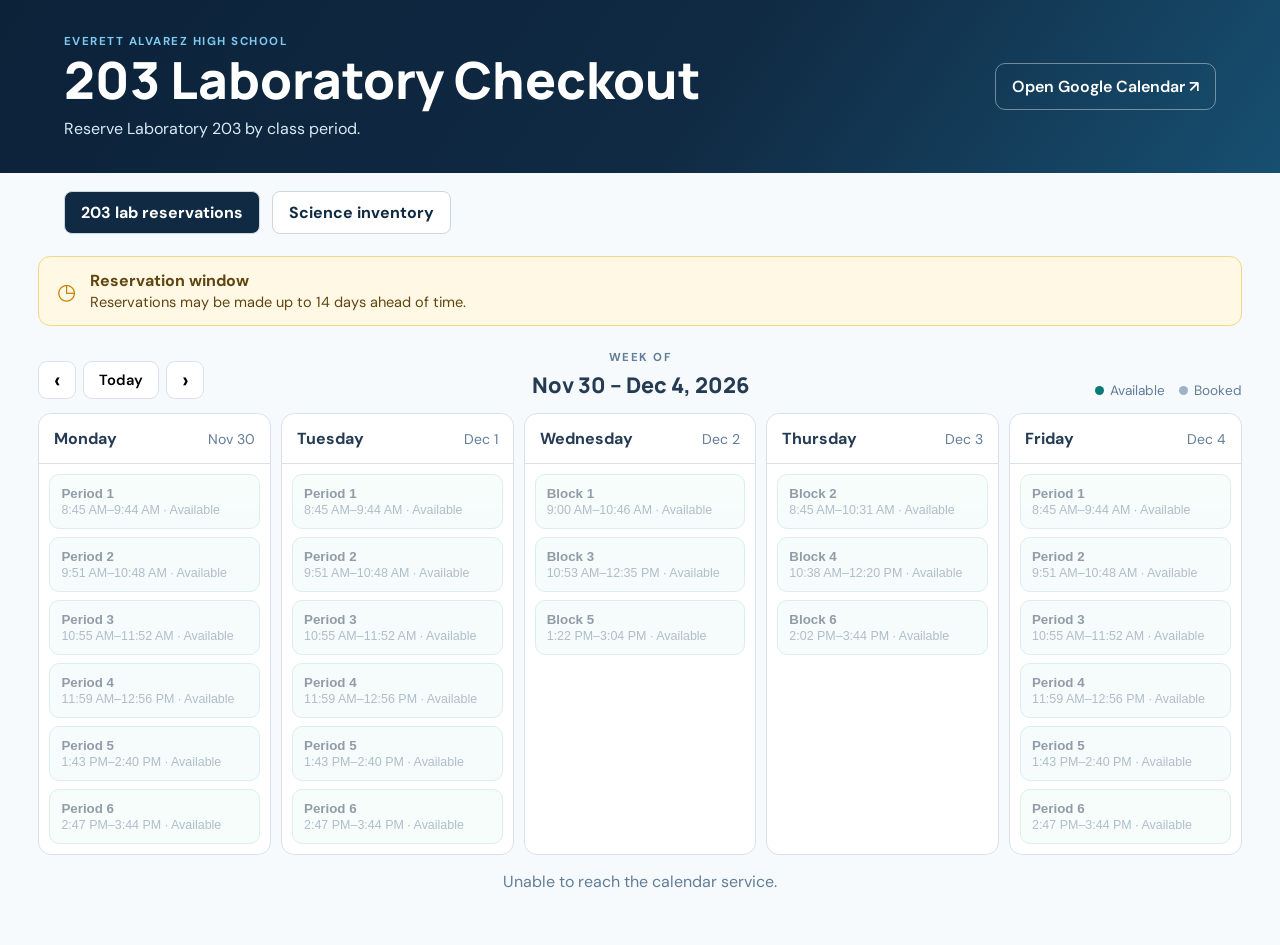
==== commit 9cda7f8e: "203 re-add" ====
--- a/index.html
+++ b/index.html
@@ -3,25 +3,79 @@
 <head>
   <meta charset="utf-8">
   <meta name="viewport" content="width=device-width, initial-scale=1">
-  <title>Everett Alvarez Science Department Inventory</title>
-  <style>
-    :root { font-family: system-ui, sans-serif; color: #19324b; background: #f4f7fa; }
-    body { margin: 0; min-height: 100vh; display: grid; place-items: center; }
-    main { margin: 24px; padding: 32px; max-width: 540px; background: white; border: 1px solid #dbe5ee; border-radius: 14px; }
-    h1 { font-size: 25px; line-height: 1.3; margin-top: 0; }
-    p { line-height: 1.6; }
-    a { display: inline-block; background: #123257; color: white; text-decoration: none; padding: 12px 18px; border-radius: 8px; }
-    a:focus-visible { outline: 3px solid #d9ab48; outline-offset: 4px; }
-  </style>
+  <meta name="theme-color" content="#102a43">
+  <title>203 Laboratory Checkout</title>
+  <link rel="preconnect" href="https://fonts.googleapis.com">
+  <link rel="preconnect" href="https://fonts.gstatic.com" crossorigin>
+  <link href="https://fonts.googleapis.com/css2?family=DM+Sans:wght@400;500;600;700&family=Manrope:wght@700;800&display=swap" rel="stylesheet">
+  <link rel="stylesheet" href="styles.css?v=restored-20260929">
 </head>
 <body>
+  <header class="site-header">
+    <div>
+      <p class="eyebrow">Everett Alvarez High School</p>
+      <h1>203 Laboratory Checkout</h1>
+      <p class="subtitle">Reserve Laboratory 203 by class period.</p>
+    </div>
+    <a class="calendar-link" href="https://calendar.google.com/calendar/u/0?cid=Y183YWVmNGNjNzczZDQxNGQwYjQ0N2MxYTdhZDdlNmM5OTEwYzhiMTI3ZWY3ZDIyY2MyNDBiNDcyZDY5M2Y3ZDM1QGdyb3VwLmNhbGVuZGFyLmdvb2dsZS5jb20" target="_blank" rel="noopener">Open Google Calendar ↗</a>
+  </header>
+
+  <nav class="department-nav" aria-label="Department tools">
+    <a href="index.html" aria-current="page">203 lab reservations</a>
+    <a href="inventory.html">Science inventory</a>
+  </nav>
+
   <main>
-    <h1>Everett Alvarez Science Department Inventory</h1>
-    <p>Opening the shared department inventory. Sign in with your school Google account if prompted.</p>
-    <a id="inventory" href="https://script.google.com/a/macros/salinasuhsd.org/s/AKfycbx5wsf3Np-WKwCRUWLL2tjTP1Y7YpOdoJlv4B_3R0U5Tkx_tnaj5Xeo3XthRXNyXy8rSw/exec">Open shared inventory</a>
+    <section class="notice" aria-label="Reservation window">
+      <span class="notice-icon">◷</span>
+      <div><strong>Reservation window</strong><br><span>Reservations may be made up to 14 days ahead of time.</span></div>
+    </section>
+
+    <section class="toolbar" aria-label="Calendar controls">
+      <div class="week-controls">
+        <button id="prevWeek" class="icon-button" aria-label="Previous week">‹</button>
+        <button id="today" class="text-button">Today</button>
+        <button id="nextWeek" class="icon-button" aria-label="Next week">›</button>
+      </div>
+      <div>
+        <p class="eyebrow">Week of</p>
+        <h2 id="weekTitle">Loading…</h2>
+      </div>
+      <div class="legend"><span><i class="dot available"></i>Available</span><span><i class="dot booked"></i>Booked</span></div>
+    </section>
+
+    <div id="setupWarning" class="setup-warning" hidden>
+      Preview mode is active. Add your Apps Script deployment URL in <code>config.js</code> to load live reservations and enable booking.
+    </div>
+
+    <section id="calendarGrid" class="calendar-grid" aria-live="polite"></section>
+    <p id="status" class="status" role="status"></p>
   </main>
-  <script>
-    window.location.replace(document.getElementById('inventory').href);
-  </script>
+
+  <dialog id="bookingDialog">
+    <form id="bookingForm" method="dialog">
+      <div class="dialog-heading">
+        <div><p class="eyebrow">New reservation</p><h2 id="slotHeading">Reserve lab</h2></div>
+        <button type="button" id="closeDialog" class="close-button" aria-label="Close">×</button>
+      </div>
+      <input type="hidden" id="bookingDate" name="date">
+      <input type="hidden" id="bookingSlot" name="slotId">
+      <label>Teacher name<input name="teacherName" autocomplete="name" required maxlength="80"></label>
+      <label>School email<input name="teacherEmail" type="email" autocomplete="email" required maxlength="120" placeholder="name@salinasuhsd.org"></label>
+      <label>Course<select name="course" required>
+        <option value="">Select a course</option>
+        <option>AP Chemistry</option><option>AP Biology</option><option>Anatomy &amp; Physiology</option>
+        <option>Chemistry</option><option>Biology</option><option>Physics</option><option>Environmental Science</option><option>Other</option>
+      </select></label>
+      <label>Activity / lab<input name="activity" required maxlength="100" placeholder="e.g., Titration lab"></label>
+      <label class="checkbox"><input name="needsPrep" type="checkbox"> Lab setup or prep support is needed</label>
+      <label>Notes <span class="optional">optional</span><textarea name="notes" rows="3" maxlength="500" placeholder="Equipment, safety, or setup details"></textarea></label>
+      <p class="form-message" id="formMessage"></p>
+      <div class="dialog-actions"><button type="button" id="cancelBooking" class="secondary">Cancel</button><button type="submit" id="submitBooking" class="primary">Reserve lab</button></div>
+    </form>
+  </dialog>
+
+  <script src="config.js?v=restored-20260929"></script>
+  <script src="app.js?v=restored-20260929"></script>
 </body>
 </html>
--- a/styles.css
+++ b/styles.css
@@ -0,0 +1,7 @@
+:root{--navy:#102a43;--blue:#1769aa;--sky:#eaf4fb;--teal:#0b7a75;--gold:#f2b134;--ink:#243b53;--muted:#627d98;--line:#d9e2ec;--paper:#f7fafc;--white:#fff;--danger:#b42318;--shadow:0 12px 32px rgba(16,42,67,.12)}
+*{box-sizing:border-box}body{margin:0;background:var(--paper);color:var(--ink);font-family:"DM Sans",sans-serif}.site-header{background:linear-gradient(125deg,#0b2239,var(--navy) 55%,#174f70);color:#fff;padding:34px max(5vw,28px);display:flex;align-items:center;justify-content:space-between;gap:30px}.eyebrow{margin:0 0 5px;text-transform:uppercase;letter-spacing:.13em;font-size:.72rem;font-weight:700;color:#7fc8ef}.site-header h1{font:800 clamp(2rem,4vw,3.4rem)/1 "Manrope",sans-serif;margin:0}.subtitle{max-width:760px;margin:13px 0 0;color:#d9eaf5}.calendar-link{flex:none;color:#fff;text-decoration:none;border:1px solid #ffffff66;border-radius:10px;padding:12px 16px;font-weight:600}.calendar-link:hover{background:#ffffff12}main{width:min(1500px,94vw);margin:22px auto 50px}.notice{display:flex;gap:14px;align-items:center;background:#fff8e5;border:1px solid #f4d58a;border-radius:12px;padding:13px 18px;color:#604510}.notice-icon{font-size:1.4rem;color:#c78100}.notice span:last-child{font-size:.91rem}.toolbar{display:grid;grid-template-columns:1fr auto 1fr;align-items:end;margin:24px 0 14px}.toolbar h2{font:800 1.35rem "Manrope",sans-serif;margin:0}.toolbar .eyebrow{color:var(--muted);text-align:center}.week-controls{display:flex;gap:7px}.icon-button,.text-button,.close-button,.secondary,.primary{font:600 .92rem "DM Sans",sans-serif;cursor:pointer}.icon-button,.text-button{height:38px;border:1px solid var(--line);background:#fff}.icon-button{width:38px;border-radius:9px;font-size:1.4rem}.text-button{padding:0 15px;border-radius:9px}.legend{justify-self:end;display:flex;gap:14px;font-size:.85rem;color:var(--muted)}.legend span{display:flex;align-items:center;gap:6px}.dot{display:inline-block;width:9px;height:9px;border-radius:50%}.dot.available{background:var(--teal)}.dot.booked{background:#9fb3c8}.setup-warning{margin-bottom:12px;border-left:4px solid var(--gold);padding:10px 14px;background:#fff}.calendar-grid{display:grid;grid-template-columns:repeat(5,minmax(210px,1fr));gap:10px;overflow-x:auto}.day{background:#fff;border:1px solid var(--line);border-radius:13px;min-height:390px;overflow:hidden}.day.today{border-color:var(--blue);box-shadow:0 0 0 1px var(--blue)}.day-header{padding:14px 15px;border-bottom:1px solid var(--line);display:flex;justify-content:space-between;align-items:center}.day-name{font-weight:700}.day-date{color:var(--muted);font-size:.88rem}.slot-list{display:grid;gap:8px;padding:10px}.slot{width:100%;text-align:left;border:1px solid #b9dfd9;background:#effbf8;border-radius:10px;padding:11px;color:var(--ink);cursor:pointer;transition:.15s}.slot:hover{transform:translateY(-1px);border-color:var(--teal);box-shadow:0 5px 14px #0b7a7518}.slot strong,.slot span{display:block}.slot span{font-size:.78rem;color:var(--muted);margin-top:2px}.slot.booked{border-color:var(--line);background:#f0f4f8;cursor:not-allowed}.slot.booked strong{color:#627d98}.slot.past{opacity:.5;cursor:not-allowed}.empty-day{padding:25px 14px;color:var(--muted);text-align:center;font-size:.9rem}.status{text-align:center;color:var(--muted);min-height:24px}dialog{width:min(520px,calc(100vw - 28px));border:0;border-radius:16px;padding:0;box-shadow:var(--shadow)}dialog::backdrop{background:#071a2dcc;backdrop-filter:blur(3px)}form{padding:24px}.dialog-heading{display:flex;justify-content:space-between;align-items:start}.dialog-heading h2{margin:0;font:800 1.5rem "Manrope",sans-serif}.dialog-heading .eyebrow{color:var(--blue)}.close-button{border:0;background:none;font-size:1.8rem;color:var(--muted)}label{display:grid;gap:6px;margin-top:15px;font-weight:600;font-size:.88rem}input,select,textarea{width:100%;border:1px solid var(--line);border-radius:9px;padding:11px;font:400 .95rem "DM Sans",sans-serif;color:var(--ink);background:#fff}input:focus,select:focus,textarea:focus{outline:3px solid #1769aa22;border-color:var(--blue)}.checkbox{display:flex;grid-template-columns:auto 1fr;align-items:center}.checkbox input{width:auto}.optional{color:var(--muted);font-weight:400}.dialog-actions{display:flex;justify-content:flex-end;gap:9px;margin-top:20px}.secondary,.primary{border-radius:9px;padding:11px 16px}.secondary{border:1px solid var(--line);background:#fff}.primary{border:1px solid var(--blue);background:var(--blue);color:#fff}.primary:disabled{opacity:.55;cursor:wait}.form-message{font-size:.88rem;color:var(--danger);min-height:18px}@media(max-width:900px){.site-header{align-items:flex-start;flex-direction:column}.toolbar{grid-template-columns:1fr auto}.toolbar>div:nth-child(2){order:-1;grid-column:1/-1;margin-bottom:15px}.legend{display:none}.calendar-grid{grid-template-columns:repeat(5,240px)}}
+
+.department-nav {display:flex;flex-wrap:wrap;gap:12px;max-width:1200px;margin:18px auto 0;padding:0 24px;}
+.department-nav a {display:inline-block;padding:10px 16px;border-radius:8px;border:1px solid #cbd7df;text-decoration:none;color:#102a43;background:#fff;font-weight:700;}
+.department-nav a[aria-current="page"] {background:#102a43;color:#fff;}
+.department-nav a:focus-visible {outline:3px solid #d9ab48;outline-offset:3px;}
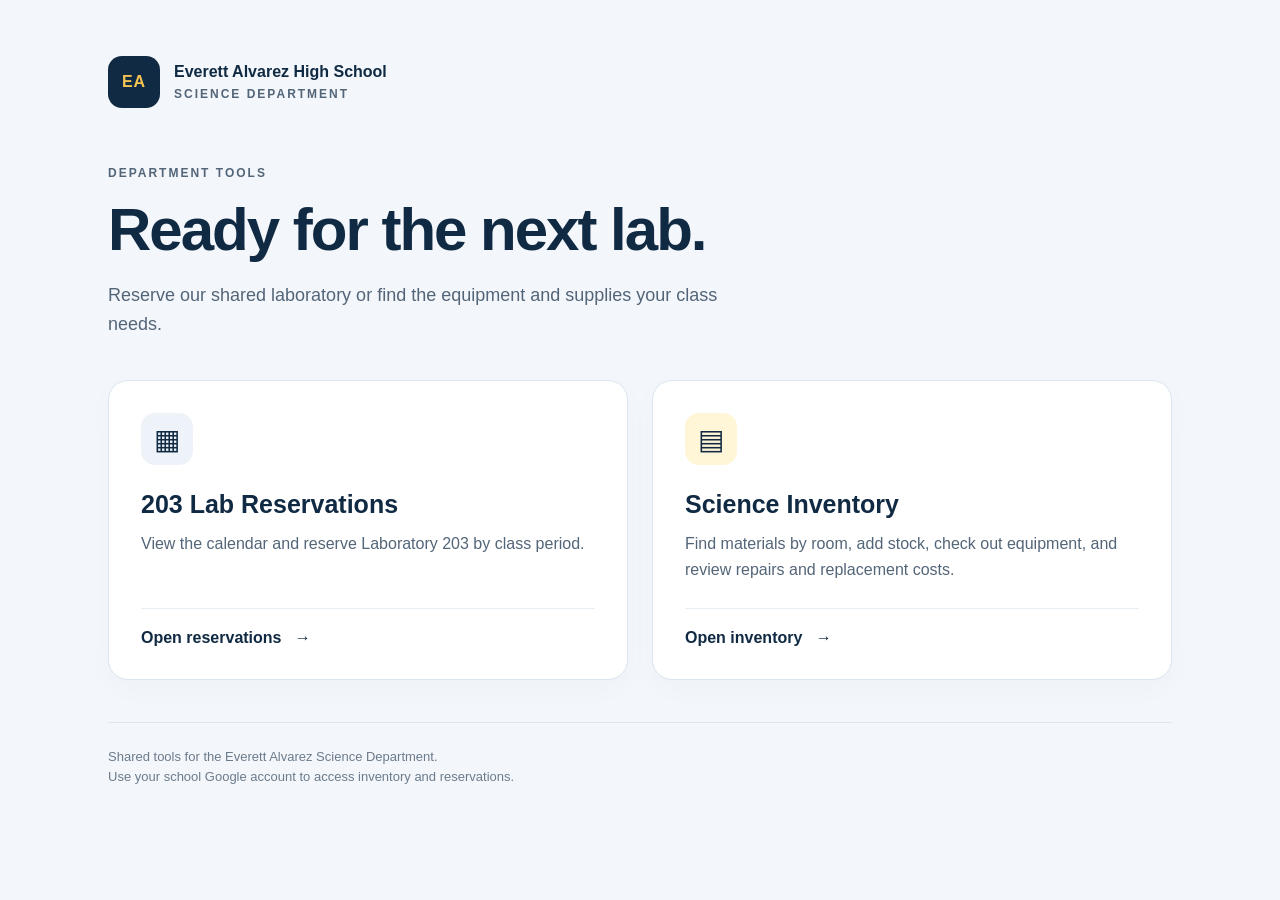
==== commit c347c743: "Major update with pricing and landing page" ====
--- a/index.html
+++ b/index.html
@@ -1,81 +1,4 @@
 <!doctype html>
-<html lang="en">
-<head>
-  <meta charset="utf-8">
-  <meta name="viewport" content="width=device-width, initial-scale=1">
-  <meta name="theme-color" content="#102a43">
-  <title>203 Laboratory Checkout</title>
-  <link rel="preconnect" href="https://fonts.googleapis.com">
-  <link rel="preconnect" href="https://fonts.gstatic.com" crossorigin>
-  <link href="https://fonts.googleapis.com/css2?family=DM+Sans:wght@400;500;600;700&family=Manrope:wght@700;800&display=swap" rel="stylesheet">
-  <link rel="stylesheet" href="styles.css?v=restored-20260929">
-</head>
-<body>
-  <header class="site-header">
-    <div>
-      <p class="eyebrow">Everett Alvarez High School</p>
-      <h1>203 Laboratory Checkout</h1>
-      <p class="subtitle">Reserve Laboratory 203 by class period.</p>
-    </div>
-    <a class="calendar-link" href="https://calendar.google.com/calendar/u/0?cid=Y183YWVmNGNjNzczZDQxNGQwYjQ0N2MxYTdhZDdlNmM5OTEwYzhiMTI3ZWY3ZDIyY2MyNDBiNDcyZDY5M2Y3ZDM1QGdyb3VwLmNhbGVuZGFyLmdvb2dsZS5jb20" target="_blank" rel="noopener">Open Google Calendar ↗</a>
-  </header>
-
-  <nav class="department-nav" aria-label="Department tools">
-    <a href="index.html" aria-current="page">203 lab reservations</a>
-    <a href="inventory.html">Science inventory</a>
-  </nav>
-
-  <main>
-    <section class="notice" aria-label="Reservation window">
-      <span class="notice-icon">◷</span>
-      <div><strong>Reservation window</strong><br><span>Reservations may be made up to 14 days ahead of time.</span></div>
-    </section>
-
-    <section class="toolbar" aria-label="Calendar controls">
-      <div class="week-controls">
-        <button id="prevWeek" class="icon-button" aria-label="Previous week">‹</button>
-        <button id="today" class="text-button">Today</button>
-        <button id="nextWeek" class="icon-button" aria-label="Next week">›</button>
-      </div>
-      <div>
-        <p class="eyebrow">Week of</p>
-        <h2 id="weekTitle">Loading…</h2>
-      </div>
-      <div class="legend"><span><i class="dot available"></i>Available</span><span><i class="dot booked"></i>Booked</span></div>
-    </section>
-
-    <div id="setupWarning" class="setup-warning" hidden>
-      Preview mode is active. Add your Apps Script deployment URL in <code>config.js</code> to load live reservations and enable booking.
-    </div>
-
-    <section id="calendarGrid" class="calendar-grid" aria-live="polite"></section>
-    <p id="status" class="status" role="status"></p>
-  </main>
-
-  <dialog id="bookingDialog">
-    <form id="bookingForm" method="dialog">
-      <div class="dialog-heading">
-        <div><p class="eyebrow">New reservation</p><h2 id="slotHeading">Reserve lab</h2></div>
-        <button type="button" id="closeDialog" class="close-button" aria-label="Close">×</button>
-      </div>
-      <input type="hidden" id="bookingDate" name="date">
-      <input type="hidden" id="bookingSlot" name="slotId">
-      <label>Teacher name<input name="teacherName" autocomplete="name" required maxlength="80"></label>
-      <label>School email<input name="teacherEmail" type="email" autocomplete="email" required maxlength="120" placeholder="name@salinasuhsd.org"></label>
-      <label>Course<select name="course" required>
-        <option value="">Select a course</option>
-        <option>AP Chemistry</option><option>AP Biology</option><option>Anatomy &amp; Physiology</option>
-        <option>Chemistry</option><option>Biology</option><option>Physics</option><option>Environmental Science</option><option>Other</option>
-      </select></label>
-      <label>Activity / lab<input name="activity" required maxlength="100" placeholder="e.g., Titration lab"></label>
-      <label class="checkbox"><input name="needsPrep" type="checkbox"> Lab setup or prep support is needed</label>
-      <label>Notes <span class="optional">optional</span><textarea name="notes" rows="3" maxlength="500" placeholder="Equipment, safety, or setup details"></textarea></label>
-      <p class="form-message" id="formMessage"></p>
-      <div class="dialog-actions"><button type="button" id="cancelBooking" class="secondary">Cancel</button><button type="submit" id="submitBooking" class="primary">Reserve lab</button></div>
-    </form>
-  </dialog>
-
-  <script src="config.js?v=restored-20260929"></script>
-  <script src="app.js?v=restored-20260929"></script>
-</body>
-</html>
+<html lang="en"><head><meta charset="utf-8"><meta name="viewport" content="width=device-width,initial-scale=1"><meta name="theme-color" content="#102a43"><title>EAHS Science Department</title><link rel="stylesheet" href="styles.css"><style>
+body{margin:0;background:#f3f6fa;color:#102a43;font-family:Arial,sans-serif}.home-shell{max-width:1120px;margin:0 auto;padding:56px 28px}.home-brand{display:flex;align-items:center;gap:14px;margin-bottom:58px}.home-seal{display:grid;place-items:center;width:52px;height:52px;border-radius:14px;background:#102a43;color:#f6c453;font-weight:800;letter-spacing:1px}.home-eyebrow{font-size:12px;font-weight:700;letter-spacing:2px;text-transform:uppercase;color:#536578}.home-shell h1{font-size:clamp(36px,5vw,60px);line-height:1.08;letter-spacing:-2px;margin:18px 0}.home-intro{font-size:18px;max-width:640px;line-height:1.6;color:#536578}.home-tools{display:grid;grid-template-columns:1fr 1fr;gap:24px;margin-top:42px}.home-tool{display:flex;flex-direction:column;text-decoration:none;color:inherit;background:white;padding:32px;border:1px solid #dce5ee;border-radius:20px;box-shadow:0 8px 30px #102a4306;transition:transform .15s,box-shadow .15s}.home-tool:hover{transform:translateY(-3px);box-shadow:0 12px 30px #102a4312}.home-tool:focus-visible{outline:3px solid #c58c1b;outline-offset:5px}.home-icon{width:52px;height:52px;display:grid;place-items:center;border-radius:14px;background:#eef3fa;font-size:28px}.home-tool h2{font-size:25px;margin:25px 0 12px}.home-tool p{color:#536578;line-height:1.6;margin:0 0 25px}.home-action{margin-top:auto;color:#102a43;font-weight:700;padding-top:20px;border-top:1px solid #e6edf3}.home-tool.inventory .home-icon{background:#fff5d7}.home-footer{margin-top:42px;padding-top:24px;border-top:1px solid #dce5ee;color:#6b7b8c;font-size:13px;line-height:1.6}@media(max-width:650px){.home-shell{padding:28px 20px}.home-brand{margin-bottom:40px}.home-tools{grid-template-columns:1fr}.home-tool{padding:26px}}
+</style></head><body><main class="home-shell"><div class="home-brand"><div class="home-seal" aria-hidden="true">EA</div><div><strong>Everett Alvarez High School</strong><div class="home-eyebrow" style="margin-top:6px">Science department</div></div></div><div class="home-eyebrow">Department tools</div><h1>Ready for the next lab.</h1><p class="home-intro">Reserve our shared laboratory or find the equipment and supplies your class needs.</p><section class="home-tools" aria-label="Choose a department tool"><a class="home-tool" href="reservations.html"><div class="home-icon" aria-hidden="true">▦</div><h2>203 Lab Reservations</h2><p>View the calendar and reserve Laboratory 203 by class period.</p><div class="home-action">Open reservations &nbsp; →</div></a><a class="home-tool inventory" href="inventory.html"><div class="home-icon" aria-hidden="true">▤</div><h2>Science Inventory</h2><p>Find materials by room, add stock, check out equipment, and review repairs and replacement costs.</p><div class="home-action">Open inventory &nbsp; →</div></a></section><footer class="home-footer">Shared tools for the Everett Alvarez Science Department.<br>Use your school Google account to access inventory and reservations.</footer></main></body></html>
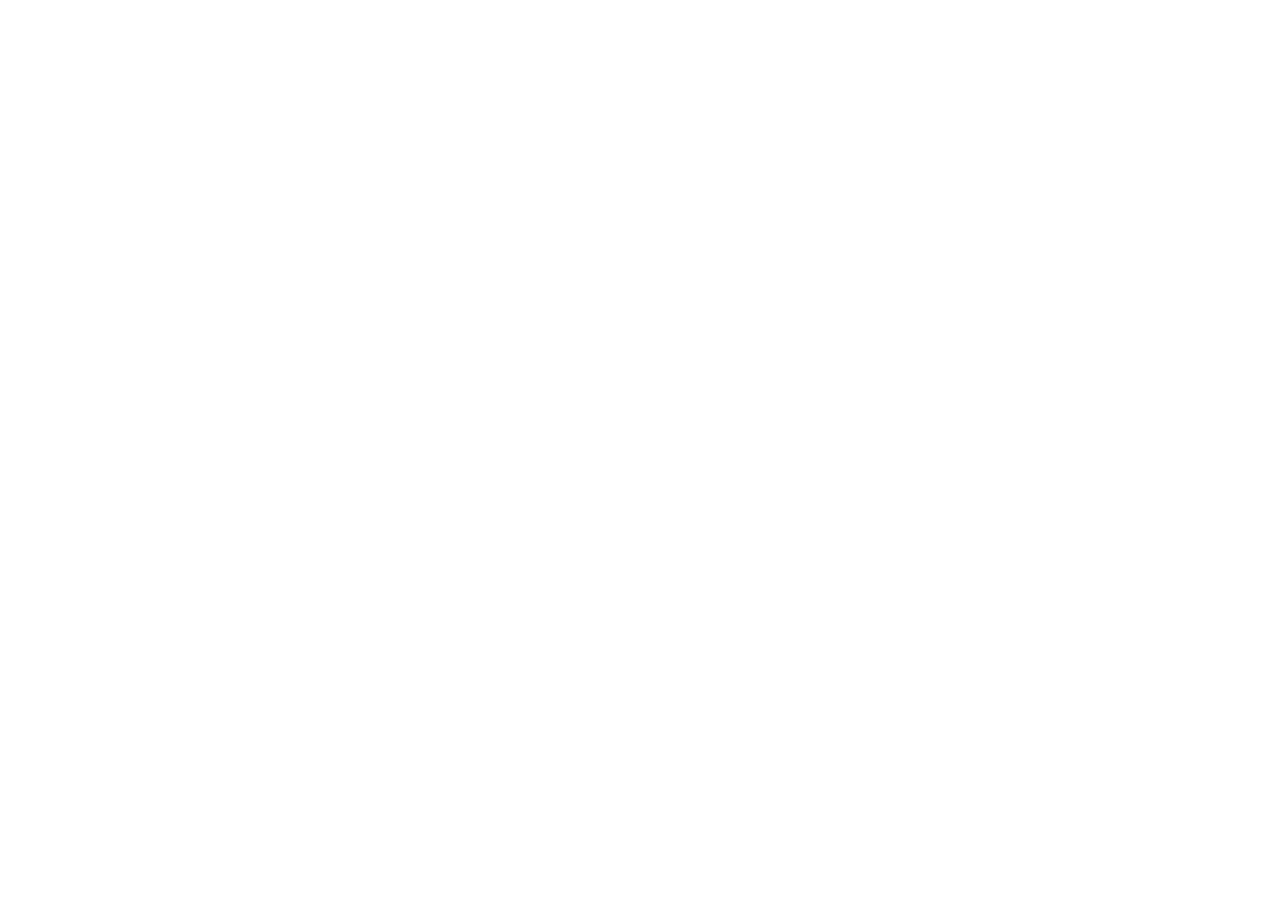
==== commit ad673e52: "update to full website" ====
--- a/index.html
+++ b/index.html
@@ -1,4 +1 @@
-<!doctype html>
-<html lang="en"><head><meta charset="utf-8"><meta name="viewport" content="width=device-width,initial-scale=1"><meta name="theme-color" content="#102a43"><title>EAHS Science Department</title><link rel="stylesheet" href="styles.css"><style>
-body{margin:0;background:#f3f6fa;color:#102a43;font-family:Arial,sans-serif}.home-shell{max-width:1120px;margin:0 auto;padding:56px 28px}.home-brand{display:flex;align-items:center;gap:14px;margin-bottom:58px}.home-seal{display:grid;place-items:center;width:52px;height:52px;border-radius:14px;background:#102a43;color:#f6c453;font-weight:800;letter-spacing:1px}.home-eyebrow{font-size:12px;font-weight:700;letter-spacing:2px;text-transform:uppercase;color:#536578}.home-shell h1{font-size:clamp(36px,5vw,60px);line-height:1.08;letter-spacing:-2px;margin:18px 0}.home-intro{font-size:18px;max-width:640px;line-height:1.6;color:#536578}.home-tools{display:grid;grid-template-columns:1fr 1fr;gap:24px;margin-top:42px}.home-tool{display:flex;flex-direction:column;text-decoration:none;color:inherit;background:white;padding:32px;border:1px solid #dce5ee;border-radius:20px;box-shadow:0 8px 30px #102a4306;transition:transform .15s,box-shadow .15s}.home-tool:hover{transform:translateY(-3px);box-shadow:0 12px 30px #102a4312}.home-tool:focus-visible{outline:3px solid #c58c1b;outline-offset:5px}.home-icon{width:52px;height:52px;display:grid;place-items:center;border-radius:14px;background:#eef3fa;font-size:28px}.home-tool h2{font-size:25px;margin:25px 0 12px}.home-tool p{color:#536578;line-height:1.6;margin:0 0 25px}.home-action{margin-top:auto;color:#102a43;font-weight:700;padding-top:20px;border-top:1px solid #e6edf3}.home-tool.inventory .home-icon{background:#fff5d7}.home-footer{margin-top:42px;padding-top:24px;border-top:1px solid #dce5ee;color:#6b7b8c;font-size:13px;line-height:1.6}@media(max-width:650px){.home-shell{padding:28px 20px}.home-brand{margin-bottom:40px}.home-tools{grid-template-columns:1fr}.home-tool{padding:26px}}
-</style></head><body><main class="home-shell"><div class="home-brand"><div class="home-seal" aria-hidden="true">EA</div><div><strong>Everett Alvarez High School</strong><div class="home-eyebrow" style="margin-top:6px">Science department</div></div></div><div class="home-eyebrow">Department tools</div><h1>Ready for the next lab.</h1><p class="home-intro">Reserve our shared laboratory or find the equipment and supplies your class needs.</p><section class="home-tools" aria-label="Choose a department tool"><a class="home-tool" href="reservations.html"><div class="home-icon" aria-hidden="true">▦</div><h2>203 Lab Reservations</h2><p>View the calendar and reserve Laboratory 203 by class period.</p><div class="home-action">Open reservations &nbsp; →</div></a><a class="home-tool inventory" href="inventory.html"><div class="home-icon" aria-hidden="true">▤</div><h2>Science Inventory</h2><p>Find materials by room, add stock, check out equipment, and review repairs and replacement costs.</p><div class="home-action">Open inventory &nbsp; →</div></a></section><footer class="home-footer">Shared tools for the Everett Alvarez Science Department.<br>Use your school Google account to access inventory and reservations.</footer></main></body></html>+<!doctype html><html lang="en"><head><meta charset="utf-8"><meta name="viewport" content="width=device-width,initial-scale=1"><meta http-equiv="refresh" content="0;url=https://script.google.com/a/macros/salinasuhsd.org/s/AKfycbx5wsf3Np-WKwCRUWLL2tjTP1Y7YpOdoJlv4B_3R0U5Tkx_tnaj5Xeo3XthRXNyXy8rSw/exec?page=hub"><title>EAHS Science Department</title><link rel="stylesheet" href="hub.css"></head><body><header class="hub-header"><div class="hub-head"><a class="hub-brand" href="https://script.google.com/a/macros/salinasuhsd.org/s/AKfycbx5wsf3Np-WKwCRUWLL2tjTP1Y7YpOdoJlv4B_3R0U5Tkx_tnaj5Xeo3XthRXNyXy8rSw/exec?page=hub" target="_top"><span class="hub-seal" aria-hidden="true">EA</span><span><strong>Everett Alvarez</strong><small>Department of Natural Sciences</small></span></a><nav class="hub-nav" aria-label="Department navigation"><a href="https://script.google.com/a/macros/salinasuhsd.org/s/AKfycbx5wsf3Np-WKwCRUWLL2tjTP1Y7YpOdoJlv4B_3R0U5Tkx_tnaj5Xeo3XthRXNyXy8rSw/exec?page=hub">Home</a><a href="reservations.html">Room 203 Lab</a><a href="inventory.html">Inventory</a><a href="https://script.google.com/a/macros/salinasuhsd.org/s/AKfycbx5wsf3Np-WKwCRUWLL2tjTP1Y7YpOdoJlv4B_3R0U5Tkx_tnaj5Xeo3XthRXNyXy8rSw/exec?page=hub&tab=meetings">Minutes</a><a href="https://script.google.com/a/macros/salinasuhsd.org/s/AKfycbx5wsf3Np-WKwCRUWLL2tjTP1Y7YpOdoJlv4B_3R0U5Tkx_tnaj5Xeo3XthRXNyXy8rSw/exec?page=hub&tab=faculty">Faculty</a><a href="https://script.google.com/a/macros/salinasuhsd.org/s/AKfycbx5wsf3Np-WKwCRUWLL2tjTP1Y7YpOdoJlv4B_3R0U5Tkx_tnaj5Xeo3XthRXNyXy8rSw/exec?page=hub&tab=links">Safety & Links</a></nav><a class="btn" href="reservations.html">Book Room 203</a></div></header><main class="hub-shell"><div class="hero-grid"></div><section class="hub-hero"><p class="eyebrow">Royal navy & Vegas gold · Home of the Eagles</p><h1>Everett Alvarez<br><span>Science Department</span></h1><p>Opening our shared department hub. Use your school Google account to view meeting updates, staff resources, and shared tools.</p><div class="row"><a class="btn" href="https://script.google.com/a/macros/salinasuhsd.org/s/AKfycbx5wsf3Np-WKwCRUWLL2tjTP1Y7YpOdoJlv4B_3R0U5Tkx_tnaj5Xeo3XthRXNyXy8rSw/exec?page=hub">Open department hub →</a><a class="btn secondary" href="reservations.html">203 reservations →</a><a class="btn subtle" href="inventory.html">Inventory →</a></div></section></main></body></html>
--- a/hub.css
+++ b/hub.css
@@ -0,0 +1,4 @@
+:root{color-scheme:dark;--bg:#050b17;--surface:#0c1b30;--surface2:#10243d;--line:#1d3250;--gold:#ddbb52;--gold2:#f5dc8c;--blue:#316de5;--text:#f3f5fa;--muted:#9aaabd;--green:#45c7a2;--red:#ed8394}*{box-sizing:border-box}body{margin:0;background:var(--bg);color:var(--text);font-family:Arial,Helvetica,sans-serif;font-size:15px;line-height:1.6}a{color:var(--gold);text-decoration:none}a:hover{text-decoration:underline}button,input,select,textarea{font:inherit}button,a,input,select,textarea{touch-action:manipulation}button{cursor:pointer}button:disabled{opacity:.55;cursor:wait}button:focus-visible,a:focus-visible{outline:3px solid var(--gold2);outline-offset:4px}.hub-header{position:sticky;top:0;z-index:5;background:#09182cee;border-bottom:1px solid var(--line);backdrop-filter:blur(10px)}.hub-head{max-width:1280px;margin:auto;display:flex;gap:28px;align-items:center;padding:18px 28px}.hub-brand{display:flex;align-items:center;gap:13px;color:var(--text);white-space:nowrap}.hub-brand:hover{text-decoration:none}.hub-seal{display:grid;place-items:center;width:47px;height:47px;border:2px solid var(--gold);border-radius:12px;color:var(--gold);font:700 21px Georgia,serif}.hub-brand strong{font:700 20px Georgia,serif;letter-spacing:.02em}.hub-brand small{display:block;color:var(--muted);font-size:10px;letter-spacing:.1em;text-transform:uppercase}.hub-nav{display:flex;align-items:center;gap:20px;margin-left:auto;white-space:nowrap}.hub-nav a,.hub-nav button{font-size:13px;color:var(--text);background:none;border:0;padding:5px 0}.hub-nav button.active{color:var(--gold)}.btn{display:inline-flex;align-items:center;justify-content:center;gap:7px;padding:11px 18px;border:1px solid var(--gold);border-radius:10px;background:var(--gold);color:#07111f;font-weight:700;font-size:13px;line-height:1.4;text-decoration:none}.btn:hover{background:var(--gold2);text-decoration:none}.btn.secondary{background:var(--surface2);color:var(--text);border-color:var(--blue)}.btn.subtle{background:transparent;color:var(--gold);border-color:#665b3b}.btn.small{padding:7px 11px;font-size:12px}.hub-shell{max-width:1280px;margin:auto;padding:38px 28px 70px}.eyebrow{font-family:monospace;font-size:11px;font-weight:700;letter-spacing:.12em;text-transform:uppercase;color:var(--gold);margin:0 0 12px}.hub-hero{position:relative;padding:42px 0 52px;isolation:isolate}.hub-hero h1{font:700 clamp(38px,4.8vw,65px)/1.05 Georgia,serif;letter-spacing:-.025em;margin:20px 0 24px}.hub-hero h1 span{color:var(--gold2)}.hub-hero p{font-size:18px;max-width:650px;color:var(--muted);line-height:1.7;margin-bottom:28px}.hero-grid{position:fixed;inset:0;pointer-events:none;z-index:-1;background-image:linear-gradient(#15315420 1px,transparent 1px),linear-gradient(90deg,#15315420 1px,transparent 1px);background-size:48px 48px;mask-image:linear-gradient(black,transparent 70%)}.atom{position:absolute;right:5%;top:100px;width:260px;height:260px;opacity:.25;z-index:-1}.row{display:flex;gap:12px;align-items:center;flex-wrap:wrap}.cards{display:grid;grid-template-columns:repeat(3,minmax(0,1fr));gap:22px}.card,.panel{background:var(--surface);border:1px solid var(--line);border-radius:16px;padding:24px;min-width:0}.card{display:flex;flex-direction:column}.card h2,.card h3{font-size:18px;line-height:1.4;margin:9px 0}.card p{color:var(--muted);font-size:13px;line-height:1.7;margin:8px 0 22px;white-space:pre-line;overflow-wrap:anywhere}.card-footer{display:flex;gap:12px;align-items:center;justify-content:space-between;border-top:1px solid var(--line);padding-top:16px;margin-top:auto;flex-wrap:wrap}.card-icon{width:44px;height:44px;display:grid;place-items:center;border:1px solid #665b3b;border-radius:12px;color:var(--gold);background:#e2bb5212;font-size:24px;margin-bottom:18px}.card time{font-family:monospace;font-size:12px;color:var(--gold);font-weight:700}.tag{display:inline-block;font-size:10px;border:1px solid #395581;padding:2px 7px;border-radius:4px;color:#a7c7f7;background:#21406a55}.tag.gold{color:var(--gold2);border-color:#665b3b;background:#59442155}.tag.green{color:var(--green);border-color:#1b5d4c}.muted{color:var(--muted)}.section-head{display:flex;justify-content:space-between;align-items:flex-end;gap:20px;margin:50px 0 24px}.section-head h1,.section-head h2,.page-title{font:700 clamp(26px,3vw,36px)/1.2 Georgia,serif;margin:0 0 12px}.section-head p{margin:0;color:var(--muted);max-width:730px}.toolbar{display:flex;gap:16px;align-items:center;justify-content:space-between;flex-wrap:wrap;background:var(--surface);border:1px solid var(--line);padding:18px 22px;border-radius:14px;margin:26px 0}.toolbar input{max-width:420px}.empty{border:1px dashed #334966;border-radius:14px;padding:28px;color:var(--muted);background:#0a172844}.empty h3{color:var(--text);margin:0 0 8px}.empty p{margin:0 0 18px}label{display:grid;gap:6px;font-size:13px;color:var(--muted)}input,select,textarea{width:100%;border:1px solid #365080;border-radius:8px;background:#050e1d;color:var(--text);padding:10px 12px;min-width:0}input:focus,select:focus,textarea:focus{outline:2px solid var(--blue);outline-offset:1px}textarea{resize:vertical}input[type=checkbox]{width:auto}input[type=date],input[type=time]{color-scheme:dark}.formgrid{display:grid;grid-template-columns:1fr 1fr;gap:16px}.full{grid-column:1/-1}.check{display:flex;align-items:center;gap:9px}.tablewrap{overflow:auto}table{width:100%;border-collapse:collapse;font-size:13px}th{text-align:left;text-transform:uppercase;font-family:monospace;color:var(--gold);font-size:11px;letter-spacing:.06em;background:#071221;padding:13px;white-space:nowrap}td{border-bottom:1px solid var(--line);padding:14px 13px;vertical-align:top}td small{display:block;color:var(--muted);margin-top:5px}.notice{border:1px solid #665b3b;padding:12px 16px;margin:0 0 20px;border-radius:10px;background:#59442133}.notice.error{border-color:#853b50;color:#ffc0cb}.status{color:var(--muted);font-size:12px}.hub-footer{max-width:1280px;margin:auto;padding:25px 28px;border-top:1px solid var(--line);display:flex;justify-content:space-between;gap:20px;color:var(--muted);font-size:12px}dialog{width:min(680px,calc(100vw - 30px));border:1px solid var(--line);border-radius:16px;padding:0;background:var(--surface);color:var(--text);max-height:90vh;box-shadow:0 24px 80px #0008}dialog::backdrop{background:#01040bd9}.modal-head{padding:20px 24px;border-bottom:1px solid var(--line);display:flex;align-items:center;justify-content:space-between}.modal-head h2{font:700 24px Georgia,serif;margin:0}.close{background:none;color:var(--muted);border:0;font-size:27px}.modal-body{padding:24px;overflow:auto;max-height:calc(90vh - 75px)}.formactions{display:flex;justify-content:flex-end;gap:10px;margin-top:24px}.form-error{color:#ffb6c4;font-size:13px;white-space:pre-line}.subhead{font-size:20px;margin:24px 0 18px}.department-nav a{color:var(--gold)}@media(max-width:1050px){.hub-head{flex-wrap:wrap;gap:12px}.hub-nav{width:100%;margin-left:0;overflow:auto;gap:22px}.hub-head>.btn{margin-left:auto}.atom{opacity:.12}.cards{gap:14px}.card{padding:20px}}@media(max-width:760px){.hub-shell{padding:24px 18px 45px}.hub-head{padding:15px 18px}.hub-brand strong{font-size:17px}.hub-brand small{font-size:9px}.cards{grid-template-columns:1fr}.section-head{align-items:flex-start;flex-direction:column;margin-top:35px}.hub-hero{padding:26px 0 36px}.hub-hero p{font-size:16px}.atom{right:0;width:200px}.formgrid{grid-template-columns:1fr}.full{grid-column:auto}.hub-footer{flex-direction:column}.toolbar input{max-width:100%}}
+
+/* Department hub theme for the existing reservation controls. */
+body{background:#050b17;color:#f3f5fa}.site-header{background:#050b17;padding:38px max(calc((100vw - 1224px)/2),28px) 22px}.site-header h1{font-family:Georgia,serif;font-size:clamp(28px,3vw,40px);font-weight:700;line-height:1.15}.site-header .eyebrow{color:#ddbb52}.subtitle{color:#9aaabd}.calendar-link{color:#ddbb52;border-color:#665b3b}.site-header+.department-nav{display:none}main{width:min(1224px,calc(100vw - 56px))}.notice{background:#59442133;border-color:#665b3b;color:#f5dc8c}.notice-icon{color:#ddbb52}.toolbar h2{color:#f3f5fa}.icon-button,.text-button{background:#0c1b30;border-color:#1d3250;color:#f3f5fa}.legend,.day-date,.status{color:#9aaabd}.day{background:#0c1b30;border-color:#1d3250}.day-header{border-color:#1d3250}.day.today{border-color:#ddbb52;box-shadow:none}.slot{background:#092622;border-color:#1b5d4c;color:#f3f5fa}.slot span{color:#9aaabd}.slot.booked{background:#25182b;border-color:#603046}.slot.booked strong{color:#e6bfd0}.empty-day{color:#9aaabd}.primary{background:#ddbb52;border-color:#ddbb52;color:#07111f}.secondary{background:#10243d;border-color:#365080;color:#f3f5fa}dialog{background:#0c1b30;color:#f3f5fa;border:1px solid #1d3250}.dialog-heading h2{font-family:Georgia,serif}.dialog-heading .eyebrow{color:#ddbb52}input,select,textarea{background:#050e1d;border-color:#365080;color:#f3f5fa}.setup-warning{background:#59442133;color:#f5dc8c}.department-nav a{background:#10243d;color:#f3f5fa;border-color:#365080}.hub-footer{margin-top:30px}@media(max-width:760px){main{width:calc(100vw - 36px)}.site-header{padding:28px 18px}.hub-head>.btn{margin-left:auto}}
